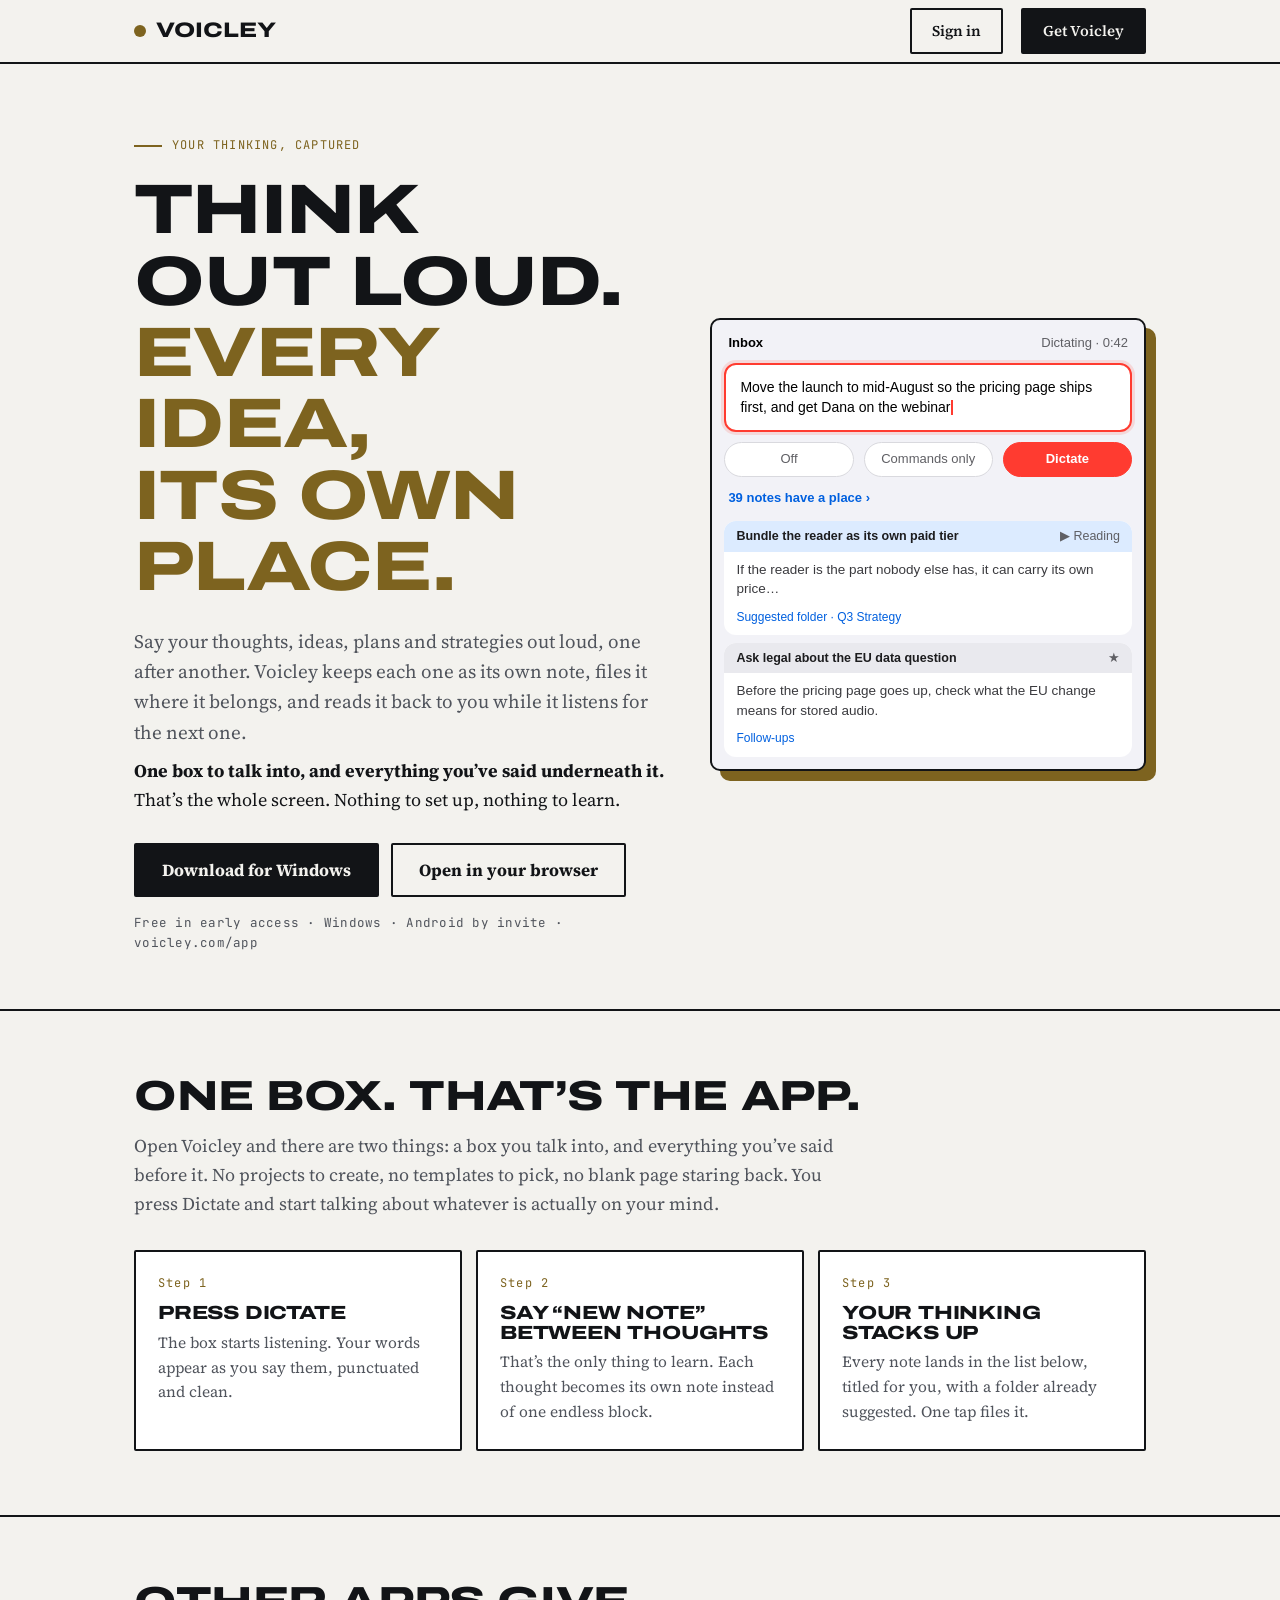
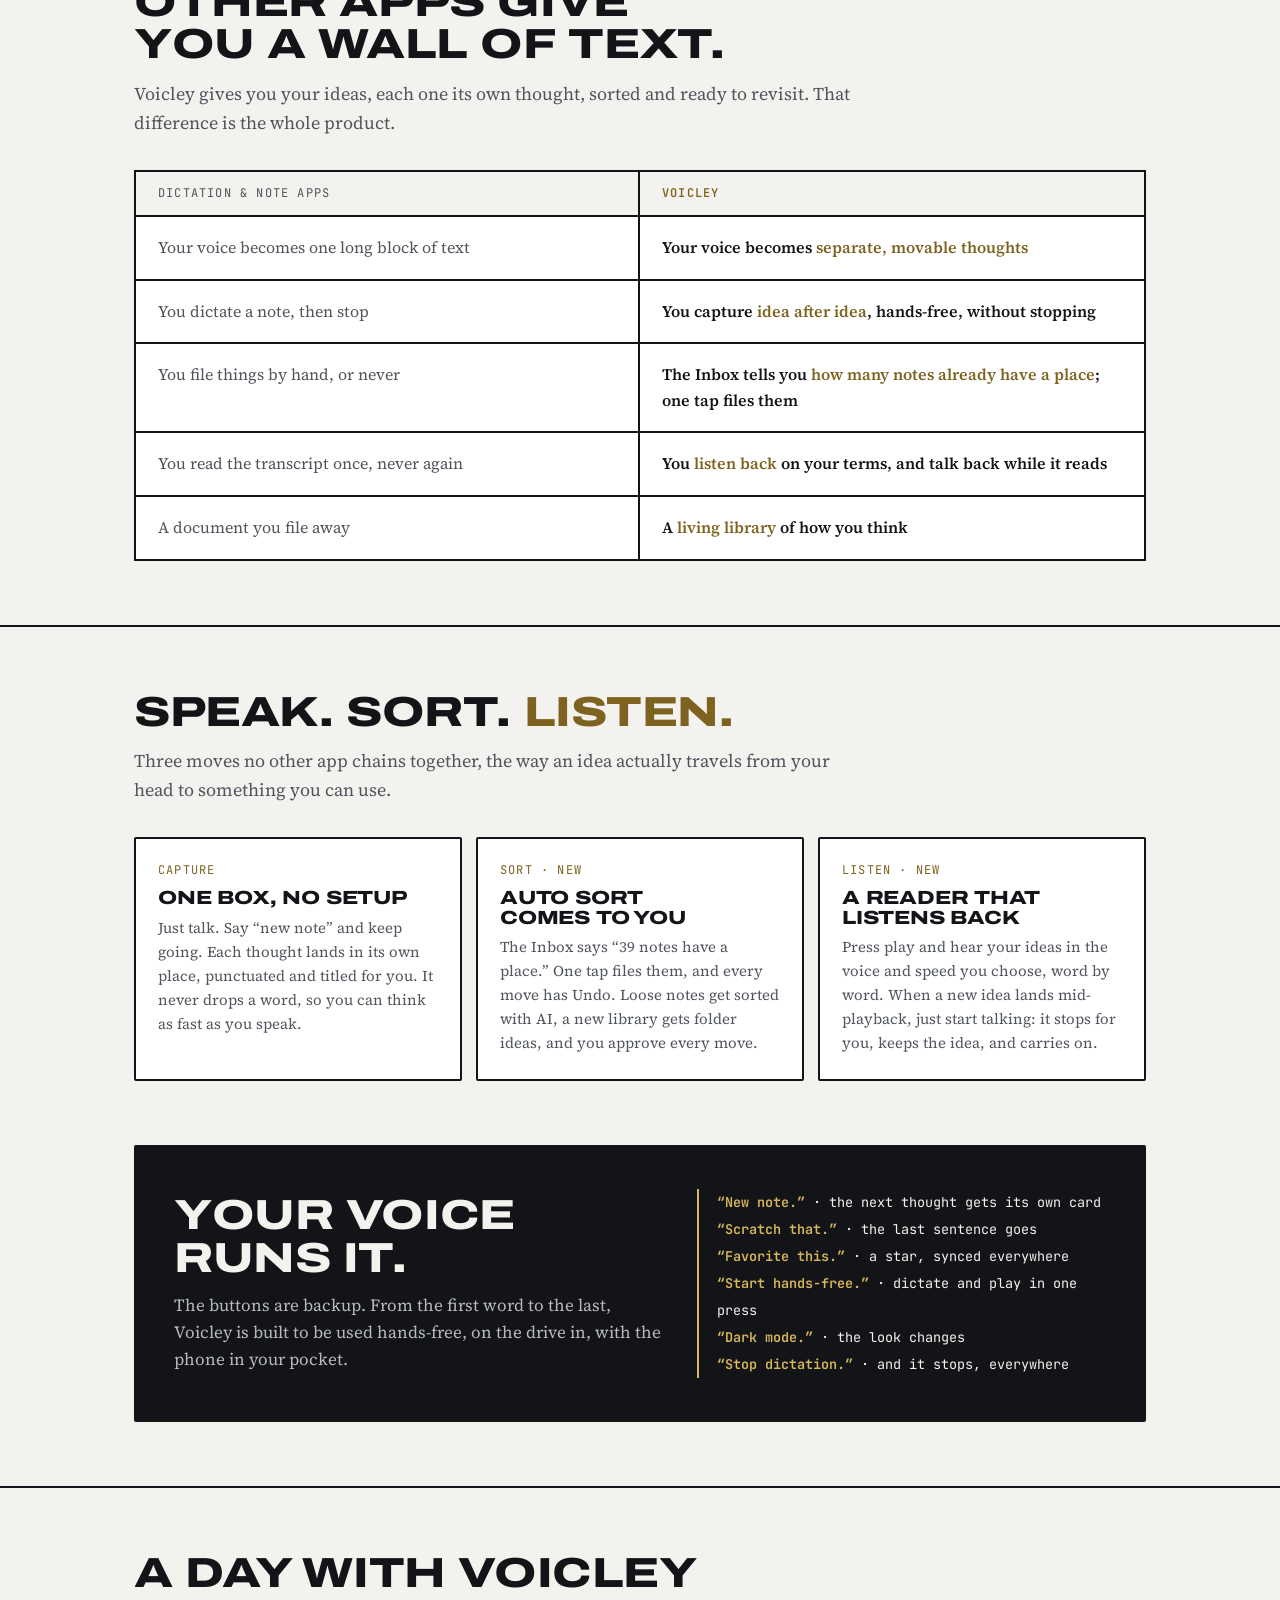
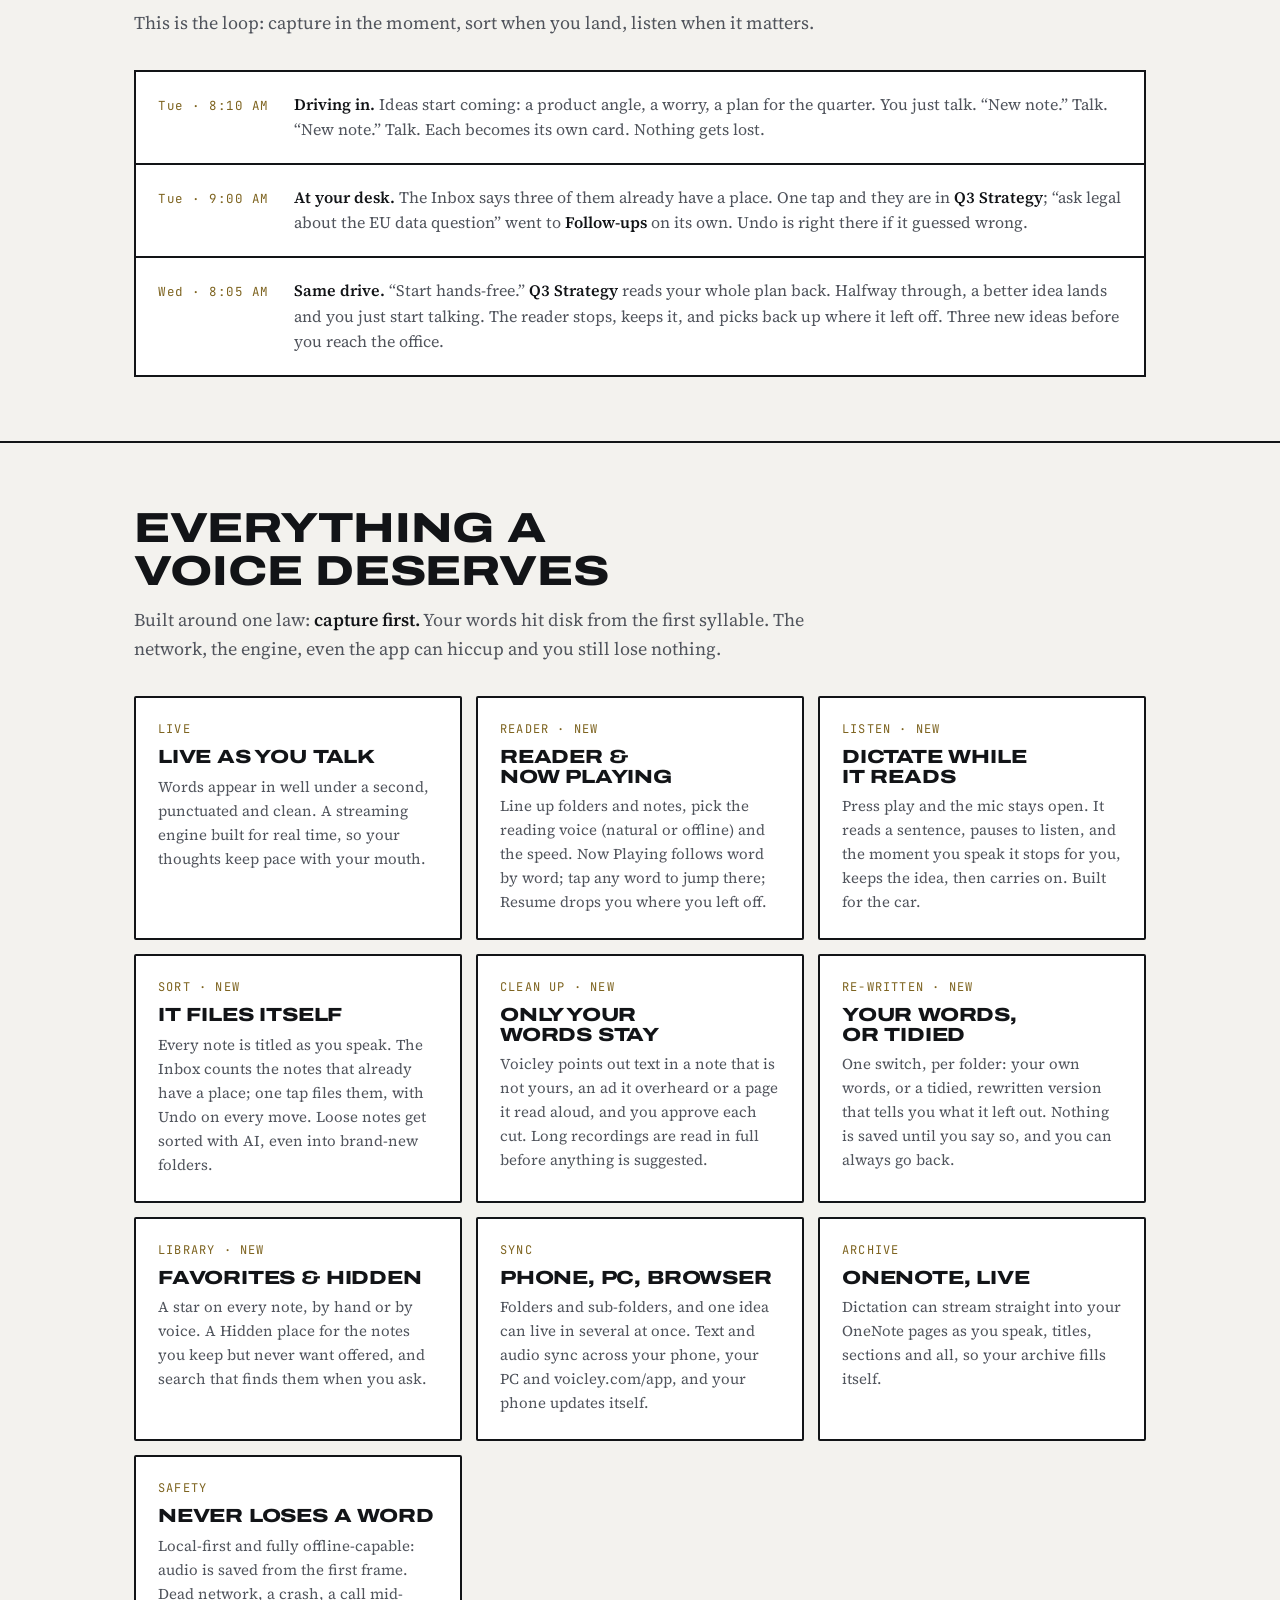
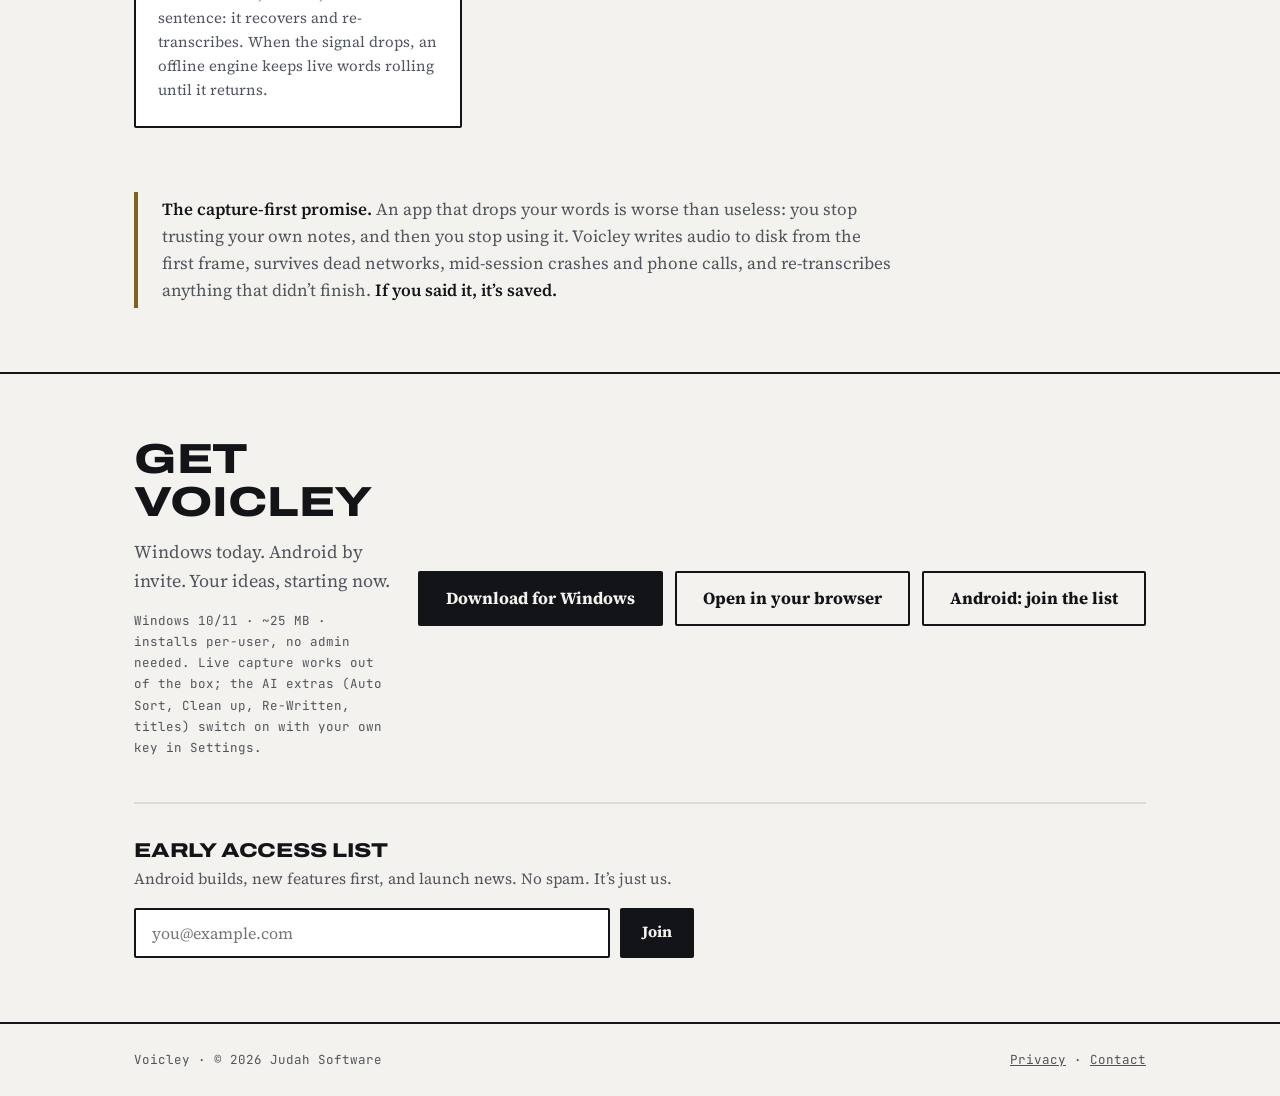
==== index.html @ 2adc96f8 "site: the Broadcast look in Brass (Roger's A2, 2026-10-08) with the features since Aug 30 Wide capit" ====
<!DOCTYPE html>
<html lang="en">
<head>
<meta charset="utf-8">
<meta name="viewport" content="width=device-width, initial-scale=1">
<title>Voicley — think out loud. Every idea, its own place.</title>
<meta name="description" content="Voicley captures your thoughts by voice — one idea after another, each its own note — then files them for you, reads them back, and listens for your next idea while it reads. Your thinking, captured.">
<meta property="og:title" content="Voicley — think out loud. Every idea, its own place.">
<meta property="og:description" content="Speak your mind, one thought at a time. Voicley keeps each idea separate, files it where it belongs, and plays your thinking back — pausing to listen, so you can talk back. Hands-free.">
<link rel="preconnect" href="https://fonts.googleapis.com">
<link rel="preconnect" href="https://fonts.gstatic.com" crossorigin>
<link rel="stylesheet" href="https://fonts.googleapis.com/css2?family=Archivo:wdth,wght@125,800&family=Source+Serif+4:ital,opsz,wght@0,8..60,400;0,8..60,600;1,8..60,400&family=JetBrains+Mono:wght@400;600&display=swap">
<style>
  /* The Broadcast look, Brass (chosen 2026-10-08): bone ground, ink type and 2px rules,
     wide capitals for headings, a serif for reading, a mono for labels. Buttons are ink;
     the one colour, brass, lives in the headline emphasis, the labels and the band. */
  :root{
    --bg:#F3F2EE; --panel:#FFFFFF; --ink:#121417; --dim:#50545C; --line:#121417; --soft:#DDDBD4;
    --brass:#7D631F; --brass-light:#D9B85C; --band:#121417; --band-ink:#F3F2EE; --band-dim:#B8BAC0;
    --display:"Archivo","Arial Narrow",Arial,sans-serif; --body:"Source Serif 4",Georgia,"Times New Roman",serif; --mono:"JetBrains Mono",Consolas,"Courier New",monospace;
  }
  *{margin:0;padding:0;box-sizing:border-box}
  html{scroll-behavior:smooth}
  body{background:var(--bg);color:var(--ink);font:17px/1.6 var(--body)}
  a{color:var(--ink)}
  h1,h2,h3{font-family:var(--display);font-weight:800;font-stretch:125%;text-transform:uppercase;letter-spacing:-.01em;line-height:1.02;text-wrap:balance}
  .wrap{max-width:1060px;margin:0 auto;padding:0 24px}
  .label{font-family:var(--mono);font-size:12px;letter-spacing:.1em;text-transform:uppercase;color:var(--brass)}
  /* NAV */
  nav{position:sticky;top:0;background:var(--bg);border-bottom:2px solid var(--line);z-index:10}
  .nav-in{display:flex;align-items:center;justify-content:space-between;height:62px}
  .logo{font-family:var(--display);font-weight:800;font-stretch:125%;text-transform:uppercase;font-size:21px;color:var(--ink);text-decoration:none;display:flex;align-items:center;gap:10px}
  .logo i{width:12px;height:12px;border-radius:999px;background:var(--brass);display:inline-block}
  .nav-links{display:flex;gap:18px;align-items:center}
  .nav-links a{text-decoration:none;font-weight:600;font-size:15px}
  .btn{display:inline-flex;align-items:center;gap:8px;background:var(--ink);color:var(--bg);font-family:var(--body);font-weight:700;font-size:15.5px;padding:12px 20px;border:2px solid var(--ink);border-radius:2px;text-decoration:none;cursor:pointer;line-height:1.2}
  .btn:hover{background:var(--brass);border-color:var(--brass);color:#fff}
  .btn.ghost{background:transparent;color:var(--ink)}
  .btn.ghost:hover{background:var(--ink);color:var(--bg);border-color:var(--ink)}
  .btn.big{padding:15px 26px;font-size:17px}
  /* HERO */
  header{padding:72px 0 56px}
  .hero{display:grid;grid-template-columns:1.1fr .9fr;gap:44px;align-items:center}
  .eyebrow{display:flex;align-items:center;gap:10px;margin-bottom:20px}
  .eyebrow:before{content:"";width:28px;height:2px;background:var(--brass)}
  h1{font-size:clamp(40px,6.4vw,70px)}
  h1 em,h2 em{font-style:normal;color:var(--brass)}
  .sub{font-size:19px;color:var(--dim);margin:22px 0 10px;max-width:34em}
  .sub.simple{color:var(--ink);font-size:18px;margin:0 0 28px}
  .cta-row{display:flex;gap:12px;flex-wrap:wrap}
  .fine{font-family:var(--mono);font-size:12.5px;color:var(--dim);margin-top:16px;letter-spacing:.02em}
  /* THE APP, drawn as it is on a phone: light, with the red dictate box. */
  .mock{background:#F2F2F7;color:#000;border:2px solid var(--ink);border-radius:10px;padding:12px;box-shadow:10px 10px 0 var(--brass);font-family:-apple-system,"Segoe UI",Roboto,Helvetica,Arial,sans-serif;font-size:14px;line-height:1.45}
  .mhead{display:flex;justify-content:space-between;align-items:center;font-size:13px;color:#5F5F64;padding:2px 4px 10px}
  .mhead b{color:#000;font-weight:600}
  .box{background:#fff;border:2px solid #FF3B30;border-radius:12px;padding:12px 14px;box-shadow:0 0 0 3px rgba(255,59,48,.14)}
  .cursor{display:inline-block;width:2px;height:15px;background:#FF3B30;vertical-align:-3px;animation:blink 1s steps(1) infinite}
  @keyframes blink{50%{opacity:0}}
  @media (prefers-reduced-motion:reduce){.cursor{animation:none}}
  .mrow{display:flex;gap:10px;margin-top:10px}
  .pill{flex:1;text-align:center;background:#fff;border:1px solid #D9D9DE;border-radius:999px;padding:7px 0;font-size:13px;color:#5F5F64}
  .pill.on{background:#FF3B30;color:#fff;border-color:#FF3B30;font-weight:600}
  .count{font-size:13px;color:#0060DF;padding:12px 4px 6px;font-weight:600}
  .item{background:#fff;border-radius:12px;margin-top:8px;overflow:hidden}
  .item .bar{background:#E9E9EE;padding:6px 12px;font-size:12.5px;font-weight:600;display:flex;justify-content:space-between;gap:8px;color:#1C1C1E}
  .item .bar span{color:#5F5F64;font-weight:400;white-space:nowrap}
  .item .body{padding:8px 12px 10px;font-size:13.5px;color:#3A3A3E}
  .item .foot{padding:0 12px 9px;font-size:12px;color:#0060DF}
  .item.playing .bar{background:#DCEBFF}
  /* SECTIONS */
  section{padding:64px 0;border-top:2px solid var(--line)}
  section.plain{border-top:0;padding-top:0}
  h2{font-size:clamp(28px,3.8vw,42px);max-width:20em}
  .lead{color:var(--dim);font-size:18px;max-width:40em;margin-top:14px}
  .lead b{color:var(--ink);font-weight:600}
  /* THREE STEPS: a real sequence, so the numbers are information */
  .steps{display:grid;grid-template-columns:repeat(3,1fr);gap:14px;margin-top:32px}
  .step{background:var(--panel);border:2px solid var(--line);border-radius:2px;padding:22px 22px 24px}
  .step .n{font-family:var(--mono);font-size:12px;letter-spacing:.1em;color:var(--brass);margin-bottom:10px}
  .step h3{font-size:19px;margin-bottom:8px}
  .step p{color:var(--dim);font-size:15.5px}
  /* CONTRAST */
  .contrast{margin-top:32px;border:2px solid var(--line);background:var(--panel)}
  .crow{display:grid;grid-template-columns:1fr 1fr}
  .crow+.crow{border-top:2px solid var(--line)}
  .crow>div{padding:18px 22px;font-size:16px}
  .crow .them{color:var(--dim);border-right:2px solid var(--line)}
  .crow .us{font-weight:600}
  .crow .us b{color:var(--brass);font-weight:600}
  .crow.hd>div{font-family:var(--mono);font-size:12px;letter-spacing:.1em;text-transform:uppercase;padding:12px 22px;background:var(--bg)}
  .crow.hd .us{color:var(--brass)}
  /* CARDS */
  .cards{display:grid;grid-template-columns:repeat(3,1fr);gap:14px;margin-top:32px}
  .card{background:var(--panel);border:2px solid var(--line);border-radius:2px;padding:22px 22px 24px;display:grid;gap:8px;align-content:start}
  .card h3{font-size:19px}
  .card p{color:var(--dim);font-size:15px}
  .cards.two{grid-template-columns:repeat(2,1fr)}
  /* BAND */
  .band{background:var(--band);color:var(--band-ink);border-radius:2px;padding:44px 40px;display:grid;grid-template-columns:1.2fr 1fr;gap:32px;align-items:center}
  .band h2{color:var(--band-ink)}
  .band p{color:var(--band-dim);font-size:17px;margin-top:12px}
  .say{font-family:var(--mono);font-size:13.5px;line-height:2;border-left:2px solid var(--brass-light);padding-left:18px}
  .say b{color:var(--brass-light);font-weight:600}
  /* STORY */
  .story{margin-top:32px;border:2px solid var(--line);background:var(--panel)}
  .sline{display:grid;grid-template-columns:120px 1fr;gap:16px;padding:20px 22px}
  .sline+.sline{border-top:2px solid var(--line)}
  .sline .when{font-family:var(--mono);font-size:12.5px;letter-spacing:.04em;color:var(--brass);padding-top:4px}
  .sline .what{color:var(--dim);font-size:16px}
  .sline .what b{color:var(--ink);font-weight:600}
  /* PROMISE */
  .promise{border-left:4px solid var(--brass);padding:4px 0 4px 24px;max-width:760px}
  .promise p{color:var(--dim);font-size:17px}
  .promise b{color:var(--ink);font-weight:600}
  /* DOWNLOAD + SIGNUP */
  .dl{display:grid;grid-template-columns:1fr auto;gap:28px;align-items:center}
  .dl small{display:block;font-family:var(--mono);font-size:12.5px;color:var(--dim);margin-top:14px;max-width:46em;line-height:1.7}
  .signup-wrap{margin-top:44px;padding-top:36px;border-top:2px solid var(--soft)}
  .signup-wrap h3{font-size:20px;margin-bottom:6px}
  .signup-wrap p{color:var(--dim);font-size:15.5px}
  .signup{max-width:560px;margin-top:16px;display:flex;gap:10px;flex-wrap:wrap}
  .signup input{flex:1;min-width:240px;background:var(--panel);border:2px solid var(--line);border-radius:2px;color:var(--ink);padding:12px 16px;font:16px var(--body);outline:none}
  .signup input:focus{border-color:var(--brass)}
  .ok-note{color:var(--brass);font-size:15px;margin-top:12px;display:none}
  footer{border-top:2px solid var(--line);padding:26px 0;font-family:var(--mono);font-size:12.5px;color:var(--dim)}
  footer .wrap{display:flex;justify-content:space-between;flex-wrap:wrap;gap:10px}
  footer a{color:var(--dim)}
  @media(max-width:820px){
    .hero,.steps,.cards,.cards.two,.band,.dl{grid-template-columns:1fr}
    header{padding:48px 0 40px}
    .sline{grid-template-columns:1fr;gap:4px}
    .crow>div{padding:14px 16px;font-size:15px}
    .mock{box-shadow:6px 6px 0 var(--brass)}
    section{padding:52px 0}
  }
  @media(max-width:480px){
    .nav-links .ghost{display:none}
    .crow{grid-template-columns:1fr}
    .crow .them{border-right:0;border-bottom:1px solid var(--soft)}
    .crow.hd .them{display:none}
  }
</style>
</head>
<body>

<nav><div class="wrap nav-in">
  <a class="logo" href="#"><i></i>Voicley</a>
  <span class="nav-links">
    <a class="btn ghost" href="app/">Sign in</a>
    <a class="btn" href="#download">Get Voicley</a>
  </span>
</div></nav>

<header><div class="wrap hero">
  <div>
    <div class="eyebrow label">Your thinking, captured</div>
    <h1>Think out loud. <em>Every idea, its own place.</em></h1>
    <p class="sub">Say your thoughts, ideas, plans and strategies out loud, one after another. Voicley keeps each one as its own note, files it where it belongs, and reads it back to you while it listens for the next one.</p>
    <p class="sub simple"><b>One box to talk into, and everything you’ve said underneath it.</b> That’s the whole screen. Nothing to set up, nothing to learn.</p>
    <div class="cta-row">
      <a class="btn big" href="#download">Download for Windows</a>
      <a class="btn big ghost" href="app/">Open in your browser</a>
    </div>
    <p class="fine">Free in early access · Windows · Android by invite · voicley.com/app</p>
  </div>
  <div class="mock" aria-hidden="true">
    <div class="mhead"><b>Inbox</b><span>Dictating · 0:42</span></div>
    <div class="box">Move the launch to mid-August so the pricing page ships first, and get Dana on the webinar<span class="cursor"></span></div>
    <div class="mrow"><span class="pill">Off</span><span class="pill">Commands only</span><span class="pill on">Dictate</span></div>
    <div class="count">39 notes have a place ›</div>
    <div class="item playing"><div class="bar">Bundle the reader as its own paid tier<span>▶ Reading</span></div><div class="body">If the reader is the part nobody else has, it can carry its own price…</div><div class="foot">Suggested folder · Q3 Strategy</div></div>
    <div class="item"><div class="bar">Ask legal about the EU data question<span>★</span></div><div class="body">Before the pricing page goes up, check what the EU change means for stored audio.</div><div class="foot">Follow-ups</div></div>
  </div>
</div></header>

<section id="simple"><div class="wrap">
  <h2>One box. That’s the app.</h2>
  <p class="lead">Open Voicley and there are two things: a box you talk into, and everything you’ve said before it. No projects to create, no templates to pick, no blank page staring back. You press Dictate and start talking about whatever is actually on your mind.</p>
  <div class="steps">
    <div class="step"><div class="n">Step 1</div><h3>Press Dictate</h3><p>The box starts listening. Your words appear as you say them, punctuated and clean.</p></div>
    <div class="step"><div class="n">Step 2</div><h3>Say “new note” between thoughts</h3><p>That’s the only thing to learn. Each thought becomes its own note instead of one endless block.</p></div>
    <div class="step"><div class="n">Step 3</div><h3>Your thinking stacks up</h3><p>Every note lands in the list below, titled for you, with a folder already suggested. One tap files it.</p></div>
  </div>
</div></section>

<section id="why"><div class="wrap">
  <h2>Other apps give you a wall of text.</h2>
  <p class="lead">Voicley gives you your ideas, each one its own thought, sorted and ready to revisit. That difference is the whole product.</p>
  <div class="contrast">
    <div class="crow hd"><div class="them">Dictation &amp; note apps</div><div class="us">Voicley</div></div>
    <div class="crow"><div class="them">Your voice becomes one long block of text</div><div class="us">Your voice becomes <b>separate, movable thoughts</b></div></div>
    <div class="crow"><div class="them">You dictate a note, then stop</div><div class="us">You capture <b>idea after idea</b>, hands-free, without stopping</div></div>
    <div class="crow"><div class="them">You file things by hand, or never</div><div class="us">The Inbox tells you <b>how many notes already have a place</b>; one tap files them</div></div>
    <div class="crow"><div class="them">You read the transcript once, never again</div><div class="us">You <b>listen back</b> on your terms, and talk back while it reads</div></div>
    <div class="crow"><div class="them">A document you file away</div><div class="us">A <b>living library</b> of how you think</div></div>
  </div>
</div></section>

<section id="verbs"><div class="wrap">
  <h2>Speak. Sort. <em>Listen.</em></h2>
  <p class="lead">Three moves no other app chains together, the way an idea actually travels from your head to something you can use.</p>
  <div class="cards">
    <div class="card"><span class="label">Capture</span><h3>One box, no setup</h3><p>Just talk. Say “new note” and keep going. Each thought lands in its own place, punctuated and titled for you. It never drops a word, so you can think as fast as you speak.</p></div>
    <div class="card"><span class="label">Sort · new</span><h3>Auto Sort comes to you</h3><p>The Inbox says “39 notes have a place.” One tap files them, and every move has Undo. Loose notes get sorted with AI, a new library gets folder ideas, and you approve every move.</p></div>
    <div class="card"><span class="label">Listen · new</span><h3>A reader that listens back</h3><p>Press play and hear your ideas in the voice and speed you choose, word by word. When a new idea lands mid-playback, just start talking: it stops for you, keeps the idea, and carries on.</p></div>
  </div>
</div></section>

<section class="plain"><div class="wrap">
  <div class="band">
    <div>
      <h2>Your voice runs it.</h2>
      <p>The buttons are backup. From the first word to the last, Voicley is built to be used hands-free, on the drive in, with the phone in your pocket.</p>
    </div>
    <div class="say">
      <b>“New note.”</b> · the next thought gets its own card<br>
      <b>“Scratch that.”</b> · the last sentence goes<br>
      <b>“Favorite this.”</b> · a star, synced everywhere<br>
      <b>“Start hands-free.”</b> · dictate and play in one press<br>
      <b>“Dark mode.”</b> · the look changes<br>
      <b>“Stop dictation.”</b> · and it stops, everywhere
    </div>
  </div>
</div></section>

<section id="day"><div class="wrap">
  <h2>A day with Voicley</h2>
  <p class="lead">This is the loop: capture in the moment, sort when you land, listen when it matters.</p>
  <div class="story">
    <div class="sline"><div class="when">Tue · 8:10 AM</div><div class="what"><b>Driving in.</b> Ideas start coming: a product angle, a worry, a plan for the quarter. You just talk. “New note.” Talk. “New note.” Talk. Each becomes its own card. Nothing gets lost.</div></div>
    <div class="sline"><div class="when">Tue · 9:00 AM</div><div class="what"><b>At your desk.</b> The Inbox says three of them already have a place. One tap and they are in <b>Q3 Strategy</b>; “ask legal about the EU data question” went to <b>Follow-ups</b> on its own. Undo is right there if it guessed wrong.</div></div>
    <div class="sline"><div class="when">Wed · 8:05 AM</div><div class="what"><b>Same drive.</b> “Start hands-free.” <b>Q3 Strategy</b> reads your whole plan back. Halfway through, a better idea lands and you just start talking. The reader stops, keeps it, and picks back up where it left off. Three new ideas before you reach the office.</div></div>
  </div>
</div></section>

<section id="features"><div class="wrap">
  <h2>Everything a voice deserves</h2>
  <p class="lead">Built around one law: <b>capture first.</b> Your words hit disk from the first syllable. The network, the engine, even the app can hiccup and you still lose nothing.</p>
  <div class="cards">
    <div class="card"><span class="label">Live</span><h3>Live as you talk</h3><p>Words appear in well under a second, punctuated and clean. A streaming engine built for real time, so your thoughts keep pace with your mouth.</p></div>
    <div class="card"><span class="label">Reader · new</span><h3>Reader &amp; Now Playing</h3><p>Line up folders and notes, pick the reading voice (natural or offline) and the speed. Now Playing follows word by word; tap any word to jump there; Resume drops you where you left off.</p></div>
    <div class="card"><span class="label">Listen · new</span><h3>Dictate while it reads</h3><p>Press play and the mic stays open. It reads a sentence, pauses to listen, and the moment you speak it stops for you, keeps the idea, then carries on. Built for the car.</p></div>
    <div class="card"><span class="label">Sort · new</span><h3>It files itself</h3><p>Every note is titled as you speak. The Inbox counts the notes that already have a place; one tap files them, with Undo on every move. Loose notes get sorted with AI, even into brand-new folders.</p></div>
    <div class="card"><span class="label">Clean up · new</span><h3>Only your words stay</h3><p>Voicley points out text in a note that is not yours, an ad it overheard or a page it read aloud, and you approve each cut. Long recordings are read in full before anything is suggested.</p></div>
    <div class="card"><span class="label">Re-Written · new</span><h3>Your words, or tidied</h3><p>One switch, per folder: your own words, or a tidied, rewritten version that tells you what it left out. Nothing is saved until you say so, and you can always go back.</p></div>
    <div class="card"><span class="label">Library · new</span><h3>Favorites &amp; Hidden</h3><p>A star on every note, by hand or by voice. A Hidden place for the notes you keep but never want offered, and search that finds them when you ask.</p></div>
    <div class="card"><span class="label">Sync</span><h3>Phone, PC, browser</h3><p>Folders and sub-folders, and one idea can live in several at once. Text and audio sync across your phone, your PC and voicley.com/app, and your phone updates itself.</p></div>
    <div class="card"><span class="label">Archive</span><h3>OneNote, live</h3><p>Dictation can stream straight into your OneNote pages as you speak, titles, sections and all, so your archive fills itself.</p></div>
    <div class="card"><span class="label">Safety</span><h3>Never loses a word</h3><p>Local-first and fully offline-capable: audio is saved from the first frame. Dead network, a crash, a call mid-sentence: it recovers and re-transcribes. When the signal drops, an offline engine keeps live words rolling until it returns.</p></div>
  </div>
</div></section>

<section class="plain"><div class="wrap">
  <div class="promise">
    <p><b>The capture-first promise.</b> An app that drops your words is worse than useless: you stop trusting your own notes, and then you stop using it. Voicley writes audio to disk from the first frame, survives dead networks, mid-session crashes and phone calls, and re-transcribes anything that didn’t finish. <b>If you said it, it’s saved.</b></p>
  </div>
</div></section>

<section id="download"><div class="wrap">
  <div class="dl">
    <div>
      <h2>Get Voicley</h2>
      <p class="lead">Windows today. Android by invite. Your ideas, starting now.</p>
      <small>Windows 10/11 · ~25 MB · installs per-user, no admin needed. Live capture works out of the box; the AI extras (Auto Sort, Clean up, Re-Written, titles) switch on with your own key in Settings.</small>
    </div>
    <div class="cta-row">
      <a class="btn big" href="VoicleySetup.exe" download>Download for Windows</a>
      <a class="btn big ghost" href="app/">Open in your browser</a>
      <a class="btn big ghost" href="#signup">Android: join the list</a>
    </div>
  </div>

  <div id="signup" class="signup-wrap">
    <h3>Early access list</h3>
    <p>Android builds, new features first, and launch news. No spam. It’s just us.</p>
    <form class="signup" onsubmit="return joinList(event)">
      <input id="em" type="email" required placeholder="you@example.com" aria-label="Email address">
      <button class="btn" type="submit" id="joinbtn">Join</button>
    </form>
    <p class="ok-note" id="oknote">You’re on the list. Welcome aboard.</p>
  </div>
</div></section>

<footer><div class="wrap">
  <span>Voicley · © 2026 Judah Software</span>
  <span><a href="privacy.html">Privacy</a> · <a href="mailto:hifromroger@gmail.com">Contact</a></span>
</div></footer>

<script>
// Signups land in the Voicley Supabase project (site_signups, insert-only
// for anonymous visitors — see supabase-signups.sql). The publishable key is
// public by design. If the table/endpoint is unreachable, fall back to a
// prefilled email so a signup is never lost.
var SB_URL = 'https://bhjakjyoezusqzzzanvu.supabase.co';
var SB_KEY = 'sb_publishable_d6o4aJWS72oO9iw9Lz-mvQ_EwE8HZlA';
function mailFallback(em){
  var body = encodeURIComponent('Please add me to the Voicley early-access list.\n\nEmail: ' + em + '\nInterested in: Android / Windows\n');
  window.location.href = 'mailto:hifromroger@gmail.com?subject=' + encodeURIComponent('Voicley early access') + '&body=' + body;
  var n = document.getElementById('oknote');
  n.textContent = 'Almost there: your email app just opened with the signup message. Hit send.';
  n.style.display = 'block';
}
function joinList(e){
  e.preventDefault();
  var em = document.getElementById('em').value.trim();
  if(!em) return false;
  var btn = document.getElementById('joinbtn');
  btn.disabled = true; btn.textContent = 'Joining…';
  fetch(SB_URL + '/rest/v1/site_signups', {
    method: 'POST',
    headers: {
      'apikey': SB_KEY,
      'Authorization': 'Bearer ' + SB_KEY,
      'Content-Type': 'application/json',
      'Prefer': 'return=minimal'
    },
    body: JSON.stringify({email: em, platform: 'site'})
  }).then(function(r){
    if(r.ok){
      document.getElementById('oknote').style.display = 'block';
      document.getElementById('em').value = '';
    } else { mailFallback(em); }
  }).catch(function(){ mailFallback(em); })
    .finally(function(){ btn.disabled = false; btn.textContent = 'Join'; });
  return false;
}
</script>
</body>
</html>
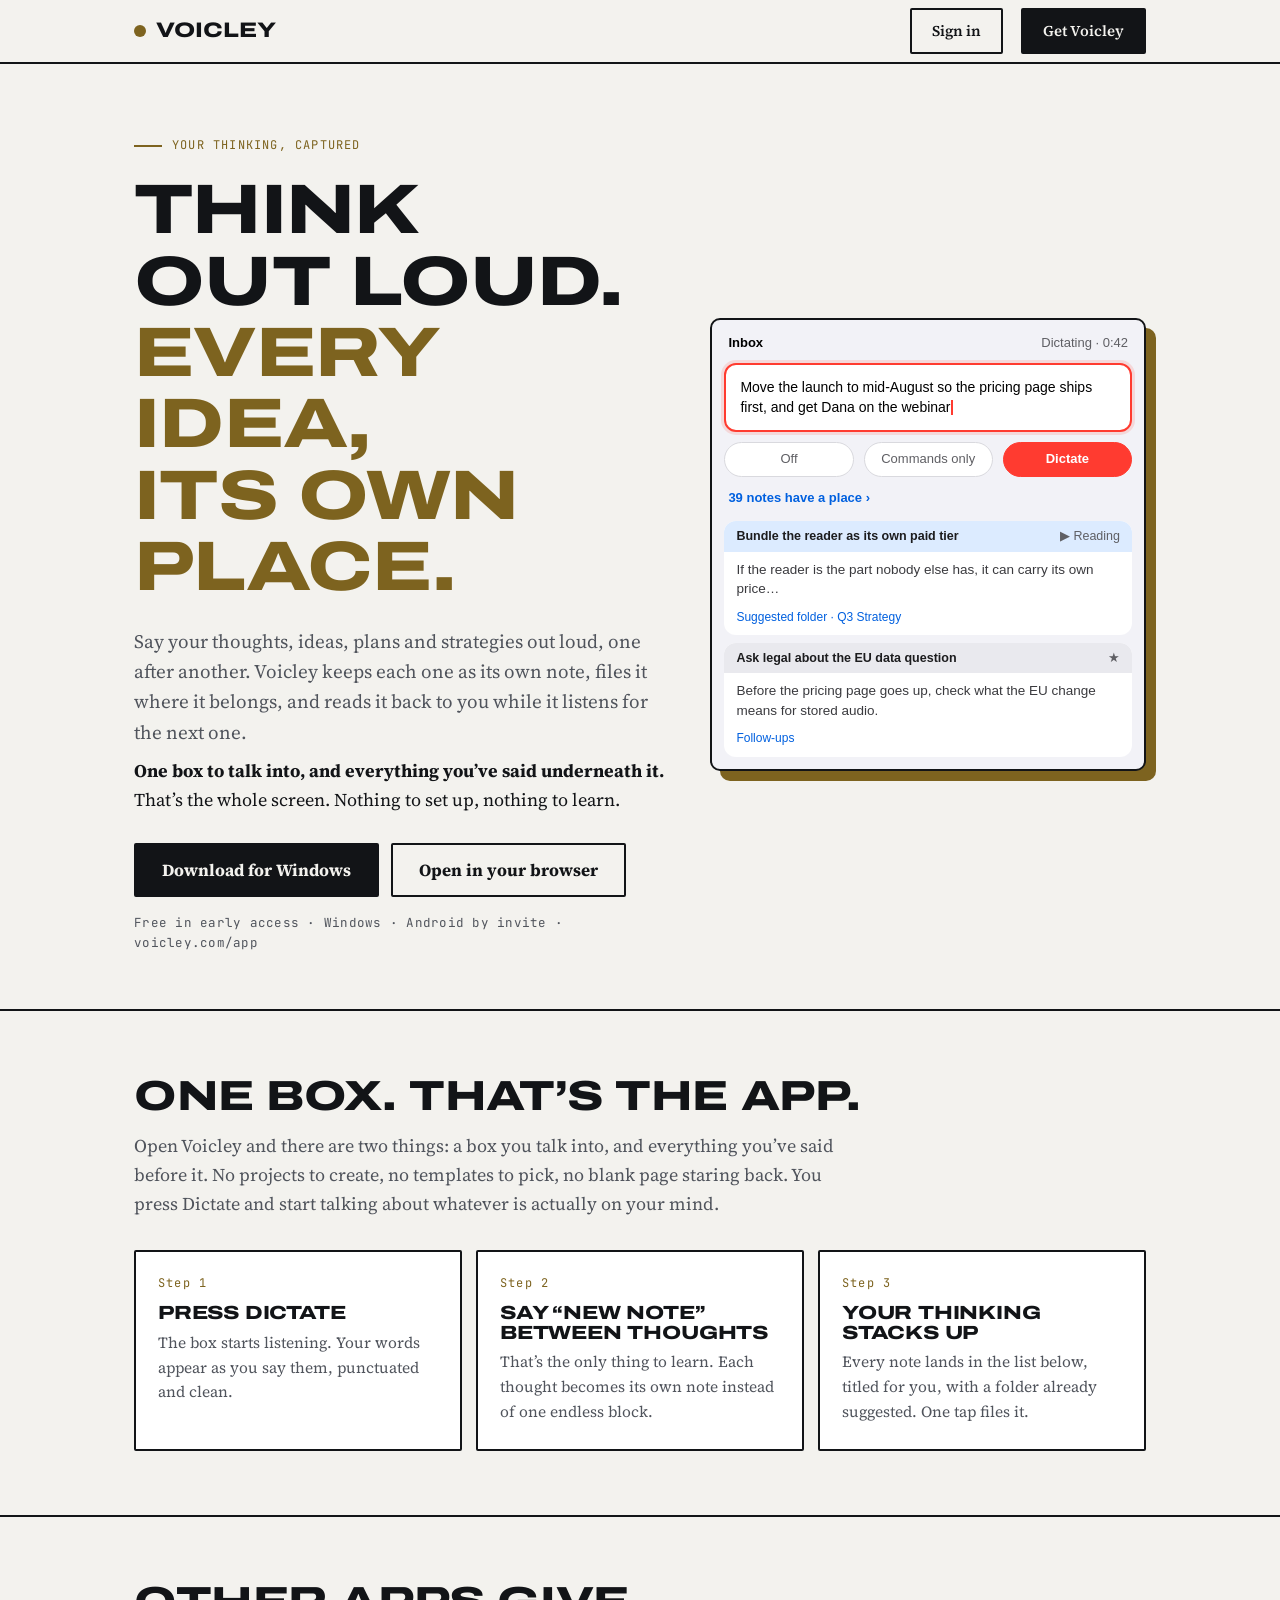
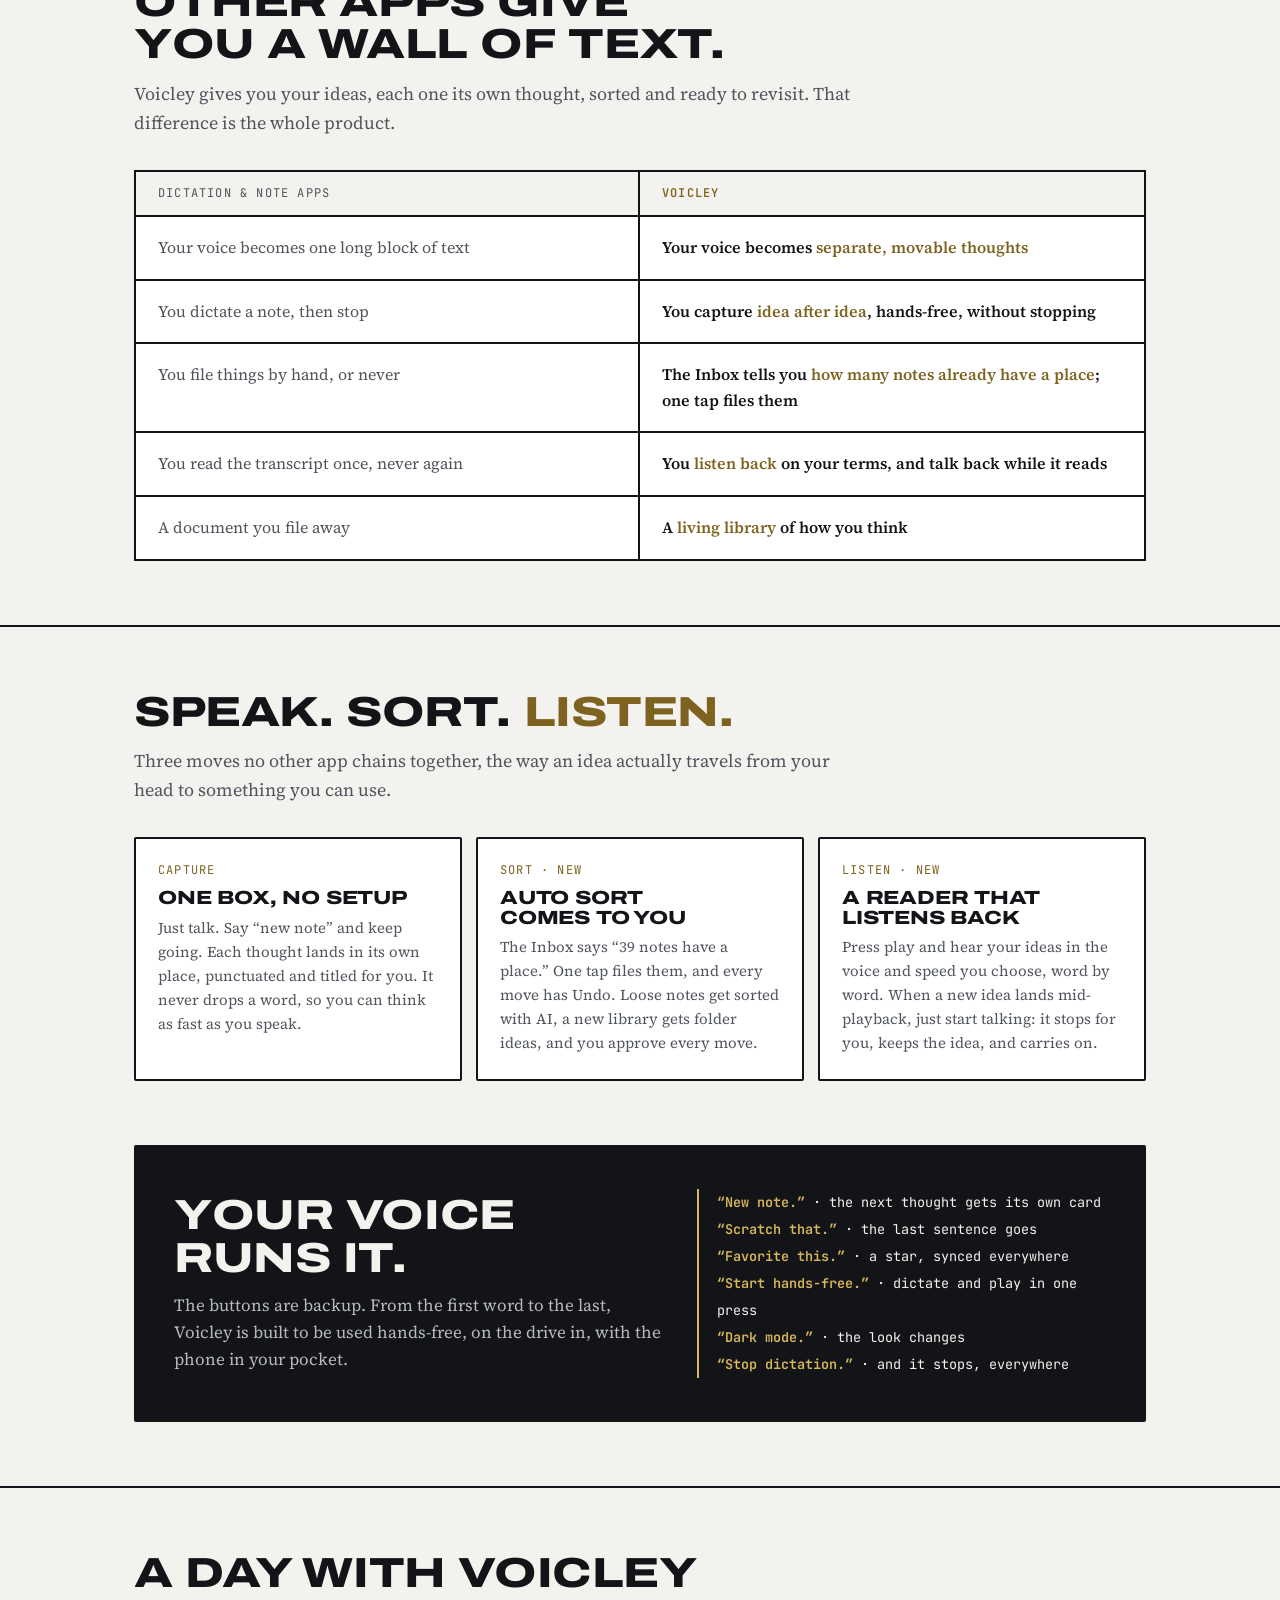
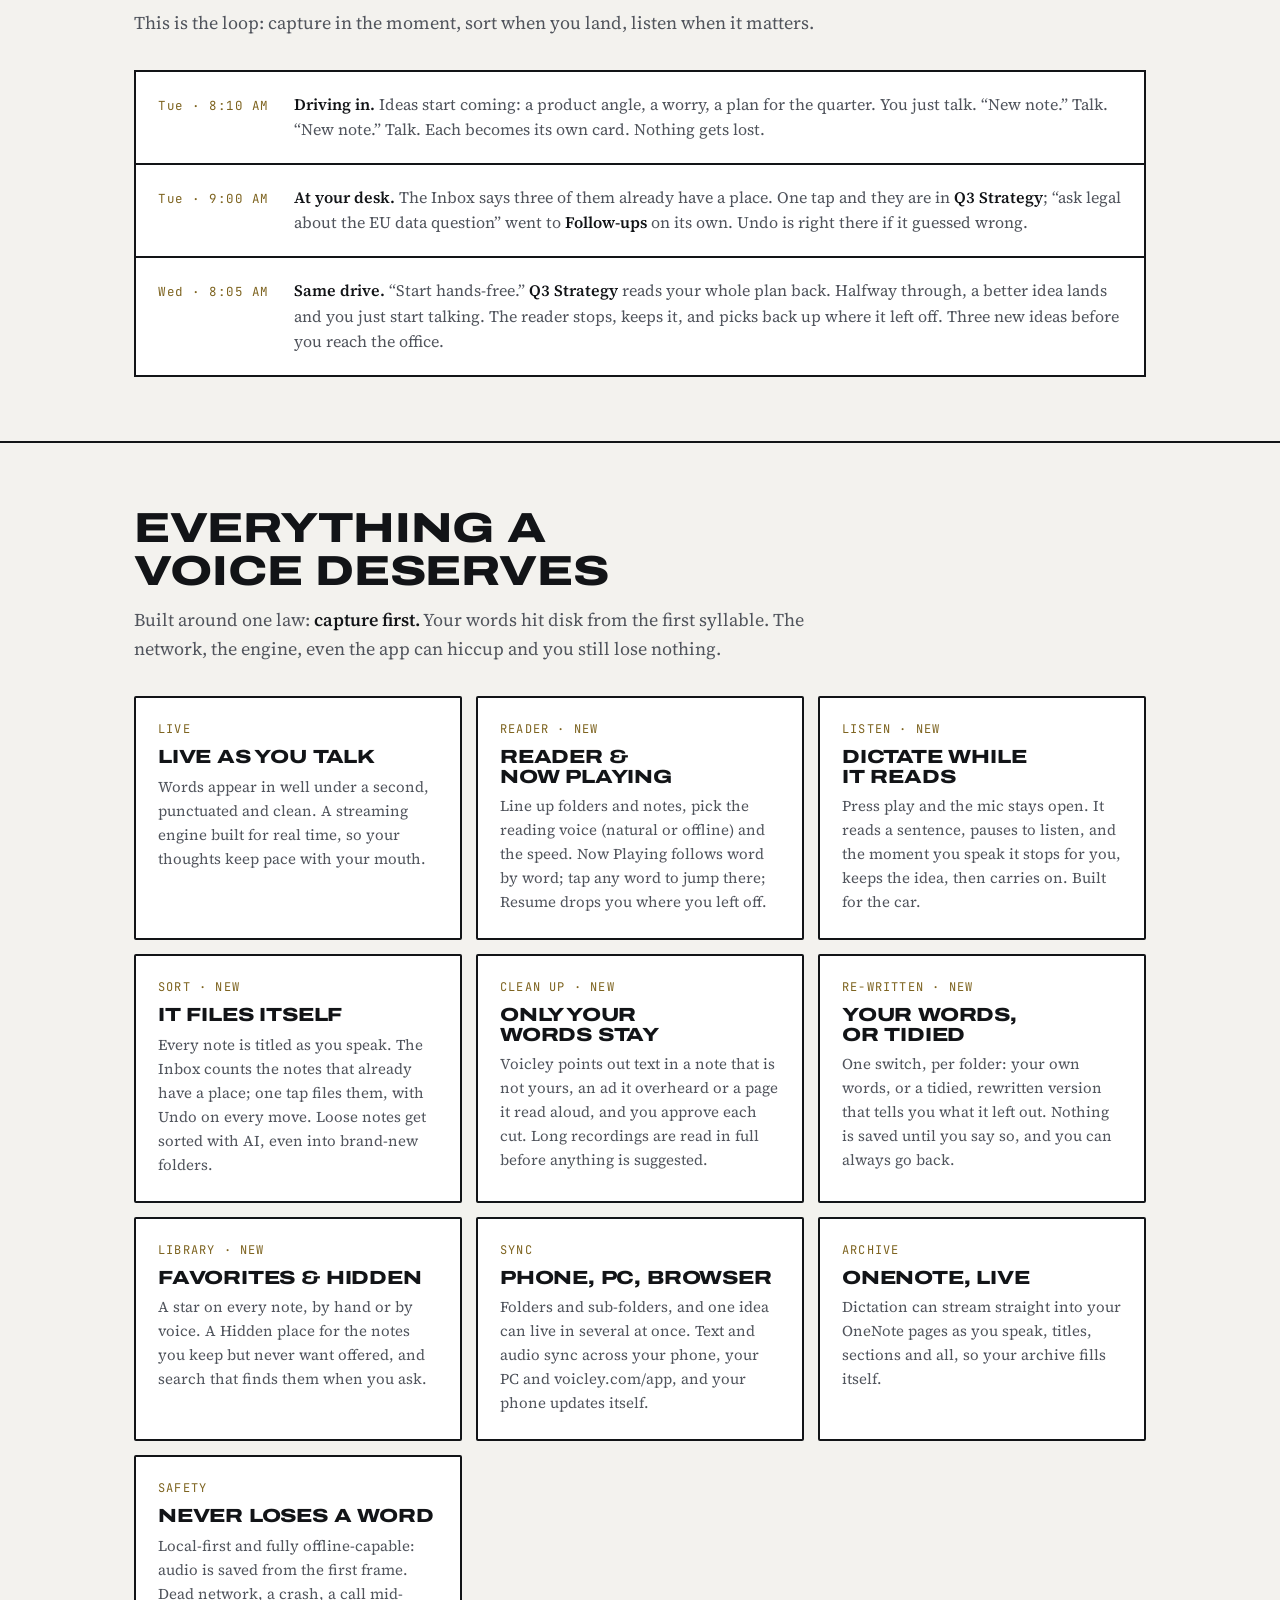
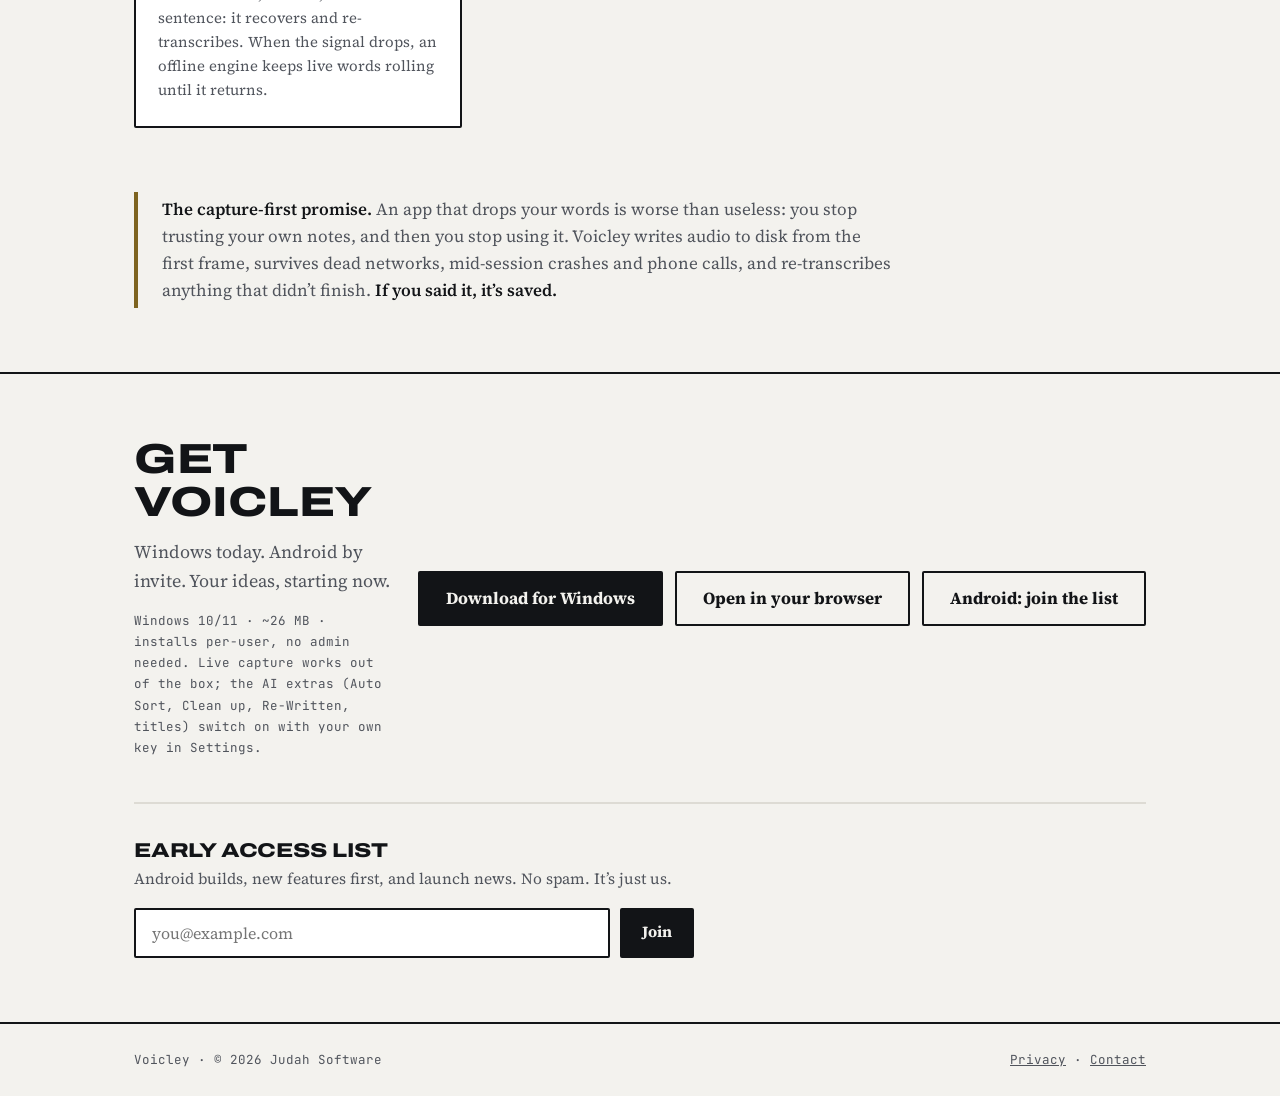
==== commit 5cc498e9: "Windows download: Voicley 1245 (public build - Deepgram key only, no OpenAI key) Co-Authored-By: Cla" ====
--- a/index.html
+++ b/index.html
@@ -261,7 +261,7 @@
     <div>
       <h2>Get Voicley</h2>
       <p class="lead">Windows today. Android by invite. Your ideas, starting now.</p>
-      <small>Windows 10/11 · ~25 MB · installs per-user, no admin needed. Live capture works out of the box; the AI extras (Auto Sort, Clean up, Re-Written, titles) switch on with your own key in Settings.</small>
+      <small>Windows 10/11 · ~26 MB · installs per-user, no admin needed. Live capture works out of the box; the AI extras (Auto Sort, Clean up, Re-Written, titles) switch on with your own key in Settings.</small>
     </div>
     <div class="cta-row">
       <a class="btn big" href="VoicleySetup.exe" download>Download for Windows</a>
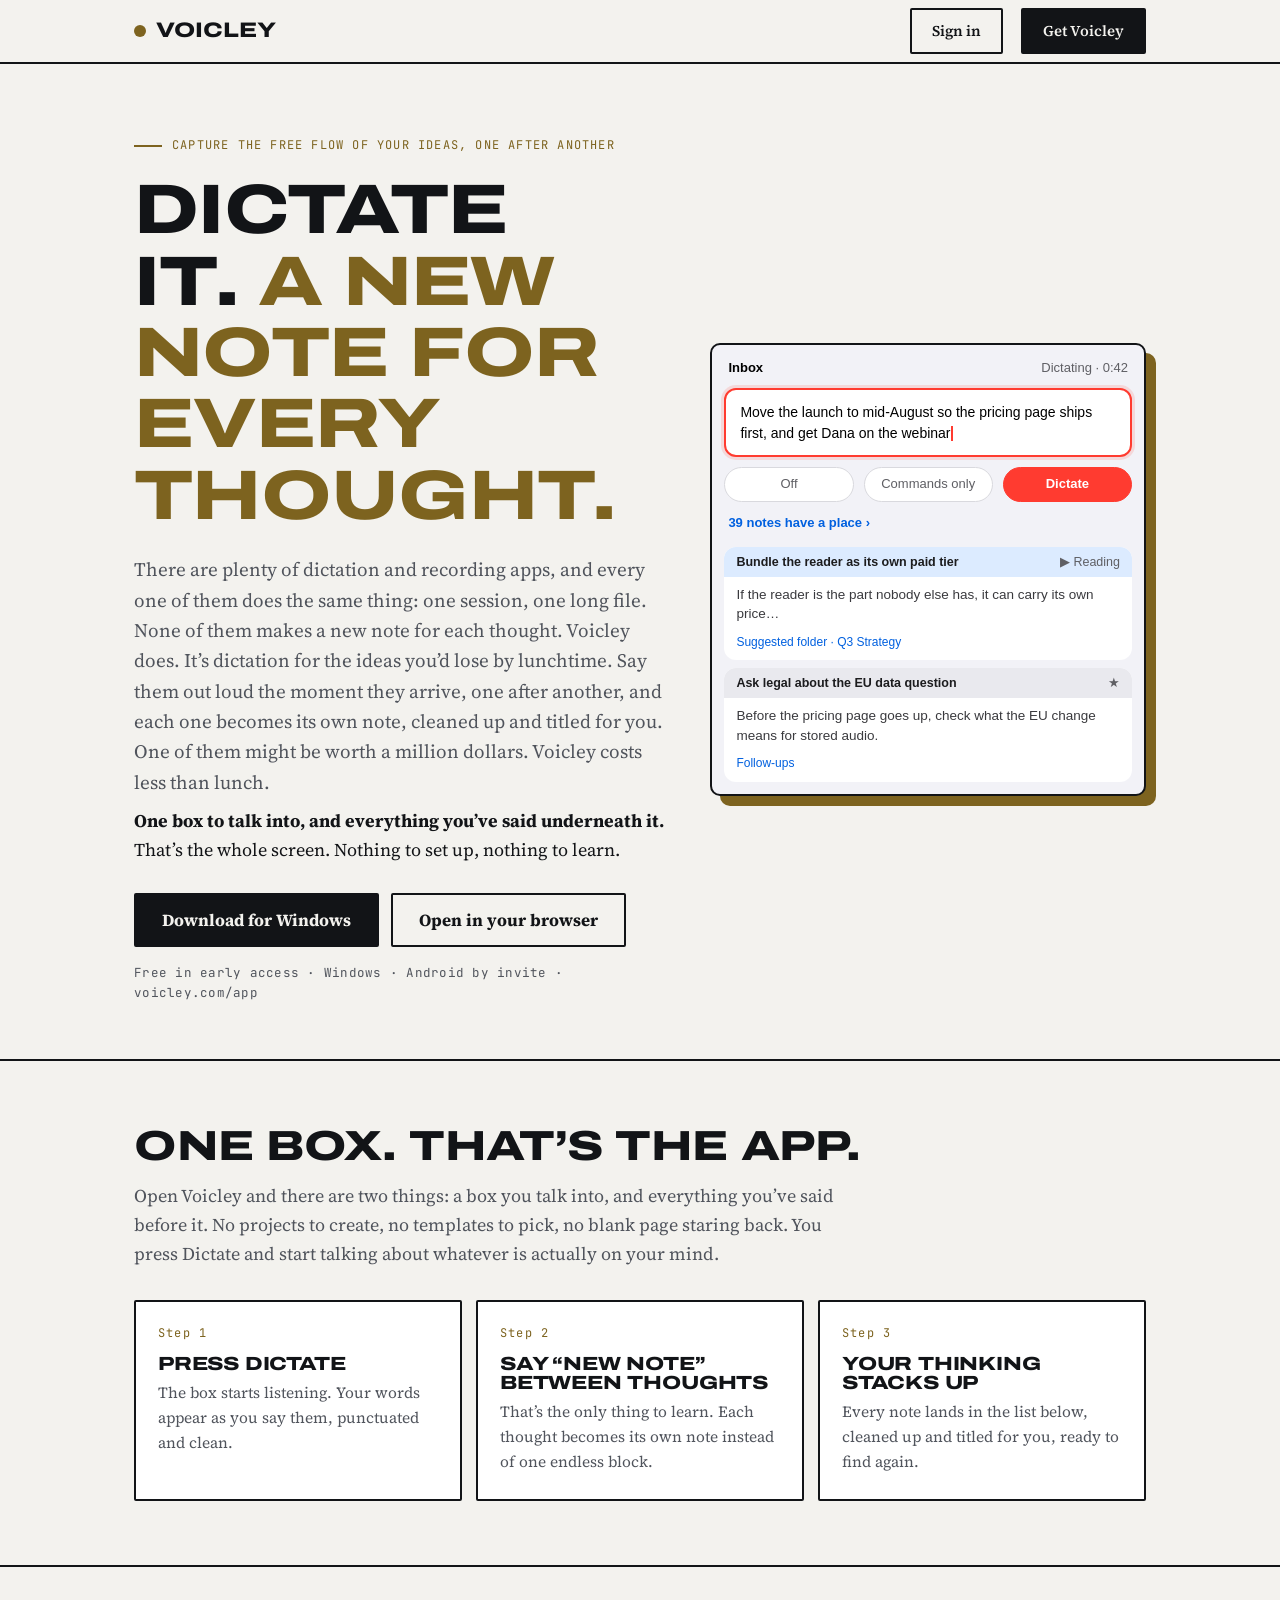
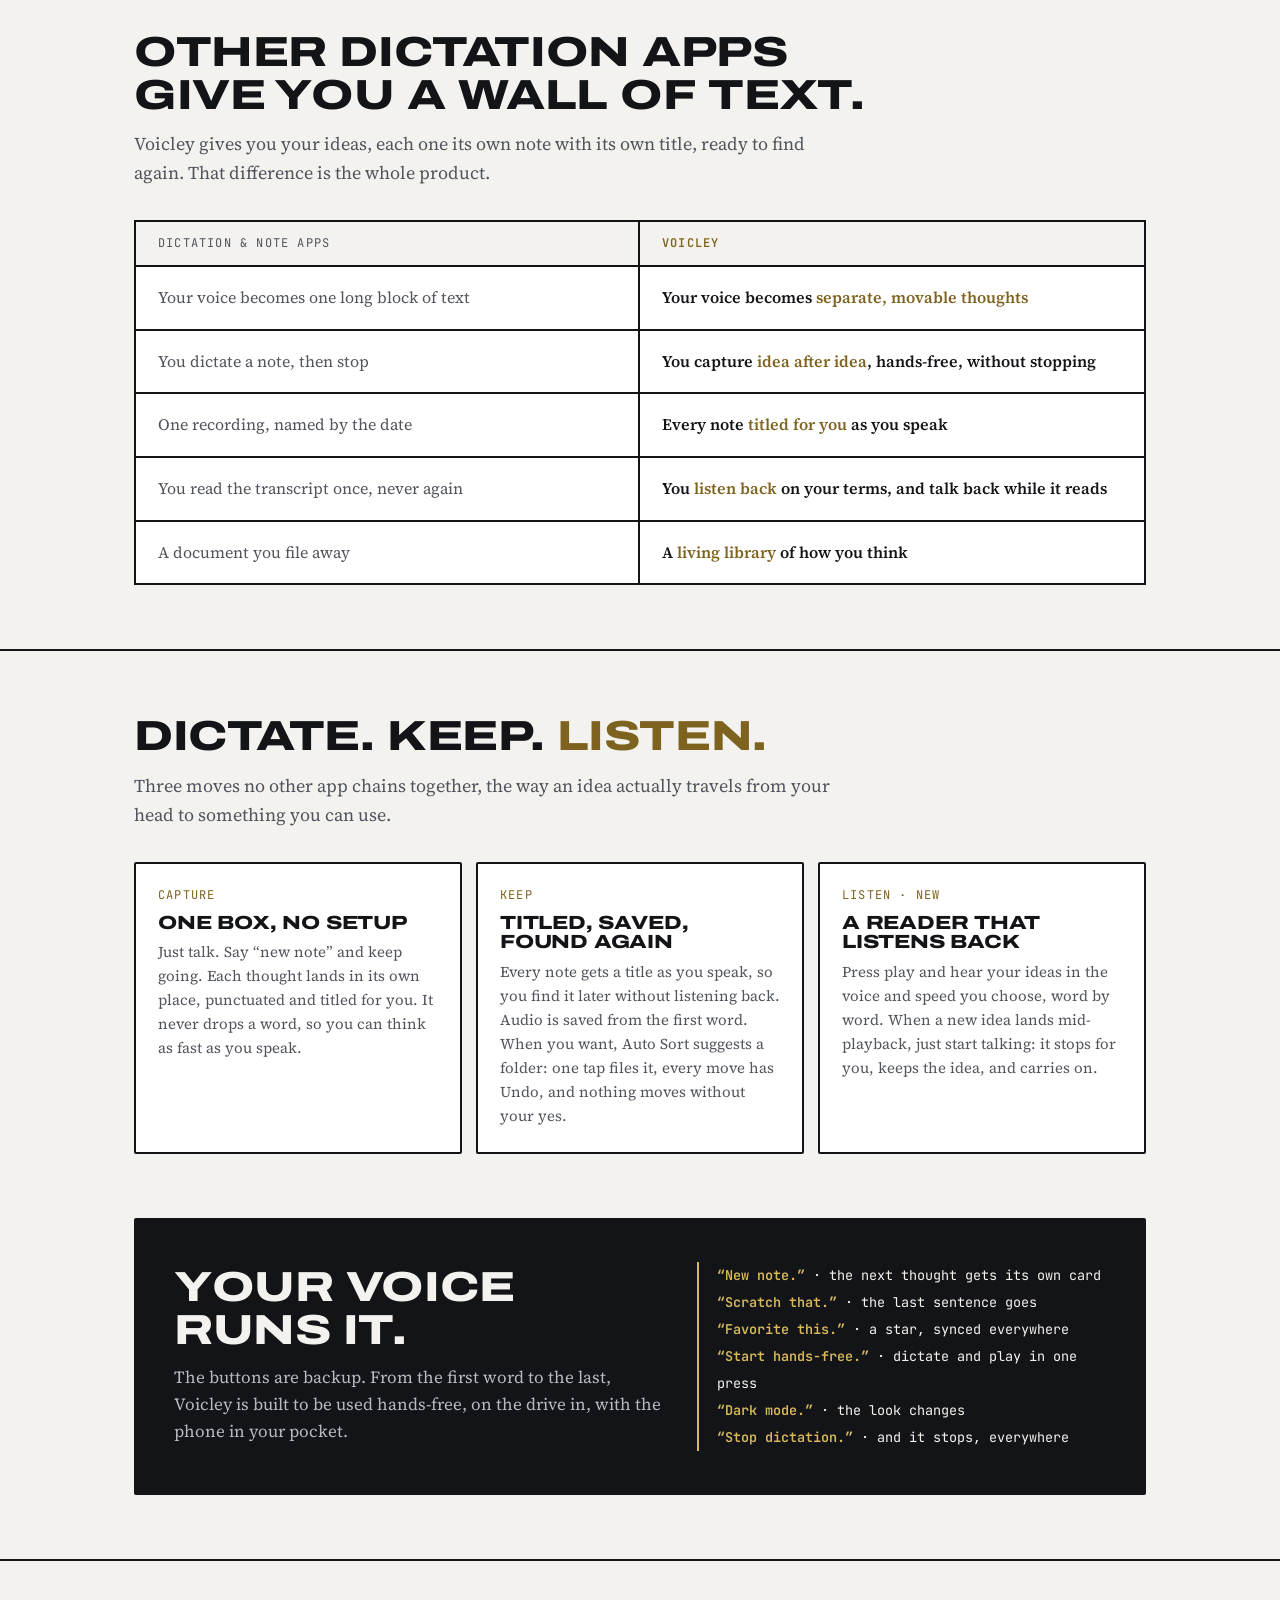
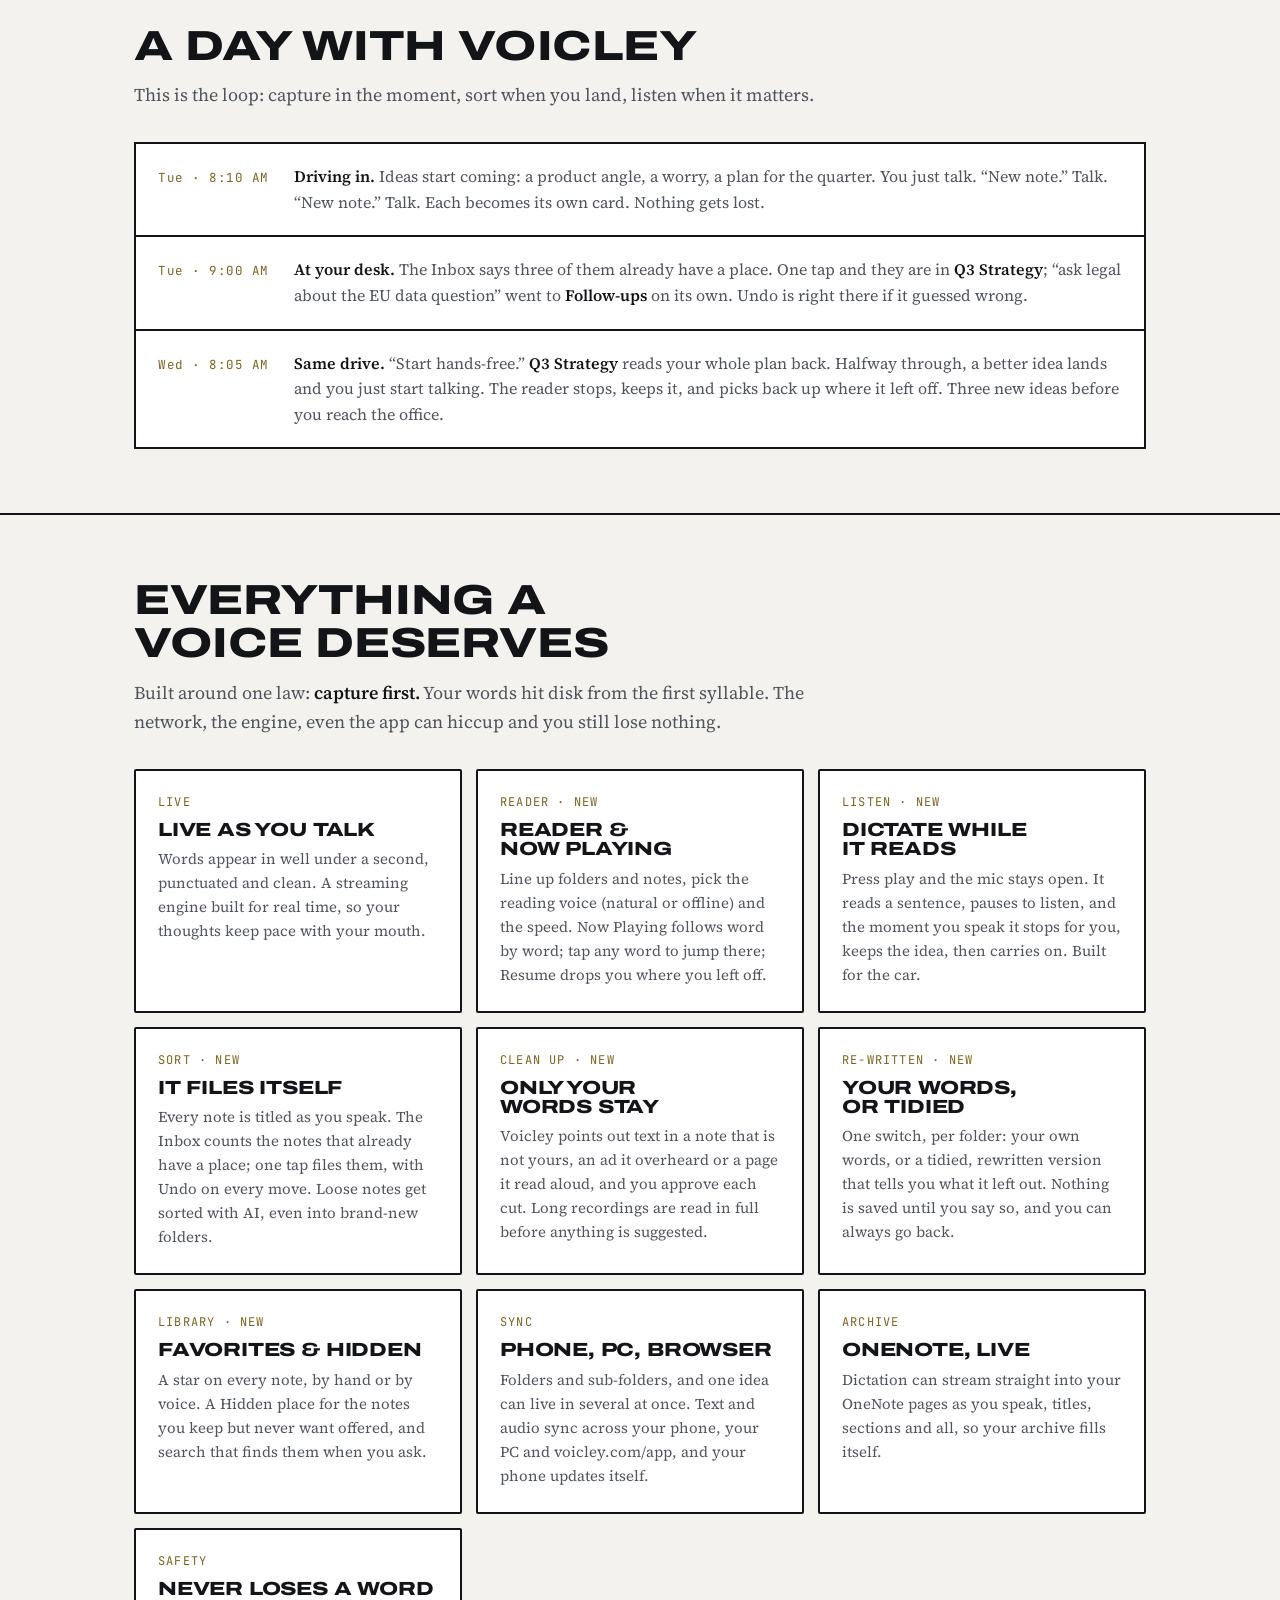
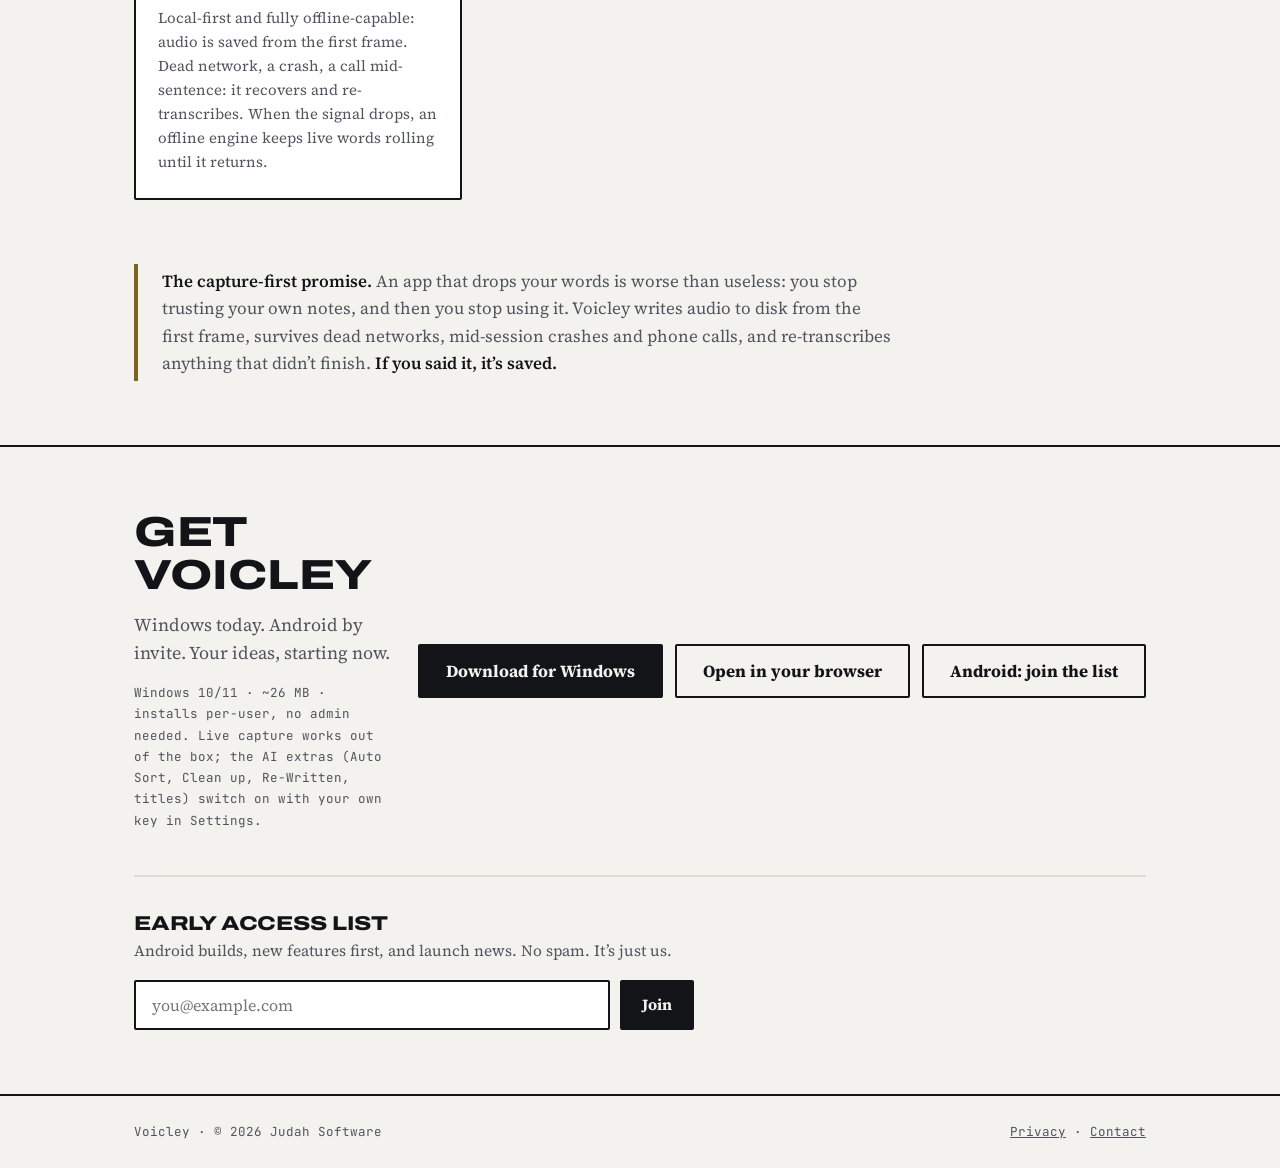
==== commit 647d409b: "Site: new messaging - 'Dictate it. A new note for every thought.' Headline, tagline (Capture the fre" ====
--- a/index.html
+++ b/index.html
@@ -3,10 +3,10 @@
 <head>
 <meta charset="utf-8">
 <meta name="viewport" content="width=device-width, initial-scale=1">
-<title>Voicley — think out loud. Every idea, its own place.</title>
-<meta name="description" content="Voicley captures your thoughts by voice — one idea after another, each its own note — then files them for you, reads them back, and listens for your next idea while it reads. Your thinking, captured.">
-<meta property="og:title" content="Voicley — think out loud. Every idea, its own place.">
-<meta property="og:description" content="Speak your mind, one thought at a time. Voicley keeps each idea separate, files it where it belongs, and plays your thinking back — pausing to listen, so you can talk back. Hands-free.">
+<title>Voicley — Dictate it. A new note for every thought.</title>
+<meta name="description" content="Dictate it. A new note for every thought. Capture the free flow of your ideas, one after another: Voicley turns each one into its own note, cleaned up and titled for you.">
+<meta property="og:title" content="Voicley — Dictate it. A new note for every thought.">
+<meta property="og:description" content="Capture the free flow of your ideas, one after another. Recorders give you one long file; Voicley gives every thought its own note, cleaned up and titled for you.">
 <link rel="preconnect" href="https://fonts.googleapis.com">
 <link rel="preconnect" href="https://fonts.gstatic.com" crossorigin>
 <link rel="stylesheet" href="https://fonts.googleapis.com/css2?family=Archivo:wdth,wght@125,800&family=Source+Serif+4:ital,opsz,wght@0,8..60,400;0,8..60,600;1,8..60,400&family=JetBrains+Mono:wght@400;600&display=swap">
@@ -153,9 +153,9 @@
 
 <header><div class="wrap hero">
   <div>
-    <div class="eyebrow label">Your thinking, captured</div>
-    <h1>Think out loud. <em>Every idea, its own place.</em></h1>
-    <p class="sub">Say your thoughts, ideas, plans and strategies out loud, one after another. Voicley keeps each one as its own note, files it where it belongs, and reads it back to you while it listens for the next one.</p>
+    <div class="eyebrow label">Capture the free flow of your ideas, one after another</div>
+    <h1>Dictate it. <em>A new note for every thought.</em></h1>
+    <p class="sub">There are plenty of dictation and recording apps, and every one of them does the same thing: one session, one long file. None of them makes a new note for each thought. Voicley does. It’s dictation for the ideas you’d lose by lunchtime. Say them out loud the moment they arrive, one after another, and each one becomes its own note, cleaned up and titled for you. One of them might be worth a million dollars. Voicley costs less than lunch.</p>
     <p class="sub simple"><b>One box to talk into, and everything you’ve said underneath it.</b> That’s the whole screen. Nothing to set up, nothing to learn.</p>
     <div class="cta-row">
       <a class="btn big" href="#download">Download for Windows</a>
@@ -179,29 +179,29 @@
   <div class="steps">
     <div class="step"><div class="n">Step 1</div><h3>Press Dictate</h3><p>The box starts listening. Your words appear as you say them, punctuated and clean.</p></div>
     <div class="step"><div class="n">Step 2</div><h3>Say “new note” between thoughts</h3><p>That’s the only thing to learn. Each thought becomes its own note instead of one endless block.</p></div>
-    <div class="step"><div class="n">Step 3</div><h3>Your thinking stacks up</h3><p>Every note lands in the list below, titled for you, with a folder already suggested. One tap files it.</p></div>
+    <div class="step"><div class="n">Step 3</div><h3>Your thinking stacks up</h3><p>Every note lands in the list below, cleaned up and titled for you, ready to find again.</p></div>
   </div>
 </div></section>
 
 <section id="why"><div class="wrap">
-  <h2>Other apps give you a wall of text.</h2>
-  <p class="lead">Voicley gives you your ideas, each one its own thought, sorted and ready to revisit. That difference is the whole product.</p>
+  <h2>Other dictation apps give you a wall of text.</h2>
+  <p class="lead">Voicley gives you your ideas, each one its own note with its own title, ready to find again. That difference is the whole product.</p>
   <div class="contrast">
     <div class="crow hd"><div class="them">Dictation &amp; note apps</div><div class="us">Voicley</div></div>
     <div class="crow"><div class="them">Your voice becomes one long block of text</div><div class="us">Your voice becomes <b>separate, movable thoughts</b></div></div>
     <div class="crow"><div class="them">You dictate a note, then stop</div><div class="us">You capture <b>idea after idea</b>, hands-free, without stopping</div></div>
-    <div class="crow"><div class="them">You file things by hand, or never</div><div class="us">The Inbox tells you <b>how many notes already have a place</b>; one tap files them</div></div>
+    <div class="crow"><div class="them">One recording, named by the date</div><div class="us">Every note <b>titled for you</b> as you speak</div></div>
     <div class="crow"><div class="them">You read the transcript once, never again</div><div class="us">You <b>listen back</b> on your terms, and talk back while it reads</div></div>
     <div class="crow"><div class="them">A document you file away</div><div class="us">A <b>living library</b> of how you think</div></div>
   </div>
 </div></section>
 
 <section id="verbs"><div class="wrap">
-  <h2>Speak. Sort. <em>Listen.</em></h2>
+  <h2>Dictate. Keep. <em>Listen.</em></h2>
   <p class="lead">Three moves no other app chains together, the way an idea actually travels from your head to something you can use.</p>
   <div class="cards">
     <div class="card"><span class="label">Capture</span><h3>One box, no setup</h3><p>Just talk. Say “new note” and keep going. Each thought lands in its own place, punctuated and titled for you. It never drops a word, so you can think as fast as you speak.</p></div>
-    <div class="card"><span class="label">Sort · new</span><h3>Auto Sort comes to you</h3><p>The Inbox says “39 notes have a place.” One tap files them, and every move has Undo. Loose notes get sorted with AI, a new library gets folder ideas, and you approve every move.</p></div>
+    <div class="card"><span class="label">Keep</span><h3>Titled, saved, found again</h3><p>Every note gets a title as you speak, so you find it later without listening back. Audio is saved from the first word. When you want, Auto Sort suggests a folder: one tap files it, every move has Undo, and nothing moves without your yes.</p></div>
     <div class="card"><span class="label">Listen · new</span><h3>A reader that listens back</h3><p>Press play and hear your ideas in the voice and speed you choose, word by word. When a new idea lands mid-playback, just start talking: it stops for you, keeps the idea, and carries on.</p></div>
   </div>
 </div></section>
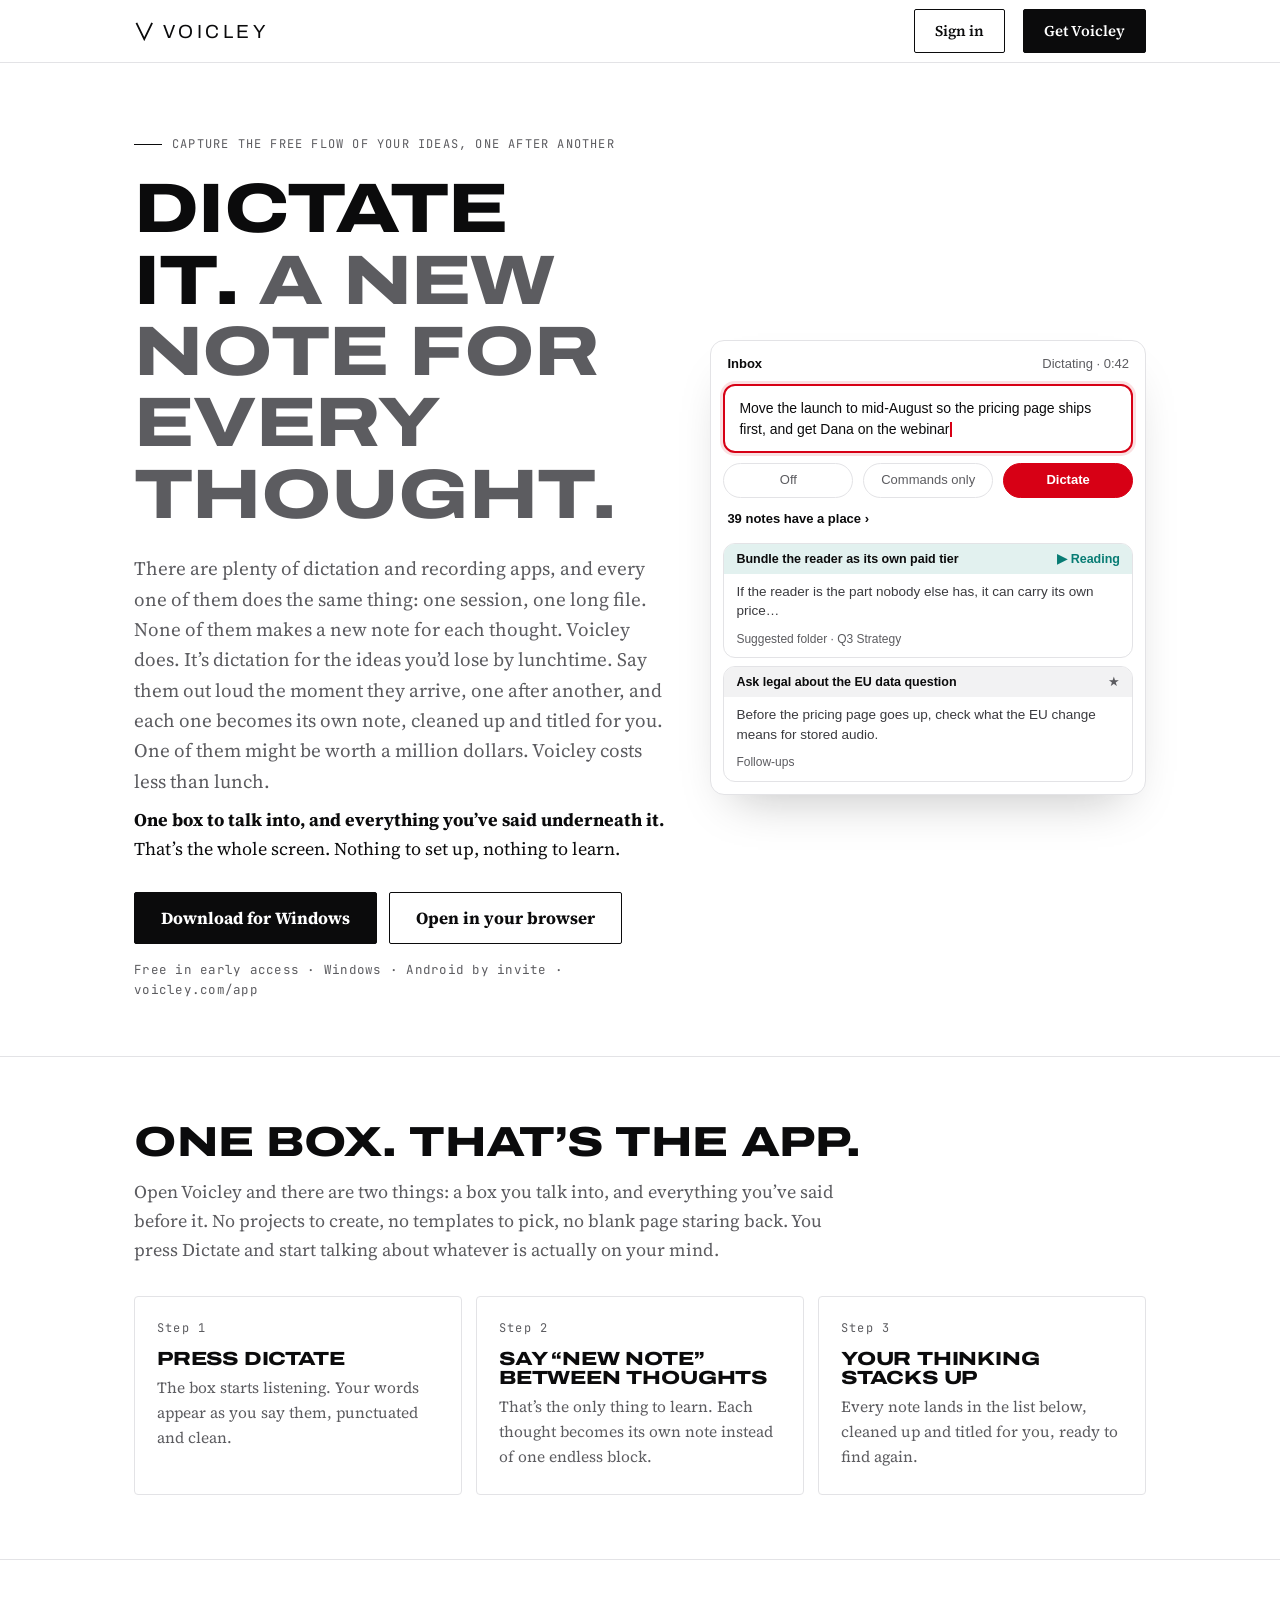
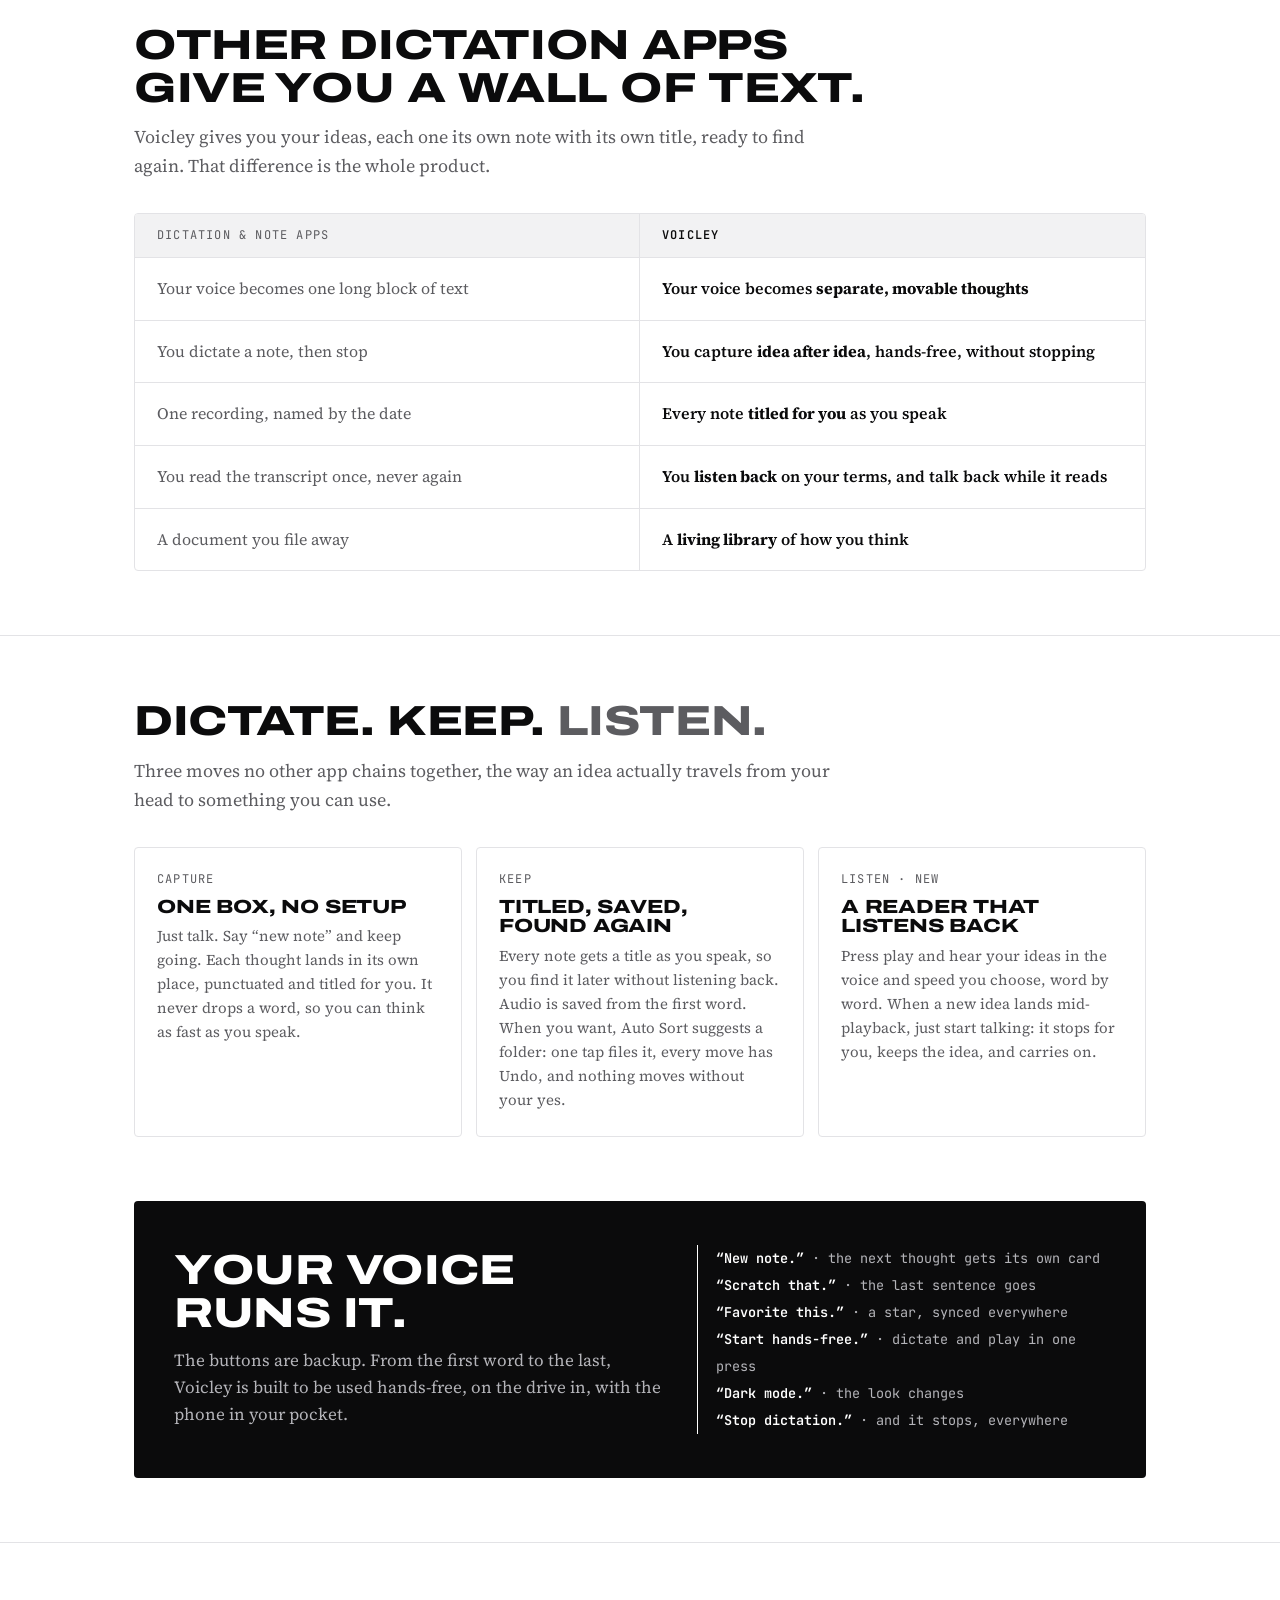
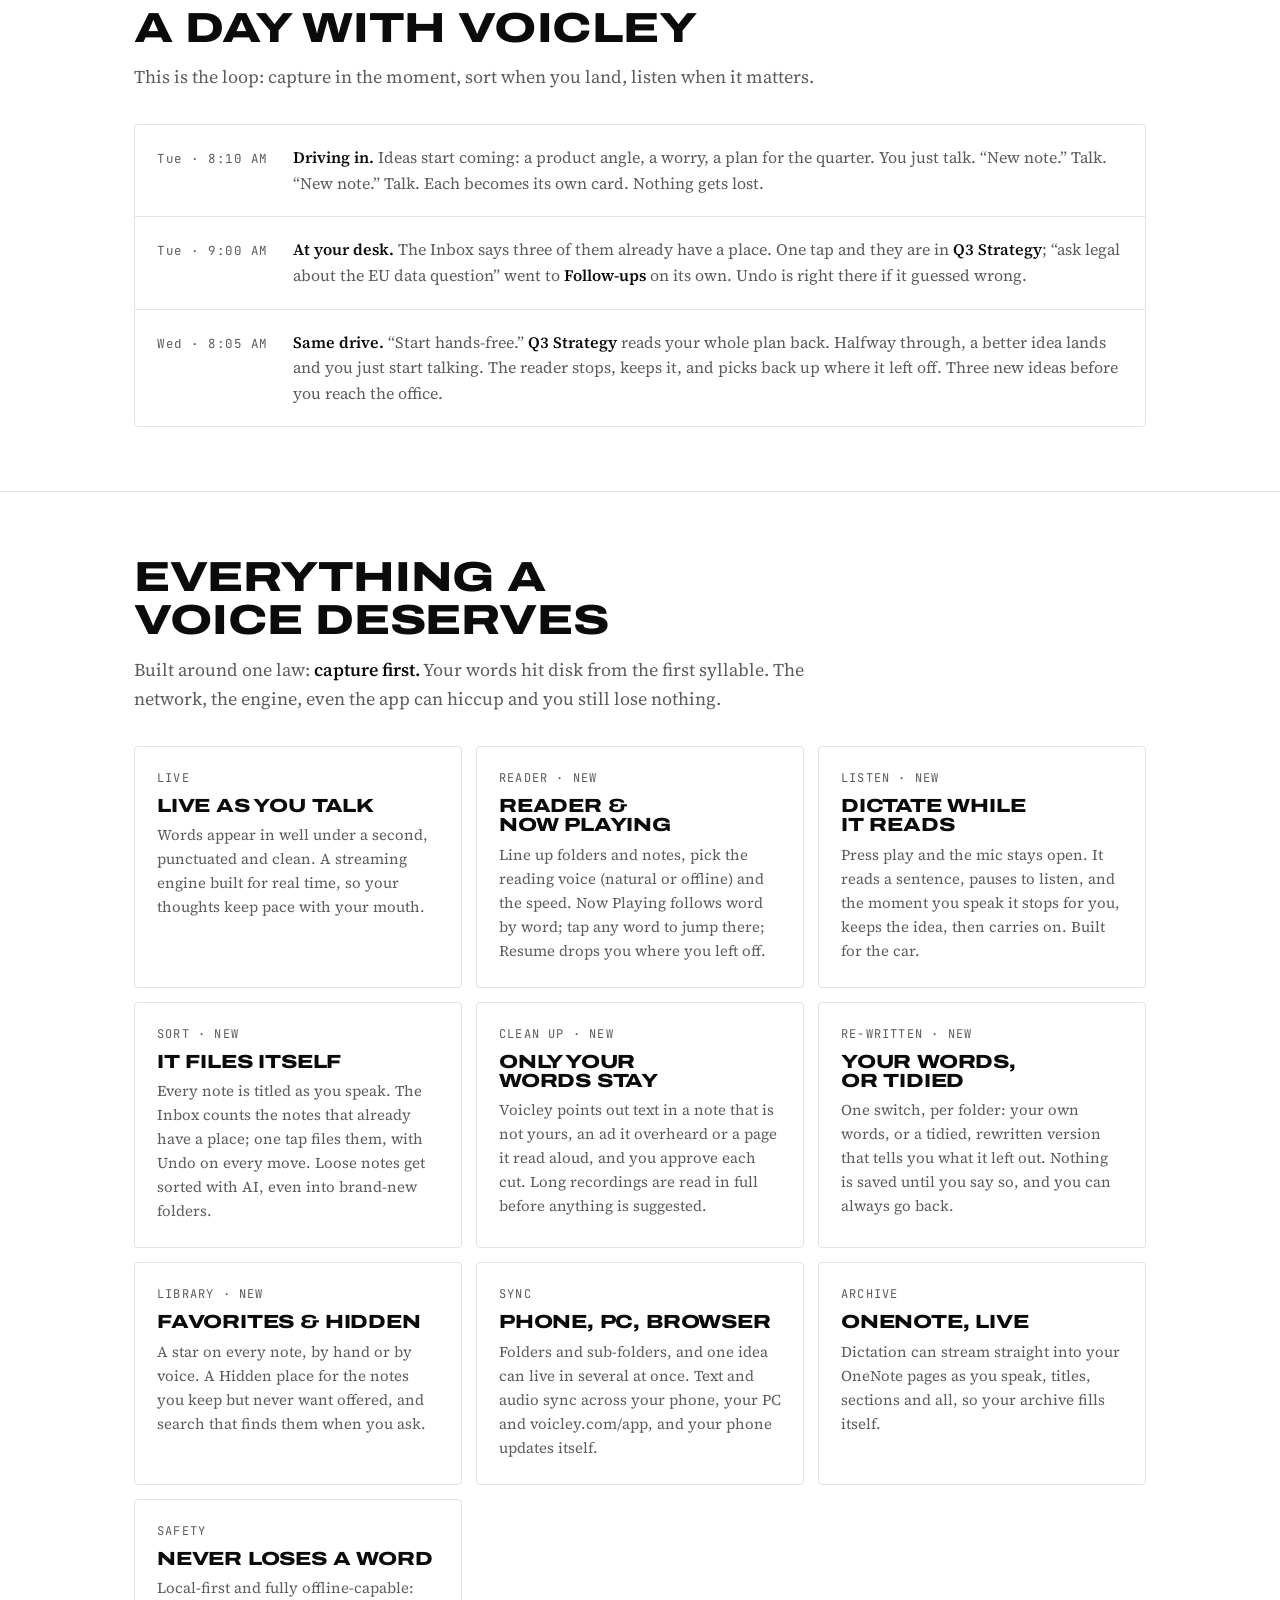
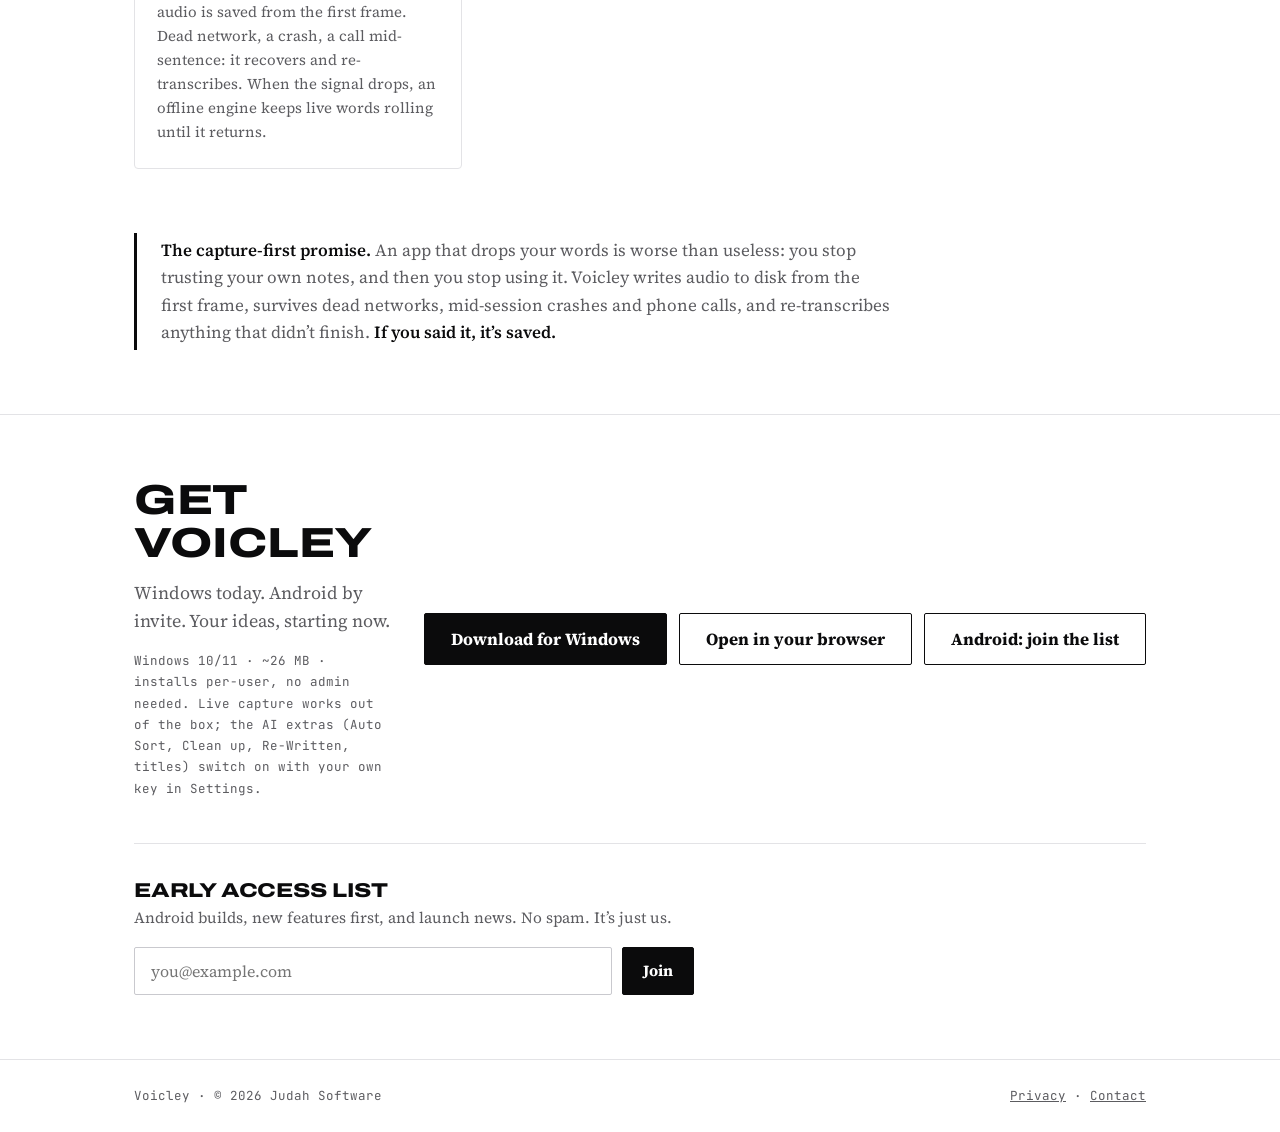
==== commit d4649c51: "Site: the Ink brand - white pages, ink words and buttons, the thin V beside VOICLEY Brand option H, " ====
--- a/index.html
+++ b/index.html
@@ -7,16 +7,22 @@
 <meta name="description" content="Dictate it. A new note for every thought. Capture the free flow of your ideas, one after another: Voicley turns each one into its own note, cleaned up and titled for you.">
 <meta property="og:title" content="Voicley — Dictate it. A new note for every thought.">
 <meta property="og:description" content="Capture the free flow of your ideas, one after another. Recorders give you one long file; Voicley gives every thought its own note, cleaned up and titled for you.">
+<link rel="icon" type="image/png" href="favicon.png">
+<link rel="apple-touch-icon" href="apple-touch-icon.png">
+<meta name="theme-color" content="#FFFFFF">
 <link rel="preconnect" href="https://fonts.googleapis.com">
 <link rel="preconnect" href="https://fonts.gstatic.com" crossorigin>
-<link rel="stylesheet" href="https://fonts.googleapis.com/css2?family=Archivo:wdth,wght@125,800&family=Source+Serif+4:ital,opsz,wght@0,8..60,400;0,8..60,600;1,8..60,400&family=JetBrains+Mono:wght@400;600&display=swap">
+<link rel="stylesheet" href="https://fonts.googleapis.com/css2?family=Archivo:wdth,wght@100,400;125,800&family=Source+Serif+4:ital,opsz,wght@0,8..60,400;0,8..60,600;1,8..60,400&family=JetBrains+Mono:wght@400;600&display=swap">
 <style>
-  /* The Broadcast look, Brass (chosen 2026-10-08): bone ground, ink type and 2px rules,
-     wide capitals for headings, a serif for reading, a mono for labels. Buttons are ink;
-     the one colour, brass, lives in the headline emphasis, the labels and the band. */
+  /* Ink (brand option H, chosen 2026-10-24; dictate-app docs/brand-ink.md): white pages,
+     ink words and buttons, grey for the quieter words, hairline edges, and the thin V
+     beside VOICLEY in Archivo Regular capitals. Teal is kept for listening, red for
+     recording; headings keep the app's wide capitals. */
   :root{
-    --bg:#F3F2EE; --panel:#FFFFFF; --ink:#121417; --dim:#50545C; --line:#121417; --soft:#DDDBD4;
-    --brass:#7D631F; --brass-light:#D9B85C; --band:#121417; --band-ink:#F3F2EE; --band-dim:#B8BAC0;
+    --bg:#FFFFFF; --panel:#FFFFFF; --ink:#0B0B0C; --dim:#5C5C60; --quiet:#6E6E73;
+    --line:#E3E3E6; --fill:#F2F2F3; --press:#2B2B2E;
+    --listen:#087C74; --rec:#D70015;
+    --band:#0B0B0C; --band-ink:#FFFFFF; --band-dim:#B4B4B9;
     --display:"Archivo","Arial Narrow",Arial,sans-serif; --body:"Source Serif 4",Georgia,"Times New Roman",serif; --mono:"JetBrains Mono",Consolas,"Courier New",monospace;
   }
   *{margin:0;padding:0;box-sizing:border-box}
@@ -25,104 +31,106 @@
   a{color:var(--ink)}
   h1,h2,h3{font-family:var(--display);font-weight:800;font-stretch:125%;text-transform:uppercase;letter-spacing:-.01em;line-height:1.02;text-wrap:balance}
   .wrap{max-width:1060px;margin:0 auto;padding:0 24px}
-  .label{font-family:var(--mono);font-size:12px;letter-spacing:.1em;text-transform:uppercase;color:var(--brass)}
-  /* NAV */
-  nav{position:sticky;top:0;background:var(--bg);border-bottom:2px solid var(--line);z-index:10}
+  .label{font-family:var(--mono);font-size:12px;letter-spacing:.1em;text-transform:uppercase;color:var(--dim)}
+  /* NAV: the V and the name, as the app's menu draws them */
+  nav{position:sticky;top:0;background:var(--bg);border-bottom:1px solid var(--line);z-index:10}
   .nav-in{display:flex;align-items:center;justify-content:space-between;height:62px}
-  .logo{font-family:var(--display);font-weight:800;font-stretch:125%;text-transform:uppercase;font-size:21px;color:var(--ink);text-decoration:none;display:flex;align-items:center;gap:10px}
-  .logo i{width:12px;height:12px;border-radius:999px;background:var(--brass);display:inline-block}
+  .logo{font-family:var(--display);font-weight:400;font-stretch:100%;text-transform:uppercase;letter-spacing:.18em;font-size:19px;line-height:1;color:var(--ink);text-decoration:none;display:flex;align-items:center;gap:.45em}
+  .logo svg{height:1.05em;width:auto;display:block;flex:none}
   .nav-links{display:flex;gap:18px;align-items:center}
   .nav-links a{text-decoration:none;font-weight:600;font-size:15px}
-  .btn{display:inline-flex;align-items:center;gap:8px;background:var(--ink);color:var(--bg);font-family:var(--body);font-weight:700;font-size:15.5px;padding:12px 20px;border:2px solid var(--ink);border-radius:2px;text-decoration:none;cursor:pointer;line-height:1.2}
-  .btn:hover{background:var(--brass);border-color:var(--brass);color:#fff}
+  .btn{display:inline-flex;align-items:center;gap:8px;background:var(--ink);color:#fff;font-family:var(--body);font-weight:700;font-size:15.5px;padding:12px 20px;border:1.5px solid var(--ink);border-radius:2px;text-decoration:none;cursor:pointer;line-height:1.2}
+  .btn:hover{background:var(--press);border-color:var(--press);color:#fff}
   .btn.ghost{background:transparent;color:var(--ink)}
-  .btn.ghost:hover{background:var(--ink);color:var(--bg);border-color:var(--ink)}
+  .btn.ghost:hover{background:var(--ink);color:#fff;border-color:var(--ink)}
   .btn.big{padding:15px 26px;font-size:17px}
   /* HERO */
   header{padding:72px 0 56px}
   .hero{display:grid;grid-template-columns:1.1fr .9fr;gap:44px;align-items:center}
   .eyebrow{display:flex;align-items:center;gap:10px;margin-bottom:20px}
-  .eyebrow:before{content:"";width:28px;height:2px;background:var(--brass)}
+  .eyebrow:before{content:"";width:28px;height:1.5px;background:var(--ink);flex:none}
   h1{font-size:clamp(40px,6.4vw,70px)}
-  h1 em,h2 em{font-style:normal;color:var(--brass)}
+  h1 em,h2 em{font-style:normal;color:var(--dim)}
   .sub{font-size:19px;color:var(--dim);margin:22px 0 10px;max-width:34em}
   .sub.simple{color:var(--ink);font-size:18px;margin:0 0 28px}
   .cta-row{display:flex;gap:12px;flex-wrap:wrap}
   .fine{font-family:var(--mono);font-size:12.5px;color:var(--dim);margin-top:16px;letter-spacing:.02em}
-  /* THE APP, drawn as it is on a phone: light, with the red dictate box. */
-  .mock{background:#F2F2F7;color:#000;border:2px solid var(--ink);border-radius:10px;padding:12px;box-shadow:10px 10px 0 var(--brass);font-family:-apple-system,"Segoe UI",Roboto,Helvetica,Arial,sans-serif;font-size:14px;line-height:1.45}
-  .mhead{display:flex;justify-content:space-between;align-items:center;font-size:13px;color:#5F5F64;padding:2px 4px 10px}
-  .mhead b{color:#000;font-weight:600}
-  .box{background:#fff;border:2px solid #FF3B30;border-radius:12px;padding:12px 14px;box-shadow:0 0 0 3px rgba(255,59,48,.14)}
-  .cursor{display:inline-block;width:2px;height:15px;background:#FF3B30;vertical-align:-3px;animation:blink 1s steps(1) infinite}
+  /* THE APP, drawn as it is on a phone: a white page, ink accents, the red dictate box,
+     and teal on the note being read. */
+  .mock{background:#fff;color:var(--ink);border:1px solid var(--line);border-radius:14px;padding:12px;box-shadow:0 24px 48px -24px rgba(11,11,12,.28);font-family:-apple-system,"Segoe UI",Roboto,Helvetica,Arial,sans-serif;font-size:14px;line-height:1.45}
+  .mhead{display:flex;justify-content:space-between;align-items:center;font-size:13px;color:var(--dim);padding:2px 4px 10px}
+  .mhead b{color:var(--ink);font-weight:600}
+  .box{background:#fff;border:2px solid var(--rec);border-radius:12px;padding:12px 14px;box-shadow:0 0 0 3px rgba(215,0,21,.12)}
+  .cursor{display:inline-block;width:2px;height:15px;background:var(--rec);vertical-align:-3px;animation:blink 1s steps(1) infinite}
   @keyframes blink{50%{opacity:0}}
   @media (prefers-reduced-motion:reduce){.cursor{animation:none}}
   .mrow{display:flex;gap:10px;margin-top:10px}
-  .pill{flex:1;text-align:center;background:#fff;border:1px solid #D9D9DE;border-radius:999px;padding:7px 0;font-size:13px;color:#5F5F64}
-  .pill.on{background:#FF3B30;color:#fff;border-color:#FF3B30;font-weight:600}
-  .count{font-size:13px;color:#0060DF;padding:12px 4px 6px;font-weight:600}
-  .item{background:#fff;border-radius:12px;margin-top:8px;overflow:hidden}
-  .item .bar{background:#E9E9EE;padding:6px 12px;font-size:12.5px;font-weight:600;display:flex;justify-content:space-between;gap:8px;color:#1C1C1E}
-  .item .bar span{color:#5F5F64;font-weight:400;white-space:nowrap}
+  .pill{flex:1;text-align:center;background:#fff;border:1px solid var(--line);border-radius:999px;padding:7px 0;font-size:13px;color:var(--dim)}
+  .pill.on{background:var(--rec);color:#fff;border-color:var(--rec);font-weight:600}
+  .count{font-size:13px;color:var(--ink);padding:12px 4px 6px;font-weight:600}
+  .item{background:#fff;border:1px solid var(--line);border-radius:12px;margin-top:8px;overflow:hidden}
+  .item .bar{background:var(--fill);padding:6px 12px;font-size:12.5px;font-weight:600;display:flex;justify-content:space-between;gap:8px;color:var(--ink)}
+  .item .bar span{color:var(--dim);font-weight:400;white-space:nowrap}
   .item .body{padding:8px 12px 10px;font-size:13.5px;color:#3A3A3E}
-  .item .foot{padding:0 12px 9px;font-size:12px;color:#0060DF}
-  .item.playing .bar{background:#DCEBFF}
+  .item .foot{padding:0 12px 9px;font-size:12px;color:var(--dim)}
+  .item.playing .bar{background:#E2F1EF}
+  .item.playing .bar span{color:var(--listen);font-weight:600}
   /* SECTIONS */
-  section{padding:64px 0;border-top:2px solid var(--line)}
+  section{padding:64px 0;border-top:1px solid var(--line)}
   section.plain{border-top:0;padding-top:0}
   h2{font-size:clamp(28px,3.8vw,42px);max-width:20em}
   .lead{color:var(--dim);font-size:18px;max-width:40em;margin-top:14px}
   .lead b{color:var(--ink);font-weight:600}
   /* THREE STEPS: a real sequence, so the numbers are information */
   .steps{display:grid;grid-template-columns:repeat(3,1fr);gap:14px;margin-top:32px}
-  .step{background:var(--panel);border:2px solid var(--line);border-radius:2px;padding:22px 22px 24px}
-  .step .n{font-family:var(--mono);font-size:12px;letter-spacing:.1em;color:var(--brass);margin-bottom:10px}
+  .step{background:var(--panel);border:1px solid var(--line);border-radius:4px;padding:22px 22px 24px}
+  .step .n{font-family:var(--mono);font-size:12px;letter-spacing:.1em;color:var(--dim);margin-bottom:10px}
   .step h3{font-size:19px;margin-bottom:8px}
   .step p{color:var(--dim);font-size:15.5px}
   /* CONTRAST */
-  .contrast{margin-top:32px;border:2px solid var(--line);background:var(--panel)}
+  .contrast{margin-top:32px;border:1px solid var(--line);border-radius:4px;background:var(--panel);overflow:hidden}
   .crow{display:grid;grid-template-columns:1fr 1fr}
-  .crow+.crow{border-top:2px solid var(--line)}
+  .crow+.crow{border-top:1px solid var(--line)}
   .crow>div{padding:18px 22px;font-size:16px}
-  .crow .them{color:var(--dim);border-right:2px solid var(--line)}
+  .crow .them{color:var(--dim);border-right:1px solid var(--line)}
   .crow .us{font-weight:600}
-  .crow .us b{color:var(--brass);font-weight:600}
-  .crow.hd>div{font-family:var(--mono);font-size:12px;letter-spacing:.1em;text-transform:uppercase;padding:12px 22px;background:var(--bg)}
-  .crow.hd .us{color:var(--brass)}
+  .crow .us b{color:var(--ink);font-weight:700}
+  .crow.hd>div{font-family:var(--mono);font-size:12px;letter-spacing:.1em;text-transform:uppercase;padding:12px 22px;background:var(--fill)}
+  .crow.hd .us{color:var(--ink)}
   /* CARDS */
   .cards{display:grid;grid-template-columns:repeat(3,1fr);gap:14px;margin-top:32px}
-  .card{background:var(--panel);border:2px solid var(--line);border-radius:2px;padding:22px 22px 24px;display:grid;gap:8px;align-content:start}
+  .card{background:var(--panel);border:1px solid var(--line);border-radius:4px;padding:22px 22px 24px;display:grid;gap:8px;align-content:start}
   .card h3{font-size:19px}
   .card p{color:var(--dim);font-size:15px}
   .cards.two{grid-template-columns:repeat(2,1fr)}
   /* BAND */
-  .band{background:var(--band);color:var(--band-ink);border-radius:2px;padding:44px 40px;display:grid;grid-template-columns:1.2fr 1fr;gap:32px;align-items:center}
+  .band{background:var(--band);color:var(--band-ink);border-radius:4px;padding:44px 40px;display:grid;grid-template-columns:1.2fr 1fr;gap:32px;align-items:center}
   .band h2{color:var(--band-ink)}
   .band p{color:var(--band-dim);font-size:17px;margin-top:12px}
-  .say{font-family:var(--mono);font-size:13.5px;line-height:2;border-left:2px solid var(--brass-light);padding-left:18px}
-  .say b{color:var(--brass-light);font-weight:600}
+  .say{font-family:var(--mono);font-size:13.5px;line-height:2;color:var(--band-dim);border-left:1.5px solid var(--band-ink);padding-left:18px}
+  .say b{color:var(--band-ink);font-weight:600}
   /* STORY */
-  .story{margin-top:32px;border:2px solid var(--line);background:var(--panel)}
+  .story{margin-top:32px;border:1px solid var(--line);border-radius:4px;background:var(--panel)}
   .sline{display:grid;grid-template-columns:120px 1fr;gap:16px;padding:20px 22px}
-  .sline+.sline{border-top:2px solid var(--line)}
-  .sline .when{font-family:var(--mono);font-size:12.5px;letter-spacing:.04em;color:var(--brass);padding-top:4px}
+  .sline+.sline{border-top:1px solid var(--line)}
+  .sline .when{font-family:var(--mono);font-size:12.5px;letter-spacing:.04em;color:var(--dim);padding-top:4px}
   .sline .what{color:var(--dim);font-size:16px}
   .sline .what b{color:var(--ink);font-weight:600}
   /* PROMISE */
-  .promise{border-left:4px solid var(--brass);padding:4px 0 4px 24px;max-width:760px}
+  .promise{border-left:3px solid var(--ink);padding:4px 0 4px 24px;max-width:760px}
   .promise p{color:var(--dim);font-size:17px}
   .promise b{color:var(--ink);font-weight:600}
   /* DOWNLOAD + SIGNUP */
   .dl{display:grid;grid-template-columns:1fr auto;gap:28px;align-items:center}
   .dl small{display:block;font-family:var(--mono);font-size:12.5px;color:var(--dim);margin-top:14px;max-width:46em;line-height:1.7}
-  .signup-wrap{margin-top:44px;padding-top:36px;border-top:2px solid var(--soft)}
+  .signup-wrap{margin-top:44px;padding-top:36px;border-top:1px solid var(--line)}
   .signup-wrap h3{font-size:20px;margin-bottom:6px}
   .signup-wrap p{color:var(--dim);font-size:15.5px}
   .signup{max-width:560px;margin-top:16px;display:flex;gap:10px;flex-wrap:wrap}
-  .signup input{flex:1;min-width:240px;background:var(--panel);border:2px solid var(--line);border-radius:2px;color:var(--ink);padding:12px 16px;font:16px var(--body);outline:none}
-  .signup input:focus{border-color:var(--brass)}
-  .ok-note{color:var(--brass);font-size:15px;margin-top:12px;display:none}
-  footer{border-top:2px solid var(--line);padding:26px 0;font-family:var(--mono);font-size:12.5px;color:var(--dim)}
+  .signup input{flex:1;min-width:240px;background:var(--panel);border:1px solid #C9C9CE;border-radius:2px;color:var(--ink);padding:12px 16px;font:16px var(--body);outline:none}
+  .signup input:focus{border-color:var(--ink);box-shadow:0 0 0 1px var(--ink)}
+  .ok-note{color:var(--ink);font-size:15px;margin-top:12px;display:none}
+  footer{border-top:1px solid var(--line);padding:26px 0;font-family:var(--mono);font-size:12.5px;color:var(--dim)}
   footer .wrap{display:flex;justify-content:space-between;flex-wrap:wrap;gap:10px}
   footer a{color:var(--dim)}
   @media(max-width:820px){
@@ -130,13 +138,13 @@
     header{padding:48px 0 40px}
     .sline{grid-template-columns:1fr;gap:4px}
     .crow>div{padding:14px 16px;font-size:15px}
-    .mock{box-shadow:6px 6px 0 var(--brass)}
     section{padding:52px 0}
   }
   @media(max-width:480px){
+    .band{padding:36px 24px}
     .nav-links .ghost{display:none}
     .crow{grid-template-columns:1fr}
-    .crow .them{border-right:0;border-bottom:1px solid var(--soft)}
+    .crow .them{border-right:0;border-bottom:1px solid var(--line);background:var(--fill)}
     .crow.hd .them{display:none}
   }
 </style>
@@ -144,7 +152,7 @@
 <body>
 
 <nav><div class="wrap nav-in">
-  <a class="logo" href="#"><i></i>Voicley</a>
+  <a class="logo" href="#" aria-label="Voicley"><svg viewBox="26 28 68 66" aria-hidden="true"><path d="M34 34 60 88 86 34" fill="none" stroke="currentColor" stroke-width="6" stroke-linecap="butt" stroke-linejoin="miter" stroke-miterlimit="10"/></svg><span>Voicley</span></a>
   <span class="nav-links">
     <a class="btn ghost" href="app/">Sign in</a>
     <a class="btn" href="#download">Get Voicley</a>
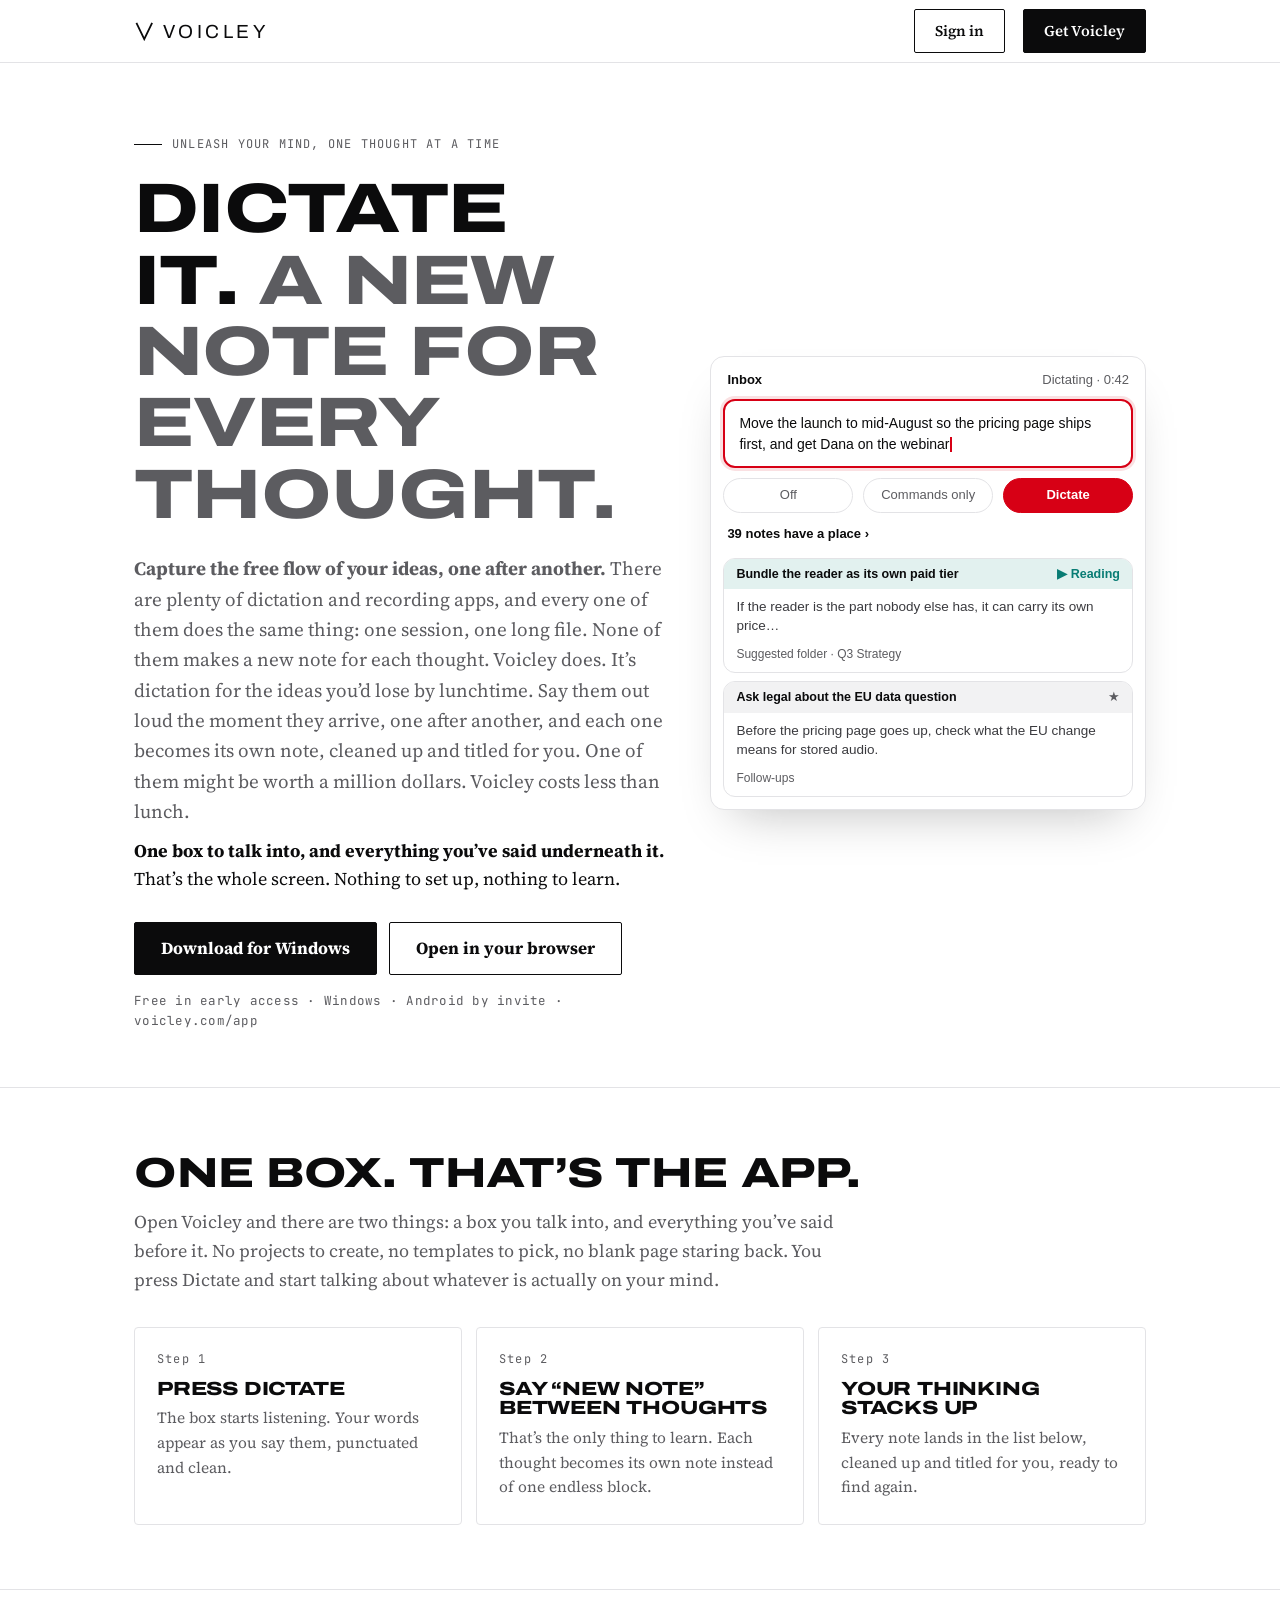
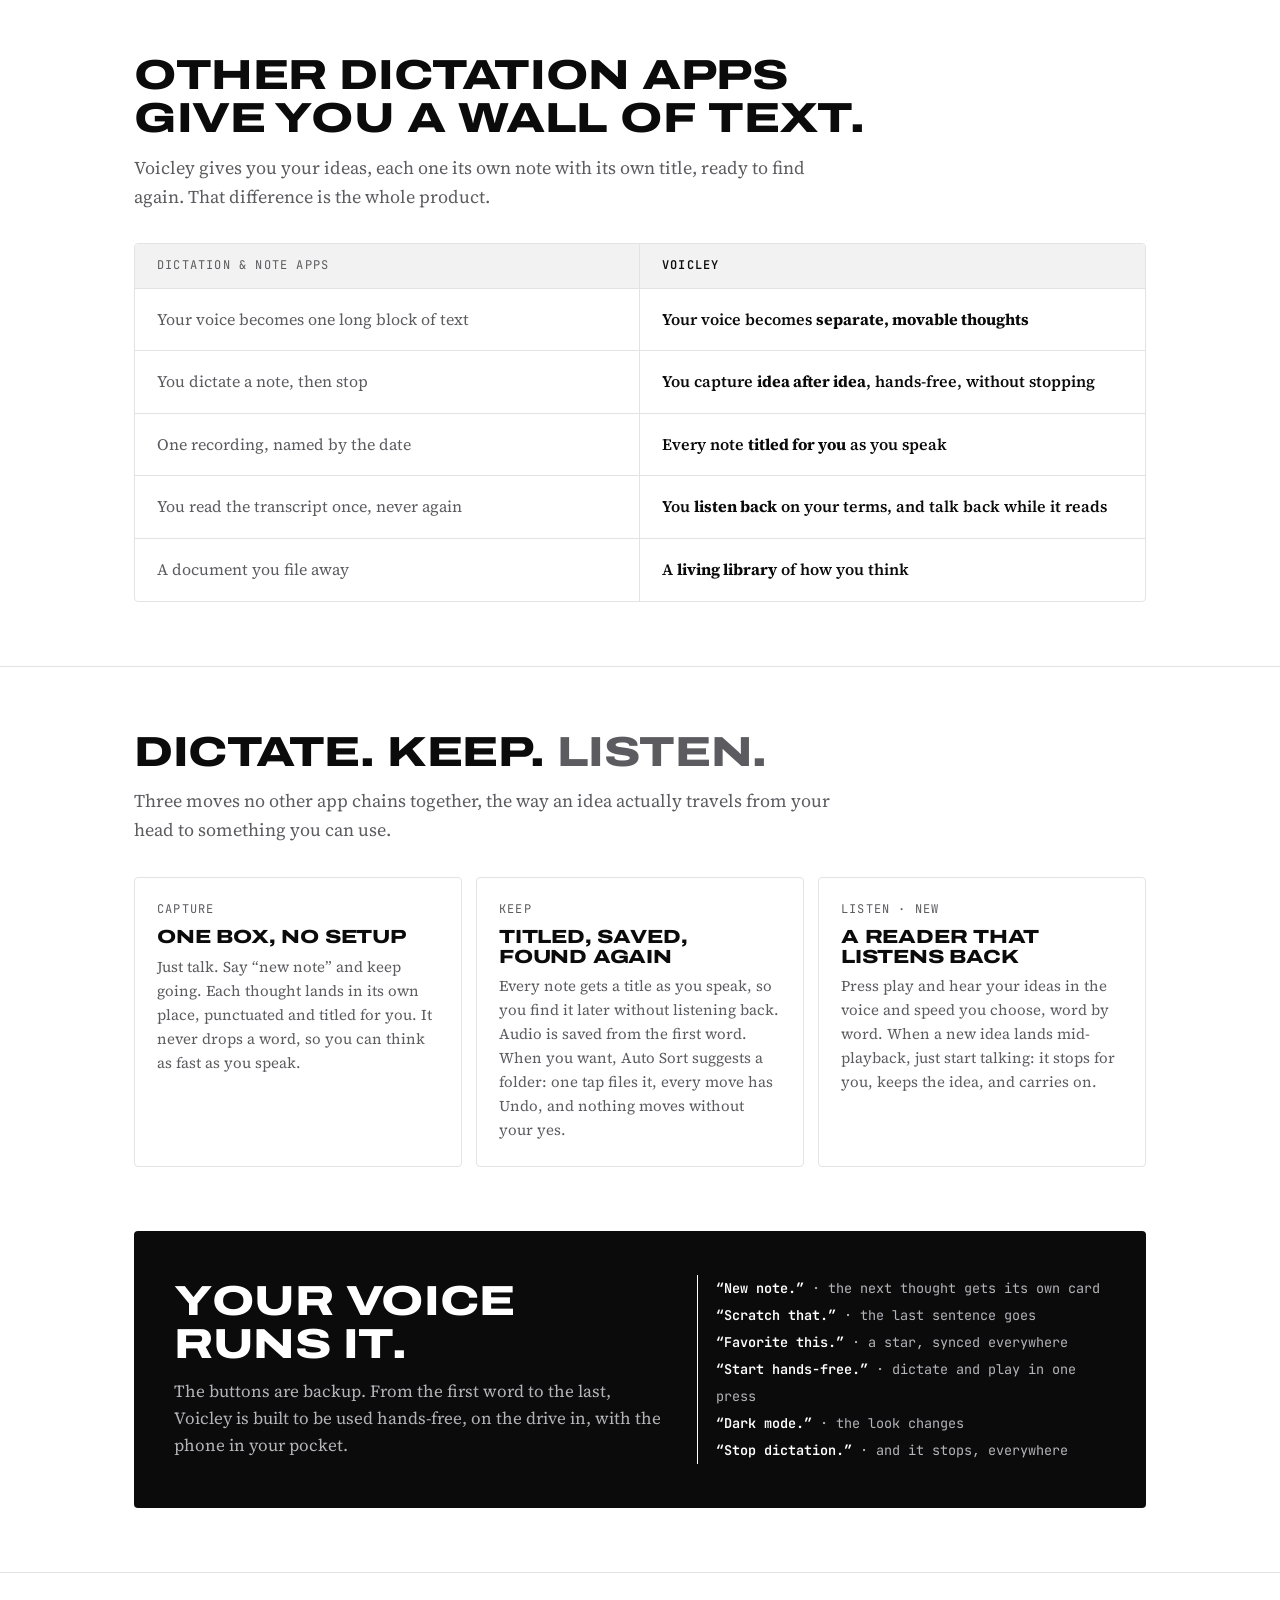
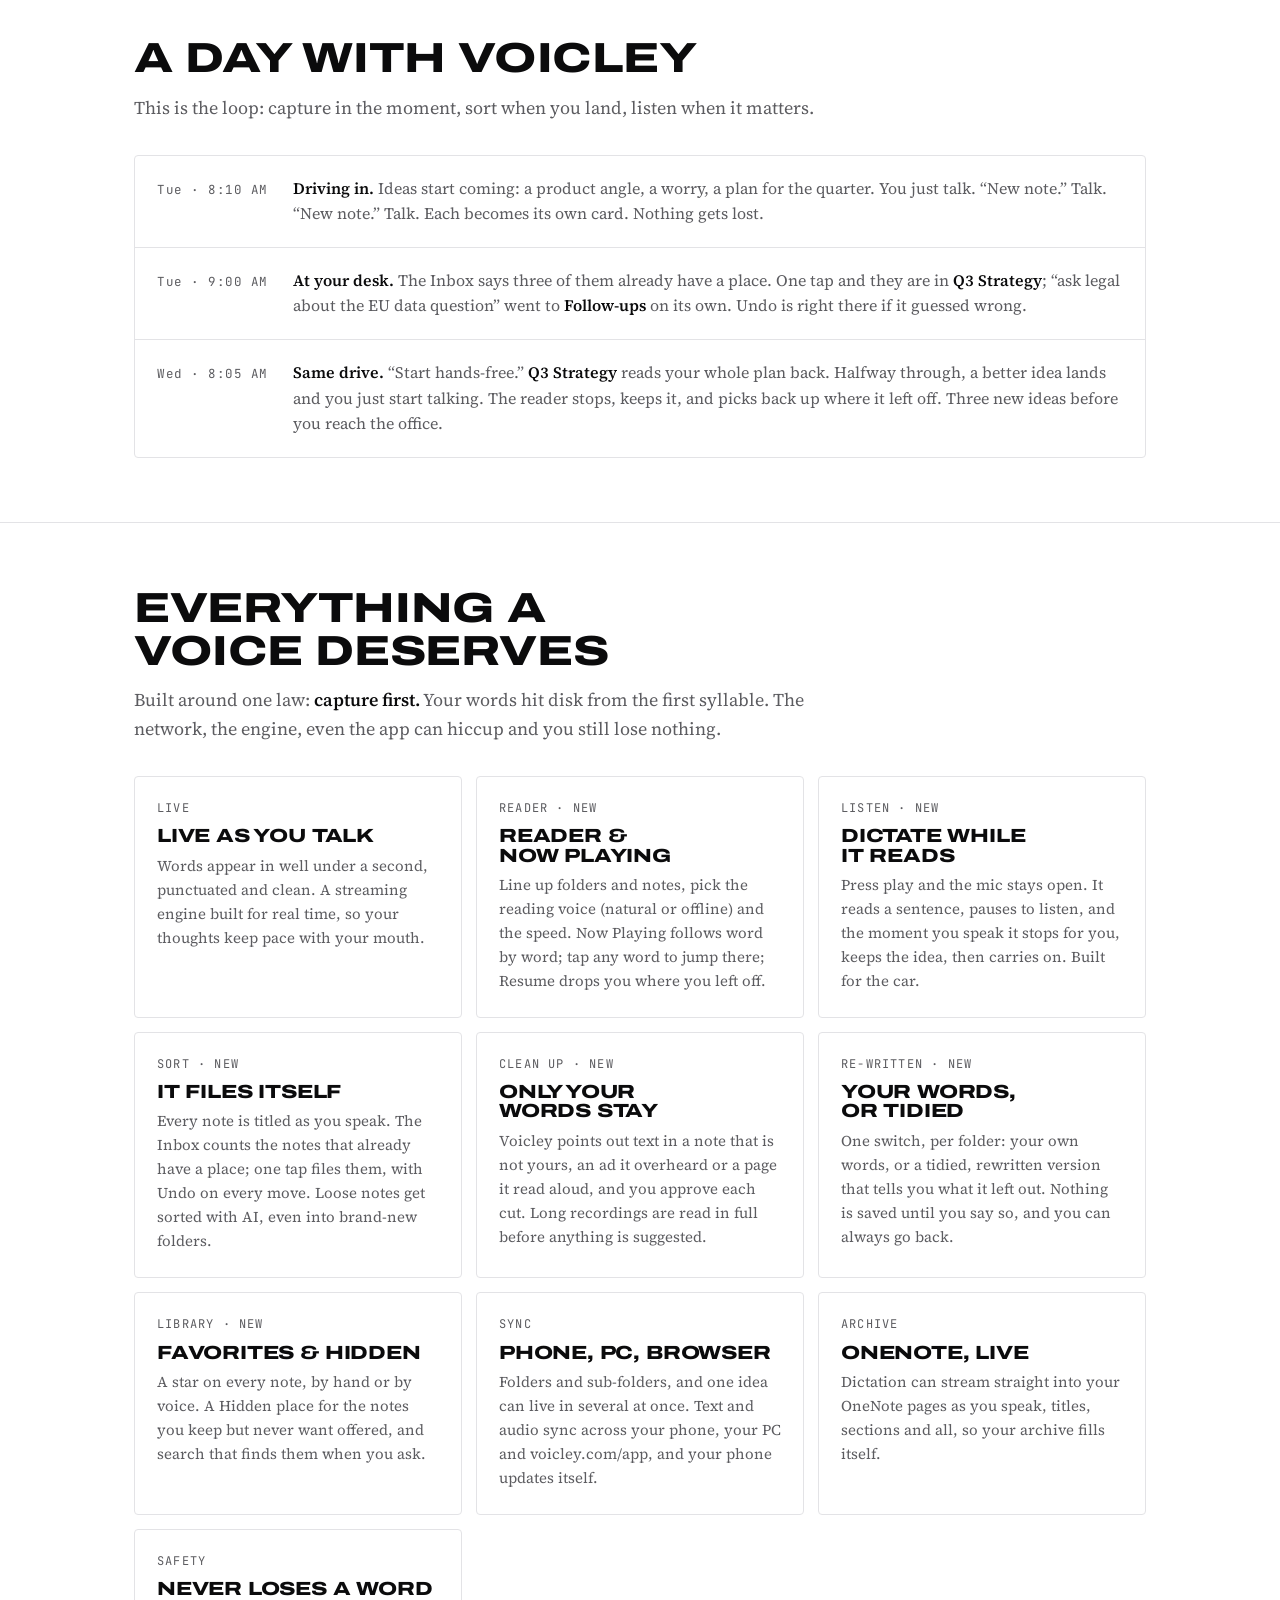
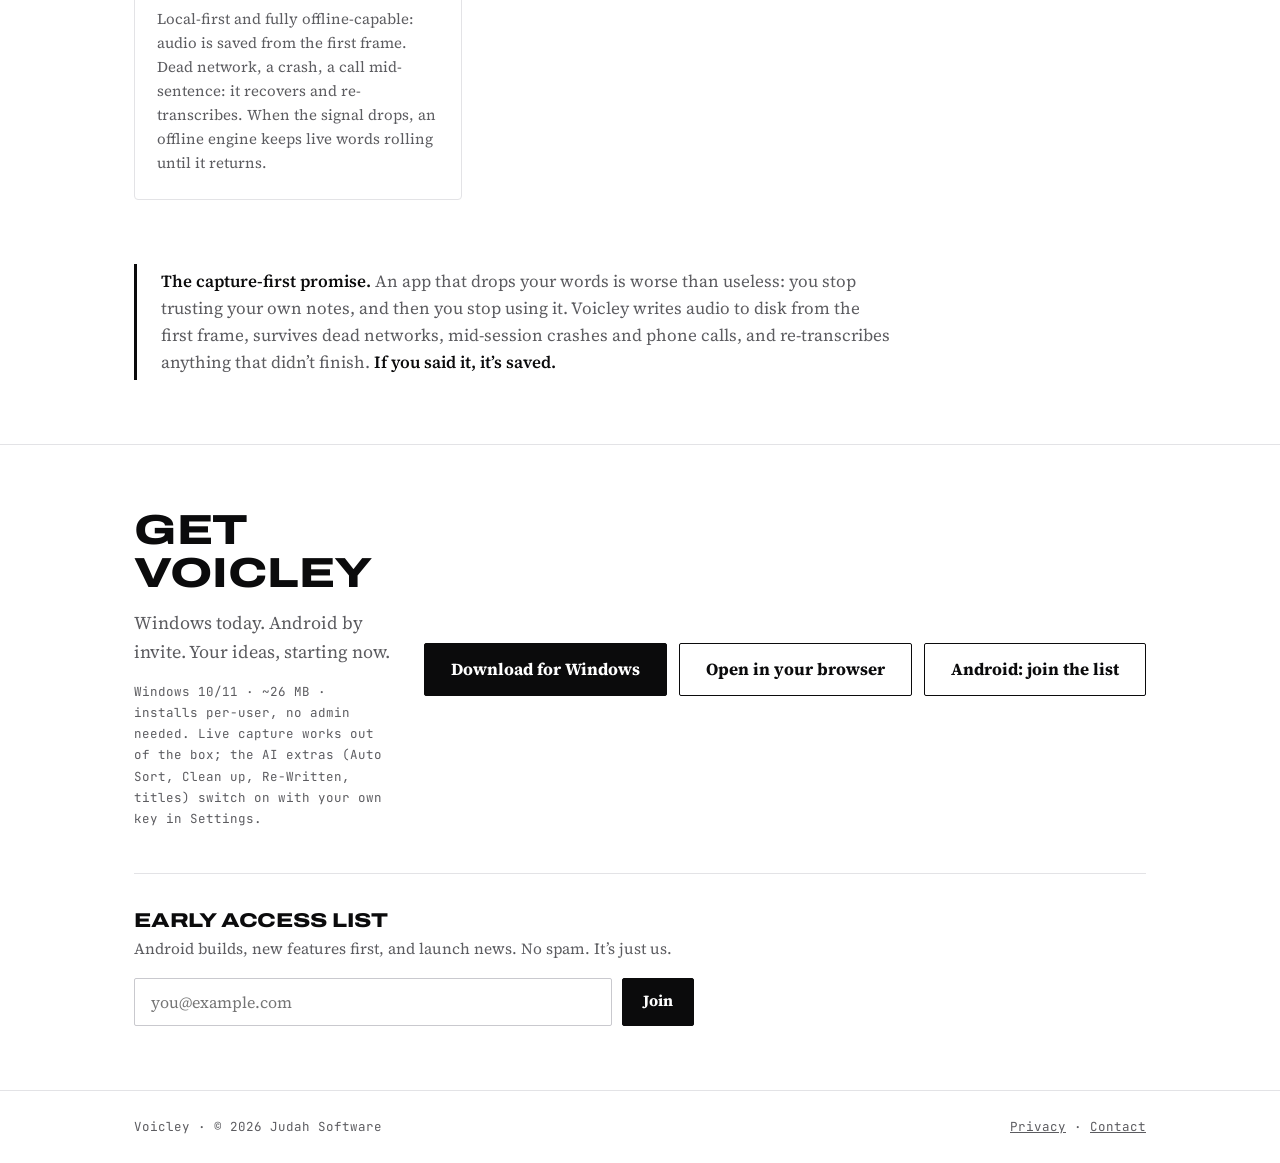
==== commit ba79742d: "Site: 'Unleash your mind, one thought at a time' opens the page Roger, 2026-10-24: "'Unleash your mi" ====
--- a/index.html
+++ b/index.html
@@ -4,9 +4,9 @@
 <meta charset="utf-8">
 <meta name="viewport" content="width=device-width, initial-scale=1">
 <title>Voicley — Dictate it. A new note for every thought.</title>
-<meta name="description" content="Dictate it. A new note for every thought. Capture the free flow of your ideas, one after another: Voicley turns each one into its own note, cleaned up and titled for you.">
+<meta name="description" content="Unleash your mind, one thought at a time. Dictate it: a new note for every thought. Capture the free flow of your ideas, one after another: Voicley turns each one into its own note, cleaned up and titled for you.">
 <meta property="og:title" content="Voicley — Dictate it. A new note for every thought.">
-<meta property="og:description" content="Capture the free flow of your ideas, one after another. Recorders give you one long file; Voicley gives every thought its own note, cleaned up and titled for you.">
+<meta property="og:description" content="Unleash your mind, one thought at a time. Recorders give you one long file; Voicley gives every thought its own note, cleaned up and titled for you.">
 <link rel="icon" type="image/png" href="favicon.png">
 <link rel="apple-touch-icon" href="apple-touch-icon.png">
 <meta name="theme-color" content="#FFFFFF">
@@ -161,9 +161,9 @@
 
 <header><div class="wrap hero">
   <div>
-    <div class="eyebrow label">Capture the free flow of your ideas, one after another</div>
+    <div class="eyebrow label">Unleash your mind, one thought at a time</div>
     <h1>Dictate it. <em>A new note for every thought.</em></h1>
-    <p class="sub">There are plenty of dictation and recording apps, and every one of them does the same thing: one session, one long file. None of them makes a new note for each thought. Voicley does. It’s dictation for the ideas you’d lose by lunchtime. Say them out loud the moment they arrive, one after another, and each one becomes its own note, cleaned up and titled for you. One of them might be worth a million dollars. Voicley costs less than lunch.</p>
+    <p class="sub"><b>Capture the free flow of your ideas, one after another.</b> There are plenty of dictation and recording apps, and every one of them does the same thing: one session, one long file. None of them makes a new note for each thought. Voicley does. It’s dictation for the ideas you’d lose by lunchtime. Say them out loud the moment they arrive, one after another, and each one becomes its own note, cleaned up and titled for you. One of them might be worth a million dollars. Voicley costs less than lunch.</p>
     <p class="sub simple"><b>One box to talk into, and everything you’ve said underneath it.</b> That’s the whole screen. Nothing to set up, nothing to learn.</p>
     <div class="cta-row">
       <a class="btn big" href="#download">Download for Windows</a>
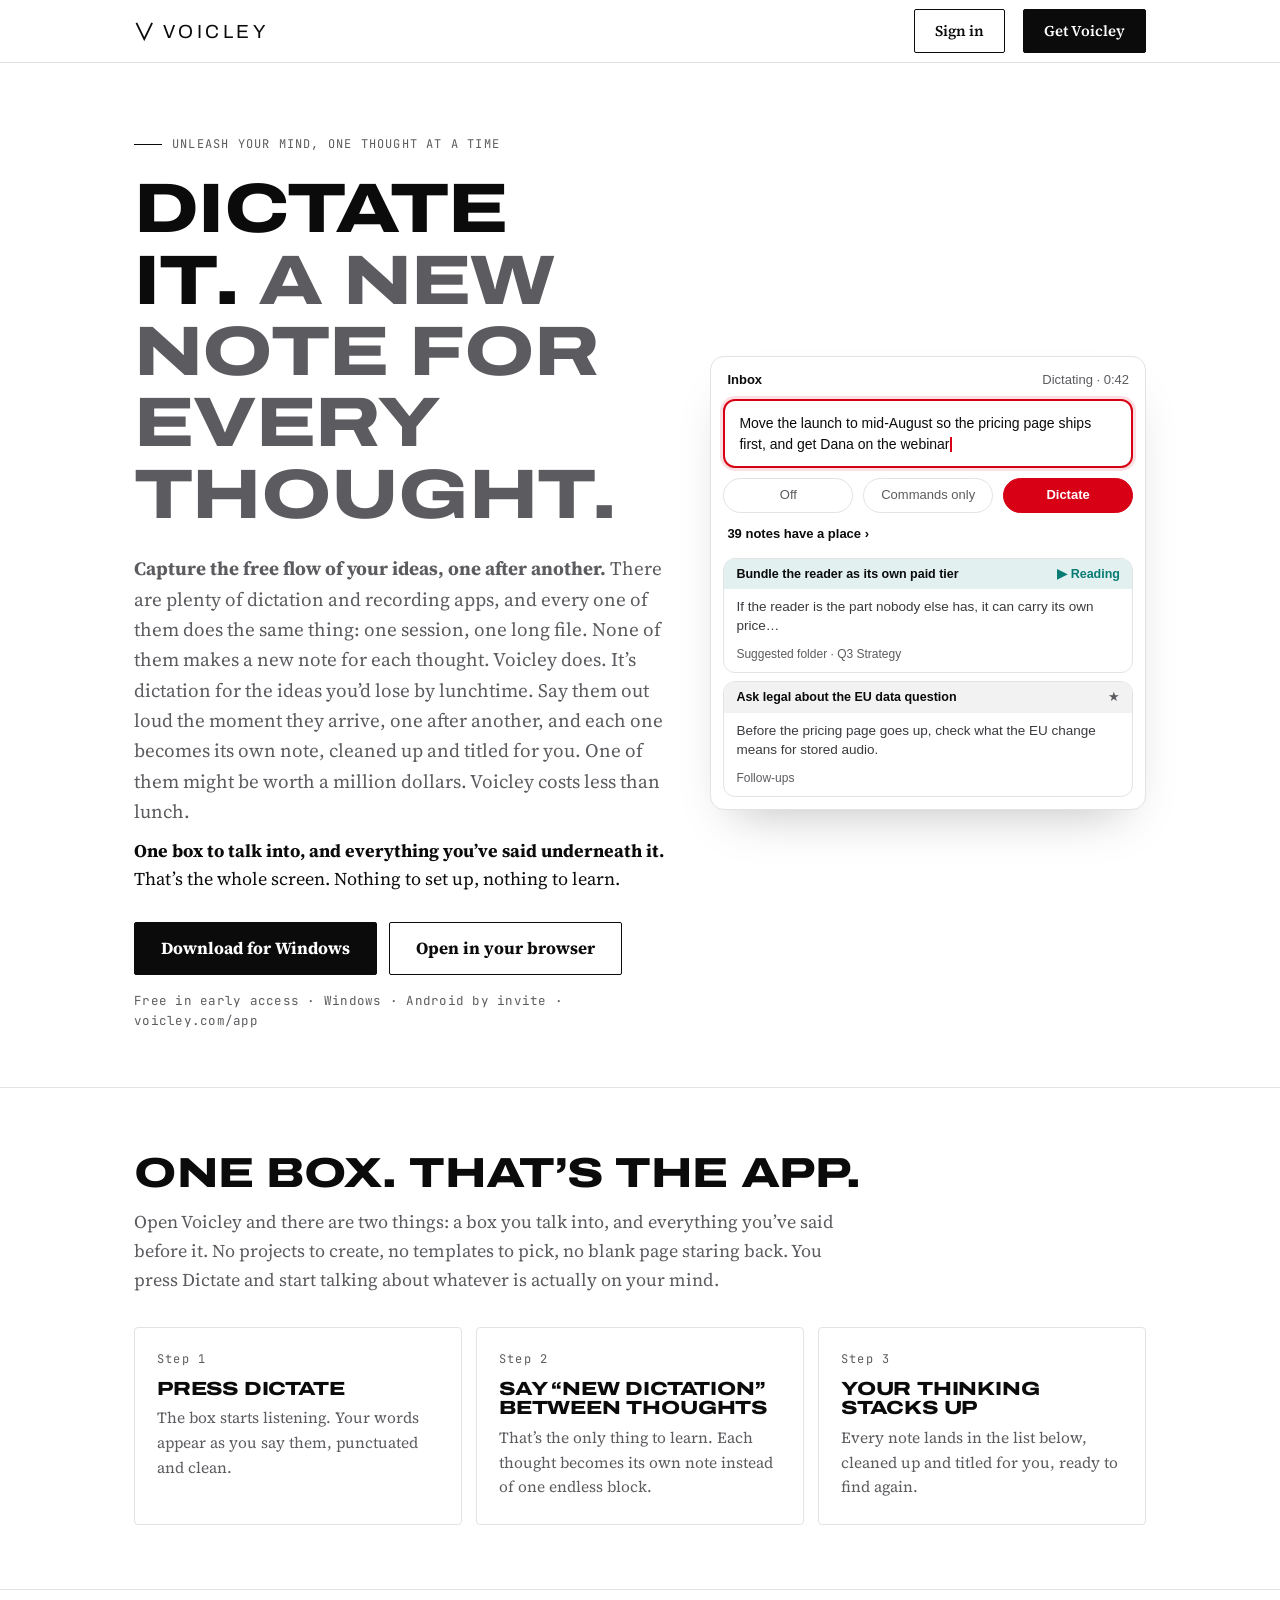
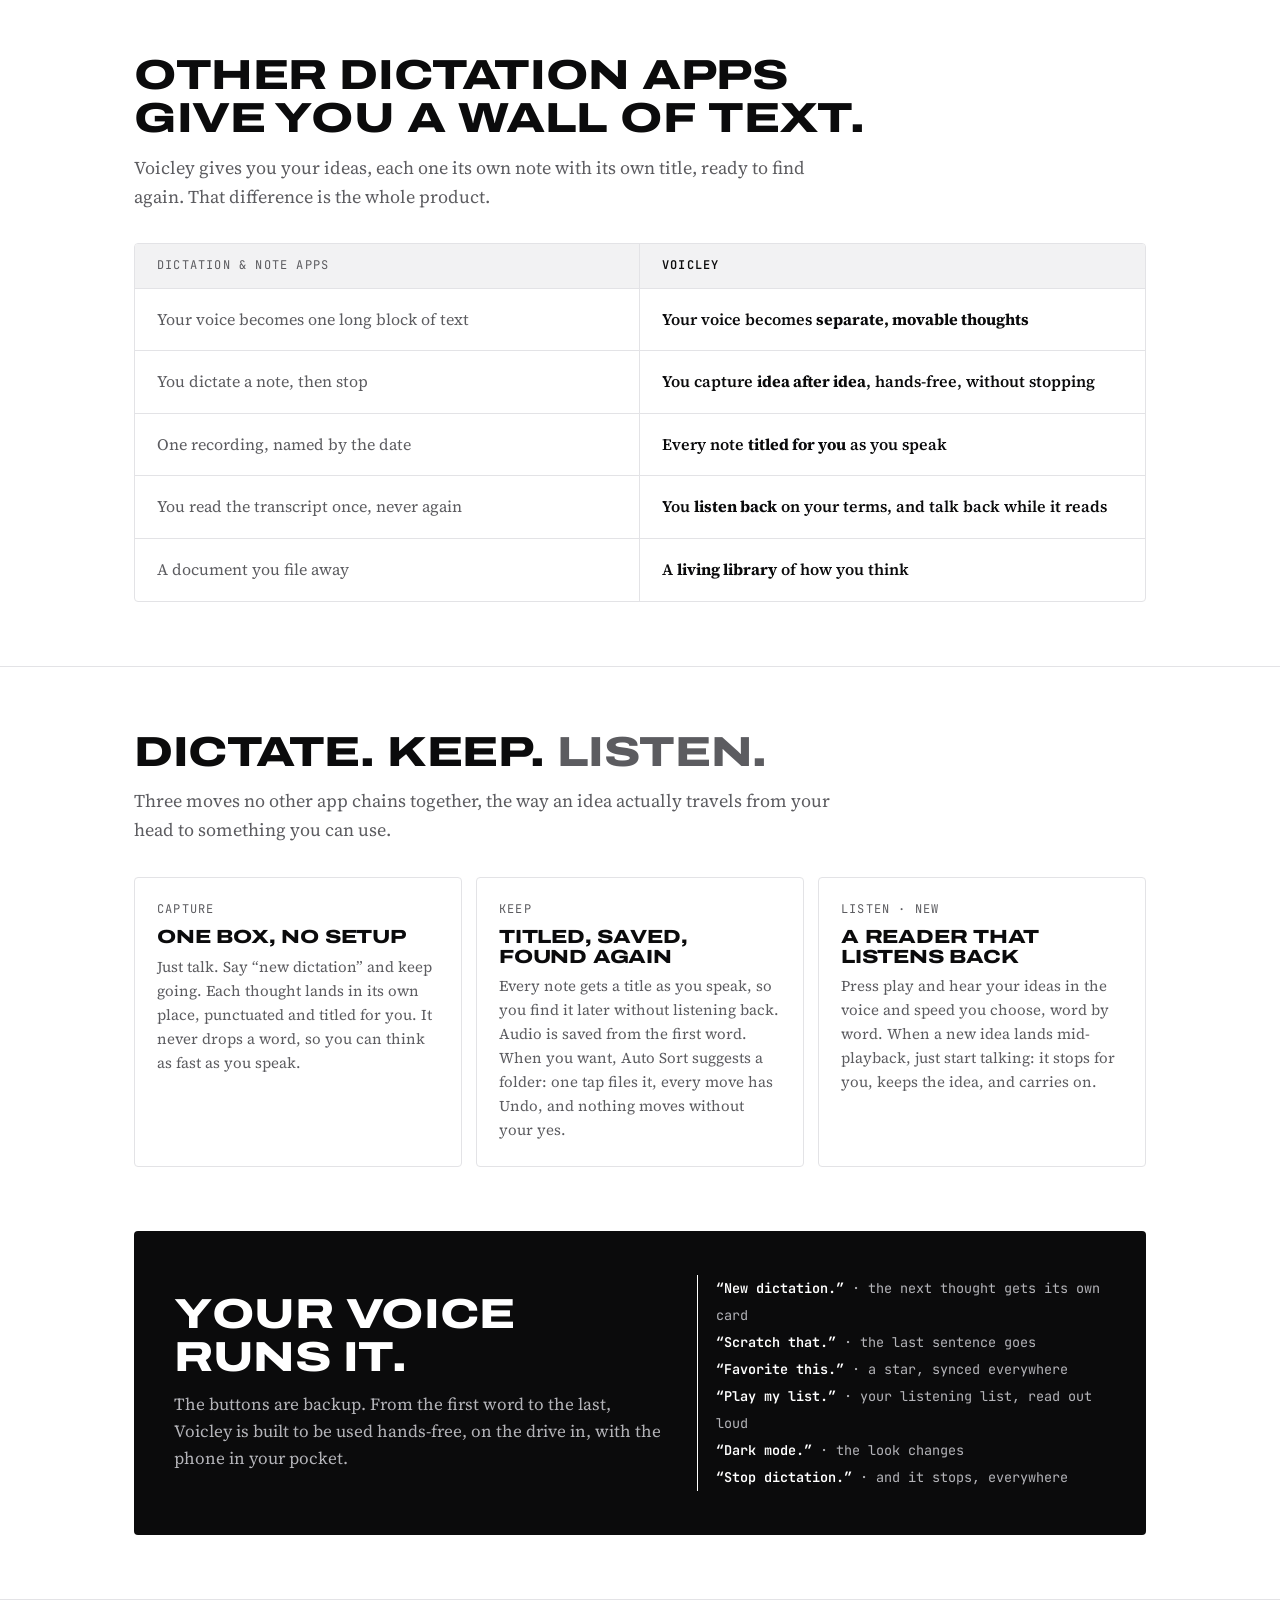
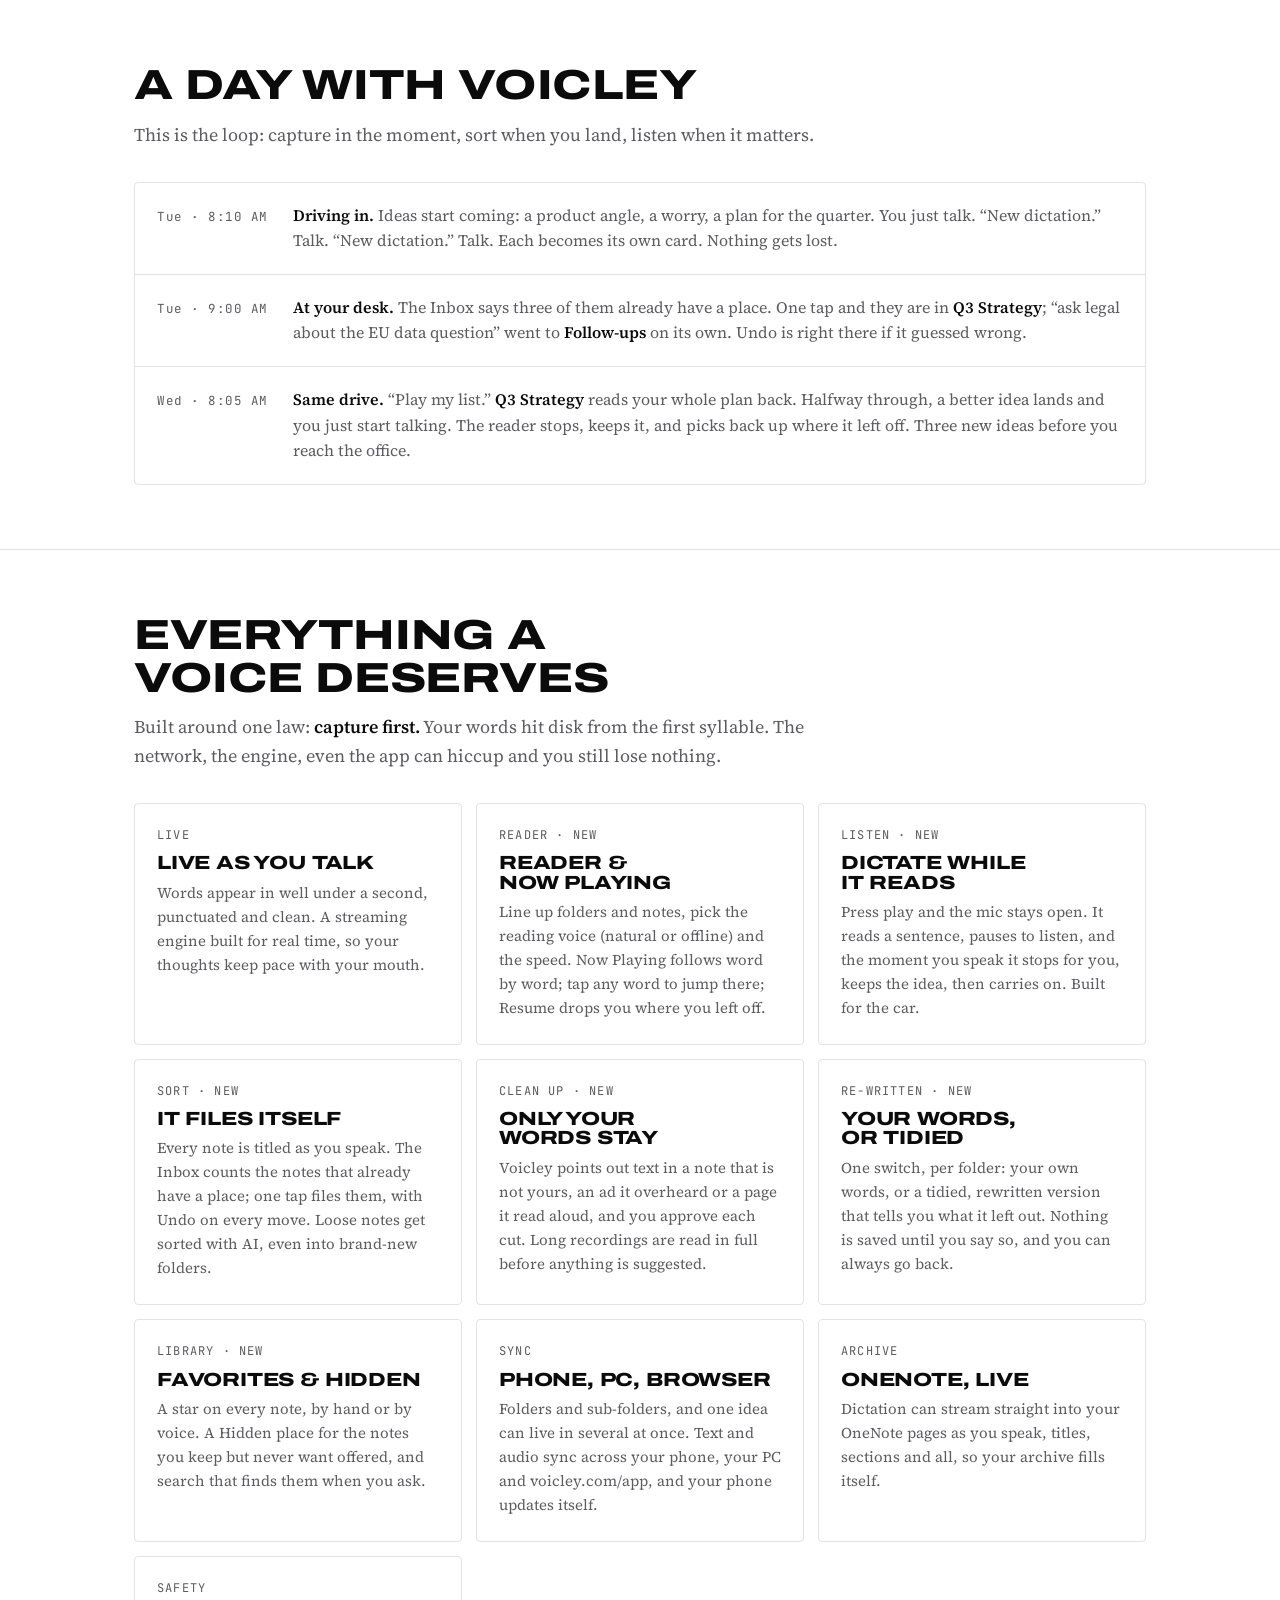
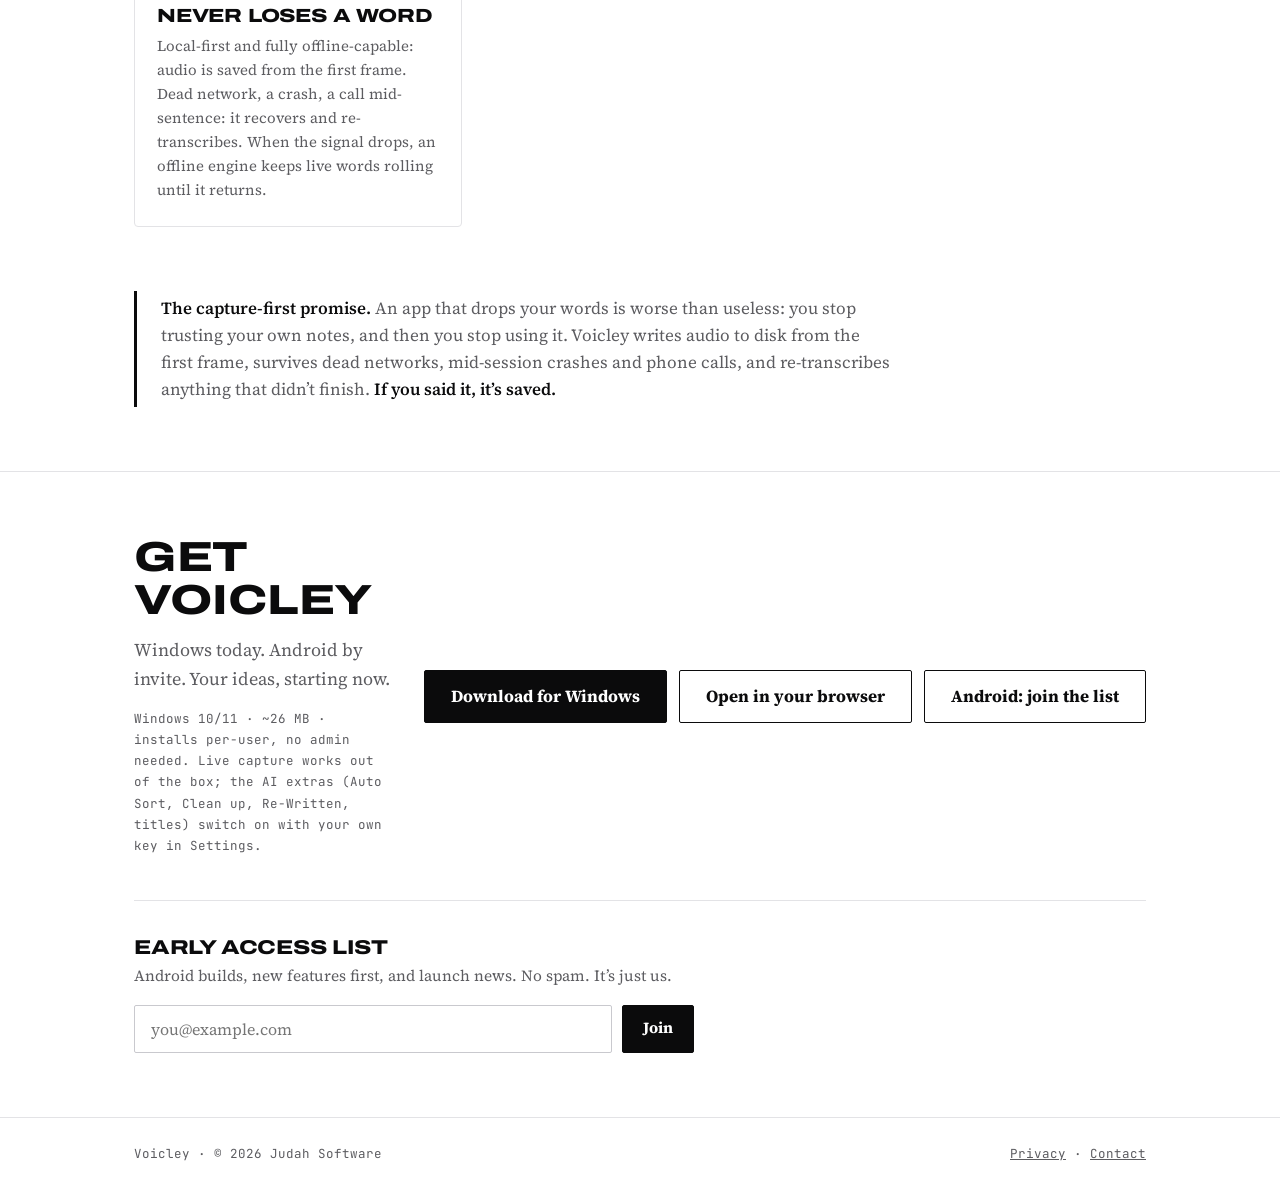
==== commit da2d63a1: "Site: the app's commands - 'new dictation', 'Play my list' Roger, 2026-10-25: "You are using new not" ====
--- a/index.html
+++ b/index.html
@@ -186,7 +186,7 @@
   <p class="lead">Open Voicley and there are two things: a box you talk into, and everything you’ve said before it. No projects to create, no templates to pick, no blank page staring back. You press Dictate and start talking about whatever is actually on your mind.</p>
   <div class="steps">
     <div class="step"><div class="n">Step 1</div><h3>Press Dictate</h3><p>The box starts listening. Your words appear as you say them, punctuated and clean.</p></div>
-    <div class="step"><div class="n">Step 2</div><h3>Say “new note” between thoughts</h3><p>That’s the only thing to learn. Each thought becomes its own note instead of one endless block.</p></div>
+    <div class="step"><div class="n">Step 2</div><h3>Say “new dictation” between thoughts</h3><p>That’s the only thing to learn. Each thought becomes its own note instead of one endless block.</p></div>
     <div class="step"><div class="n">Step 3</div><h3>Your thinking stacks up</h3><p>Every note lands in the list below, cleaned up and titled for you, ready to find again.</p></div>
   </div>
 </div></section>
@@ -208,7 +208,7 @@
   <h2>Dictate. Keep. <em>Listen.</em></h2>
   <p class="lead">Three moves no other app chains together, the way an idea actually travels from your head to something you can use.</p>
   <div class="cards">
-    <div class="card"><span class="label">Capture</span><h3>One box, no setup</h3><p>Just talk. Say “new note” and keep going. Each thought lands in its own place, punctuated and titled for you. It never drops a word, so you can think as fast as you speak.</p></div>
+    <div class="card"><span class="label">Capture</span><h3>One box, no setup</h3><p>Just talk. Say “new dictation” and keep going. Each thought lands in its own place, punctuated and titled for you. It never drops a word, so you can think as fast as you speak.</p></div>
     <div class="card"><span class="label">Keep</span><h3>Titled, saved, found again</h3><p>Every note gets a title as you speak, so you find it later without listening back. Audio is saved from the first word. When you want, Auto Sort suggests a folder: one tap files it, every move has Undo, and nothing moves without your yes.</p></div>
     <div class="card"><span class="label">Listen · new</span><h3>A reader that listens back</h3><p>Press play and hear your ideas in the voice and speed you choose, word by word. When a new idea lands mid-playback, just start talking: it stops for you, keeps the idea, and carries on.</p></div>
   </div>
@@ -221,10 +221,10 @@
       <p>The buttons are backup. From the first word to the last, Voicley is built to be used hands-free, on the drive in, with the phone in your pocket.</p>
     </div>
     <div class="say">
-      <b>“New note.”</b> · the next thought gets its own card<br>
+      <b>“New dictation.”</b> · the next thought gets its own card<br>
       <b>“Scratch that.”</b> · the last sentence goes<br>
       <b>“Favorite this.”</b> · a star, synced everywhere<br>
-      <b>“Start hands-free.”</b> · dictate and play in one press<br>
+      <b>“Play my list.”</b> · your listening list, read out loud<br>
       <b>“Dark mode.”</b> · the look changes<br>
       <b>“Stop dictation.”</b> · and it stops, everywhere
     </div>
@@ -235,9 +235,9 @@
   <h2>A day with Voicley</h2>
   <p class="lead">This is the loop: capture in the moment, sort when you land, listen when it matters.</p>
   <div class="story">
-    <div class="sline"><div class="when">Tue · 8:10 AM</div><div class="what"><b>Driving in.</b> Ideas start coming: a product angle, a worry, a plan for the quarter. You just talk. “New note.” Talk. “New note.” Talk. Each becomes its own card. Nothing gets lost.</div></div>
+    <div class="sline"><div class="when">Tue · 8:10 AM</div><div class="what"><b>Driving in.</b> Ideas start coming: a product angle, a worry, a plan for the quarter. You just talk. “New dictation.” Talk. “New dictation.” Talk. Each becomes its own card. Nothing gets lost.</div></div>
     <div class="sline"><div class="when">Tue · 9:00 AM</div><div class="what"><b>At your desk.</b> The Inbox says three of them already have a place. One tap and they are in <b>Q3 Strategy</b>; “ask legal about the EU data question” went to <b>Follow-ups</b> on its own. Undo is right there if it guessed wrong.</div></div>
-    <div class="sline"><div class="when">Wed · 8:05 AM</div><div class="what"><b>Same drive.</b> “Start hands-free.” <b>Q3 Strategy</b> reads your whole plan back. Halfway through, a better idea lands and you just start talking. The reader stops, keeps it, and picks back up where it left off. Three new ideas before you reach the office.</div></div>
+    <div class="sline"><div class="when">Wed · 8:05 AM</div><div class="what"><b>Same drive.</b> “Play my list.” <b>Q3 Strategy</b> reads your whole plan back. Halfway through, a better idea lands and you just start talking. The reader stops, keeps it, and picks back up where it left off. Three new ideas before you reach the office.</div></div>
   </div>
 </div></section>
 
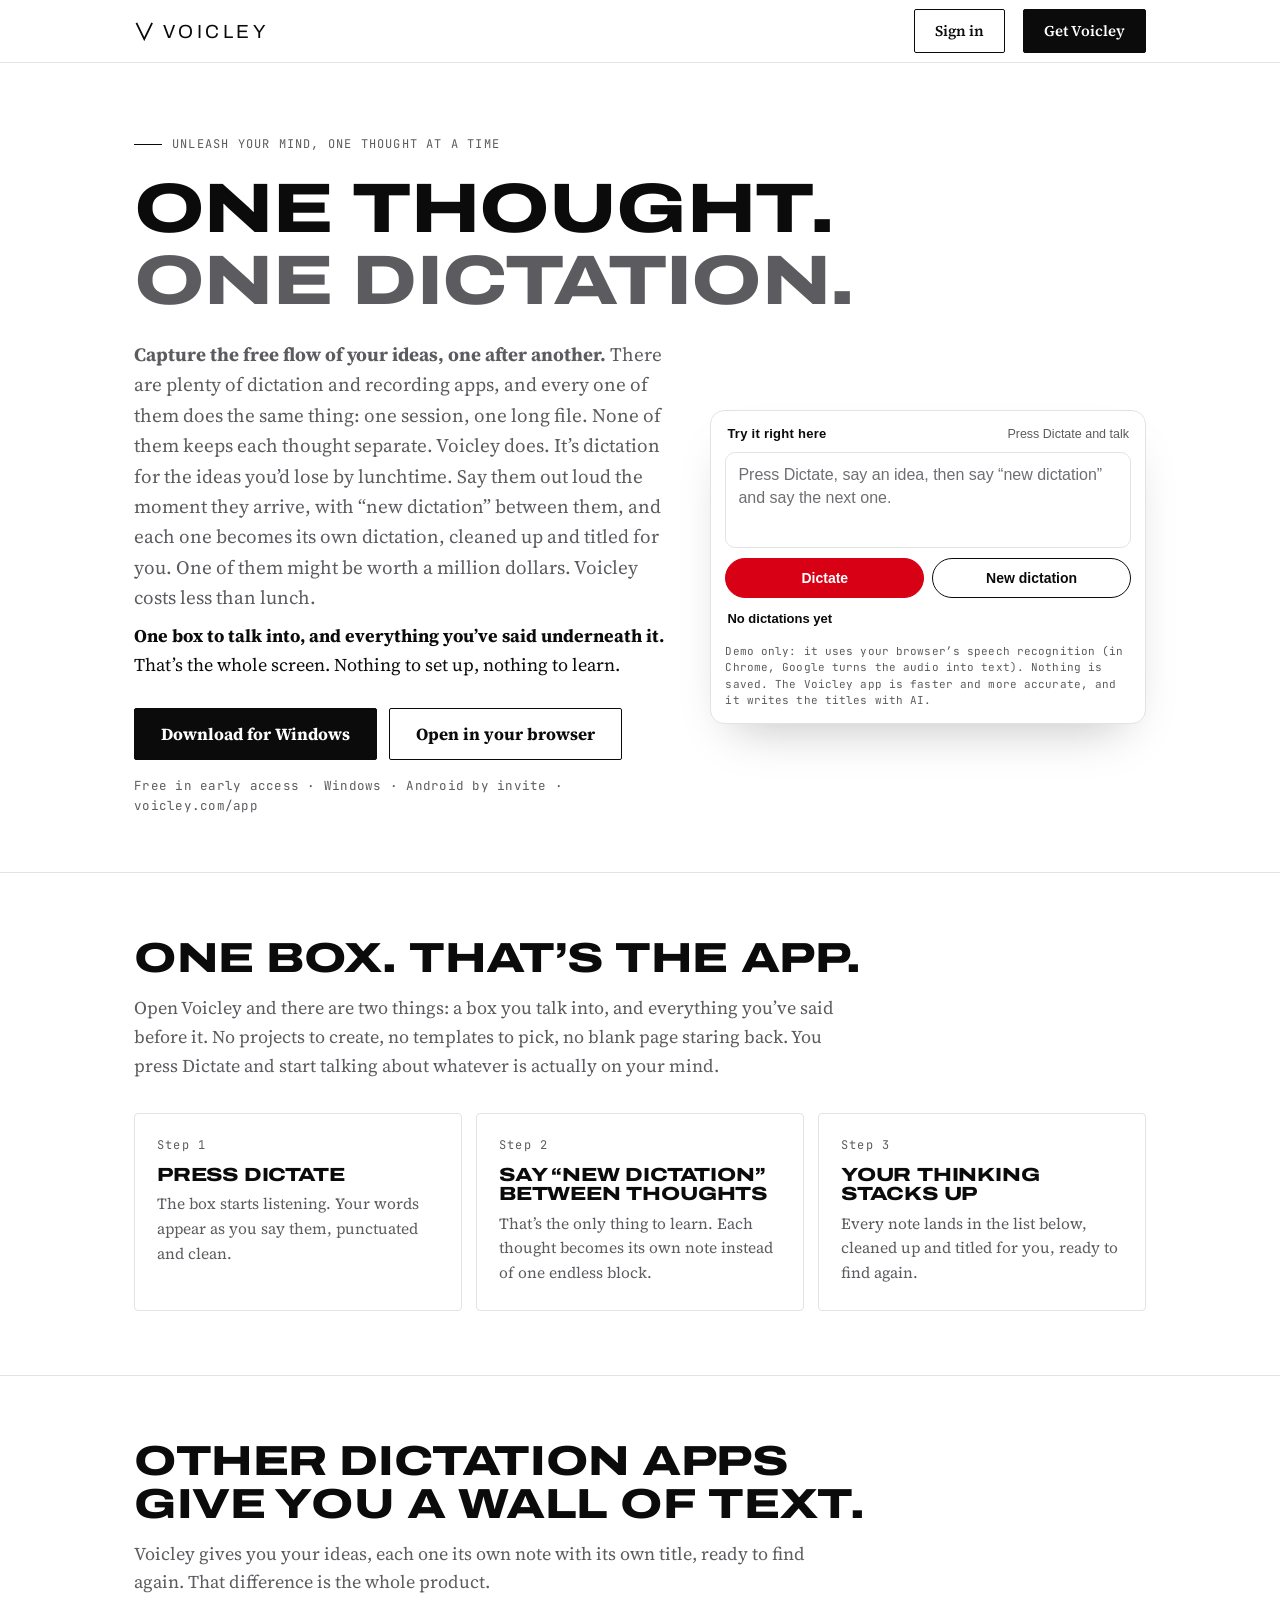
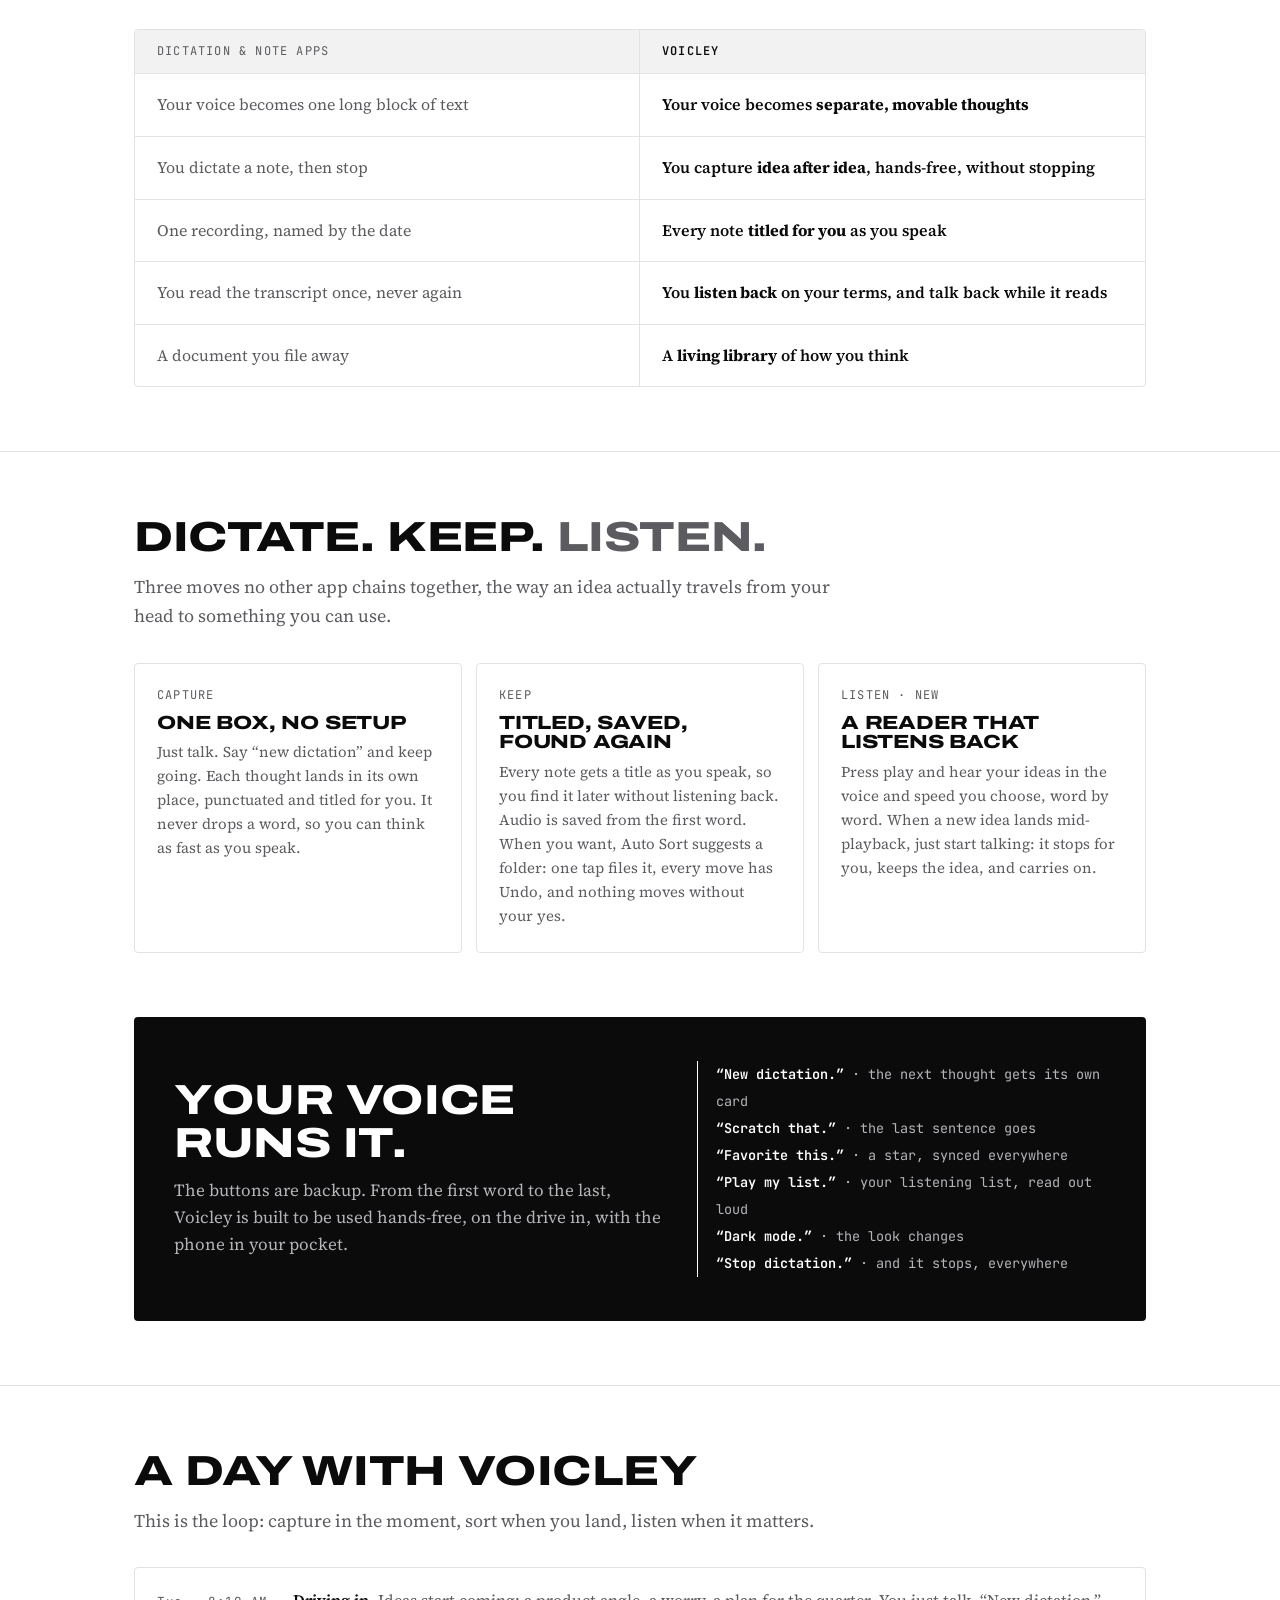
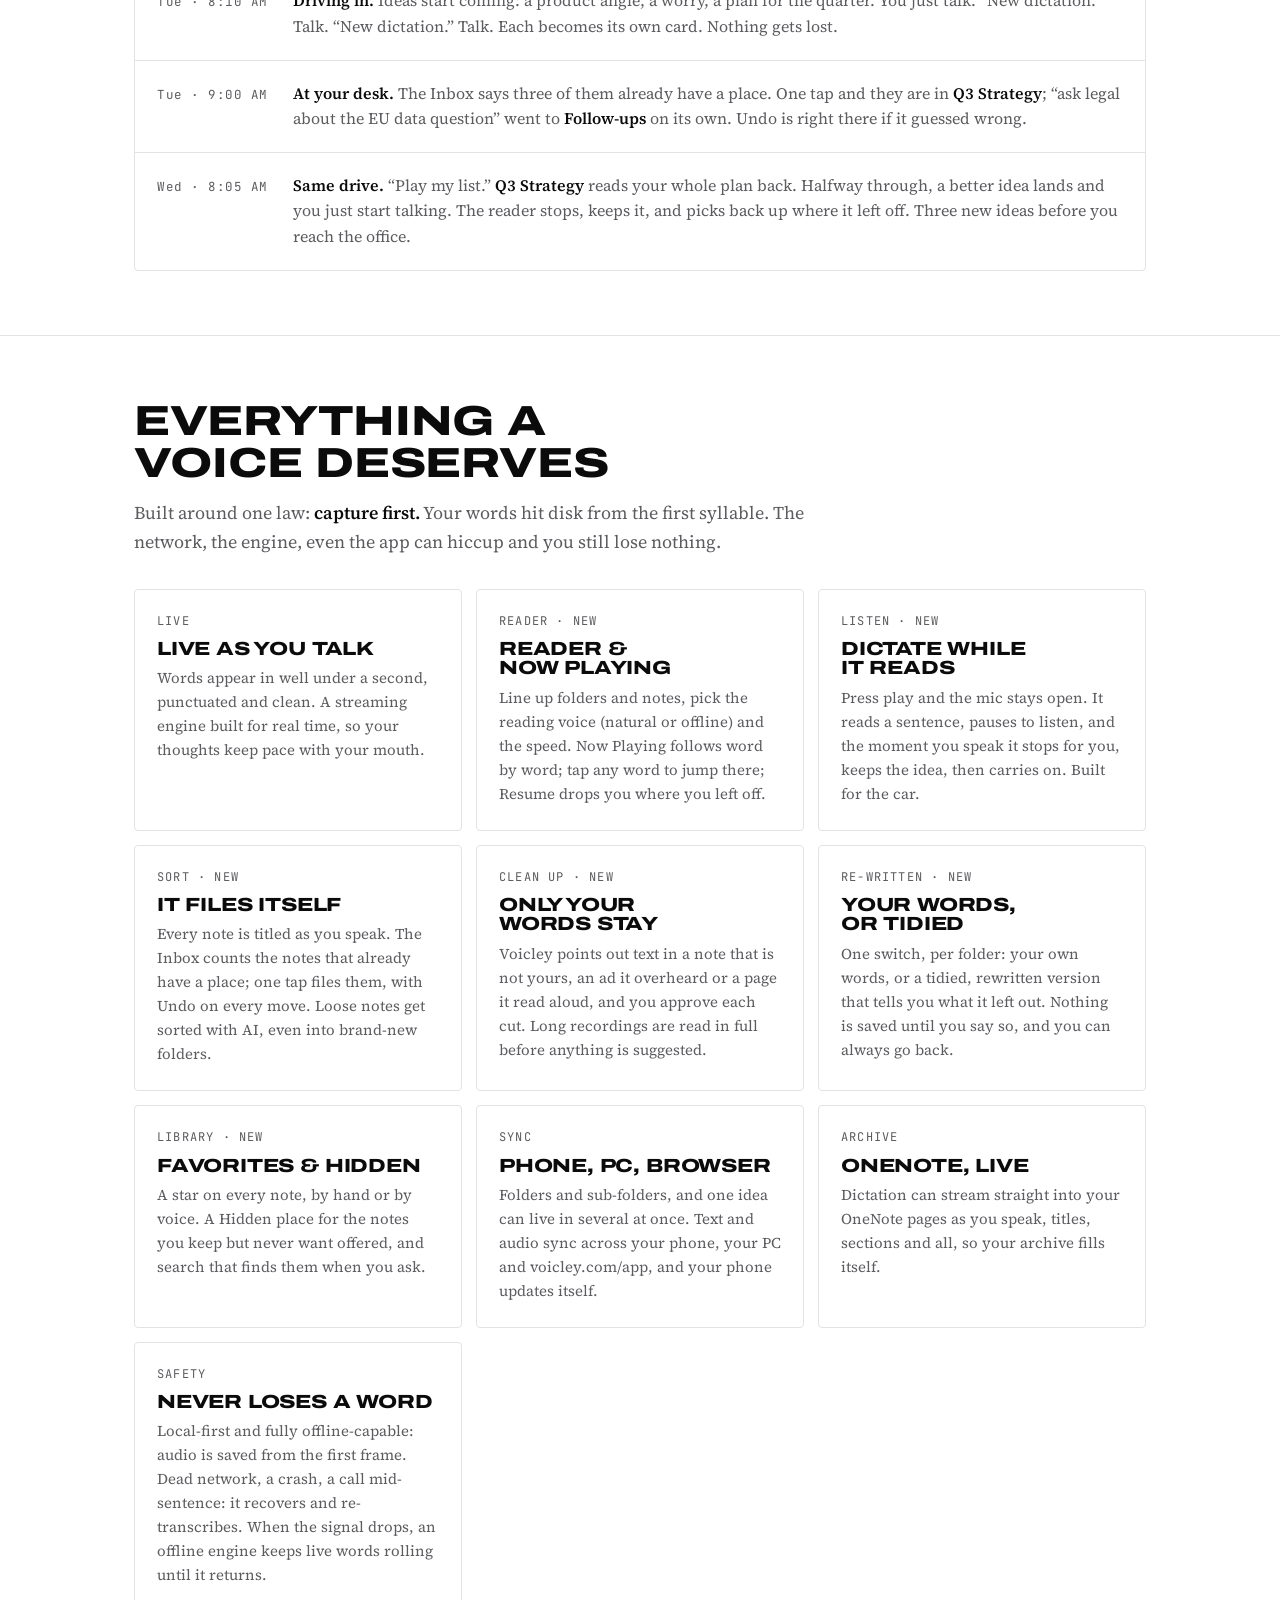
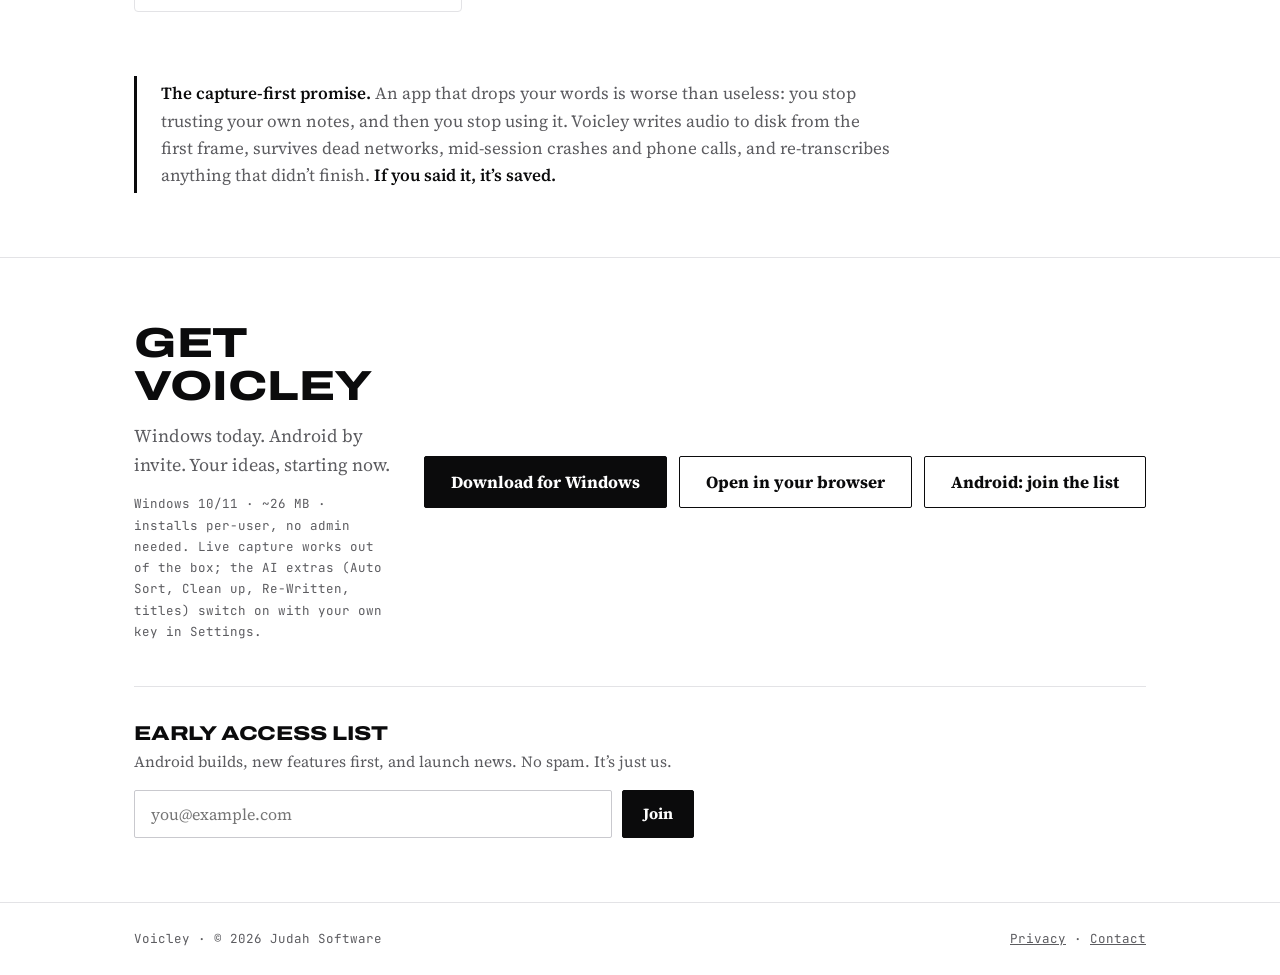
==== commit 9aa12aed: "Site: option H - 'One thought. One dictation.' with a live dictation box Roger, 2026-10-25: "Put opt" ====
--- a/index.html
+++ b/index.html
@@ -3,10 +3,12 @@
 <head>
 <meta charset="utf-8">
 <meta name="viewport" content="width=device-width, initial-scale=1">
-<title>Voicley — Dictate it. A new note for every thought.</title>
-<meta name="description" content="Unleash your mind, one thought at a time. Dictate it: a new note for every thought. Capture the free flow of your ideas, one after another: Voicley turns each one into its own note, cleaned up and titled for you.">
-<meta property="og:title" content="Voicley — Dictate it. A new note for every thought.">
-<meta property="og:description" content="Unleash your mind, one thought at a time. Recorders give you one long file; Voicley gives every thought its own note, cleaned up and titled for you.">
+<title>Voicley — One thought. One dictation.</title>
+<meta name="description" content="Unleash your mind, one thought at a time. Voicley is dictation that keeps every thought separate: say “new dictation” between ideas and each one becomes its own dictation, cleaned up and titled for you.">
+<meta property="og:title" content="Voicley — One thought. One dictation.">
+<meta property="og:description" content="Unleash your mind, one thought at a time. Recorders give you one long file; Voicley gives every thought its own dictation, cleaned up and titled for you. Try it on the page.">
+<link rel="stylesheet" href="demo/voice-demo.css">
+<script src="demo/voice-demo.js" defer></script>
 <link rel="icon" type="image/png" href="favicon.png">
 <link rel="apple-touch-icon" href="apple-touch-icon.png">
 <meta name="theme-color" content="#FFFFFF">
@@ -159,11 +161,14 @@
   </span>
 </div></nav>
 
-<header><div class="wrap hero">
+<header>
+<div class="wrap vfullhead">
+  <div class="eyebrow label">Unleash your mind, one thought at a time</div>
+  <h1>One thought. <em>One dictation.</em></h1>
+</div>
+<div class="wrap hero">
   <div>
-    <div class="eyebrow label">Unleash your mind, one thought at a time</div>
-    <h1>Dictate it. <em>A new note for every thought.</em></h1>
-    <p class="sub"><b>Capture the free flow of your ideas, one after another.</b> There are plenty of dictation and recording apps, and every one of them does the same thing: one session, one long file. None of them makes a new note for each thought. Voicley does. It’s dictation for the ideas you’d lose by lunchtime. Say them out loud the moment they arrive, one after another, and each one becomes its own note, cleaned up and titled for you. One of them might be worth a million dollars. Voicley costs less than lunch.</p>
+    <p class="sub"><b>Capture the free flow of your ideas, one after another.</b> There are plenty of dictation and recording apps, and every one of them does the same thing: one session, one long file. None of them keeps each thought separate. Voicley does. It’s dictation for the ideas you’d lose by lunchtime. Say them out loud the moment they arrive, with “new dictation” between them, and each one becomes its own dictation, cleaned up and titled for you. One of them might be worth a million dollars. Voicley costs less than lunch.</p>
     <p class="sub simple"><b>One box to talk into, and everything you’ve said underneath it.</b> That’s the whole screen. Nothing to set up, nothing to learn.</p>
     <div class="cta-row">
       <a class="btn big" href="#download">Download for Windows</a>
@@ -171,14 +176,7 @@
     </div>
     <p class="fine">Free in early access · Windows · Android by invite · voicley.com/app</p>
   </div>
-  <div class="mock" aria-hidden="true">
-    <div class="mhead"><b>Inbox</b><span>Dictating · 0:42</span></div>
-    <div class="box">Move the launch to mid-August so the pricing page ships first, and get Dana on the webinar<span class="cursor"></span></div>
-    <div class="mrow"><span class="pill">Off</span><span class="pill">Commands only</span><span class="pill on">Dictate</span></div>
-    <div class="count">39 notes have a place ›</div>
-    <div class="item playing"><div class="bar">Bundle the reader as its own paid tier<span>▶ Reading</span></div><div class="body">If the reader is the part nobody else has, it can carry its own price…</div><div class="foot">Suggested folder · Q3 Strategy</div></div>
-    <div class="item"><div class="bar">Ask legal about the EU data question<span>★</span></div><div class="body">Before the pricing page goes up, check what the EU change means for stored audio.</div><div class="foot">Follow-ups</div></div>
-  </div>
+  <div id="vdemo" aria-label="Try Voicley: a live dictation demo"></div>
 </div></header>
 
 <section id="simple"><div class="wrap">
--- a/demo/voice-demo.css
+++ b/demo/voice-demo.css
@@ -0,0 +1,28 @@
+/* voicley.com: the live dictation demo. Uses the site's tokens. */
+.vdemo{background:#fff;color:var(--ink);border:1px solid var(--line);border-radius:14px;padding:14px;box-shadow:0 24px 48px -24px rgba(11,11,12,.28);font-family:-apple-system,"Segoe UI",Roboto,Helvetica,Arial,sans-serif;font-size:14.5px;line-height:1.45}
+.vdemo .vtop{display:flex;justify-content:space-between;align-items:baseline;gap:10px;padding:0 2px 8px}
+.vdemo .vtop b{font-weight:700;font-size:13px;letter-spacing:.02em}
+.vdemo .vstatus{font-size:12.5px;color:var(--dim);text-align:right}
+.vdemo .vstatus.live{color:var(--rec);font-weight:600}
+.vdemo .vbox{min-height:96px;border:1.5px solid var(--line);border-radius:10px;padding:10px 12px;font-size:16px;line-height:1.45;color:var(--ink);background:#fff;outline:none;width:100%;resize:none;font-family:inherit;display:block}
+.vdemo .vbox.live{border-color:var(--rec);box-shadow:0 0 0 3px rgba(215,0,21,.10)}
+.vdemo .vbox .vint{color:var(--quiet)}
+.vdemo .vbox .vph{color:var(--quiet)}
+.vdemo .vrow{display:flex;gap:8px;margin-top:10px}
+.vdemo button{flex:1;font:inherit;font-weight:700;font-size:14px;border-radius:999px;padding:9px 12px;cursor:pointer;border:1.5px solid var(--ink)}
+.vdemo .vdict{background:var(--rec);border-color:var(--rec);color:#fff}
+.vdemo .vdict.live{background:#fff;color:var(--rec)}
+.vdemo .vnew{background:#fff;color:var(--ink)}
+.vdemo .vcount{font-size:13px;font-weight:600;padding:12px 2px 4px}
+.vdemo .vlist{max-height:270px;overflow:auto}
+.vdemo .vcard{border:1px solid var(--line);border-radius:12px;margin-top:8px;overflow:hidden;animation:vin .35s ease}
+.vdemo .vcard .vt{background:var(--fill);padding:6px 12px;font-size:12.5px;font-weight:700}
+.vdemo .vcard .vb{padding:8px 12px;font-size:13.5px;color:var(--dim)}
+.vdemo .vfine{font-family:var(--mono);font-size:11px;color:var(--dim);margin-top:10px;letter-spacing:.01em;line-height:1.5}
+@keyframes vin{from{opacity:0;transform:translateY(-6px)}to{opacity:1;transform:none}}
+@media (prefers-reduced-motion:reduce){.vdemo .vcard{animation:none}}
+/* The headline runs the full width above the paragraph and the box. */
+.vfullhead{margin-bottom:12px}
+.vfullhead h1{max-width:none}
+/* On a phone, the box comes straight after the headline, before the paragraph. */
+@media(max-width:820px){header .hero .vdemo{order:-1;margin:16px 0 4px}}
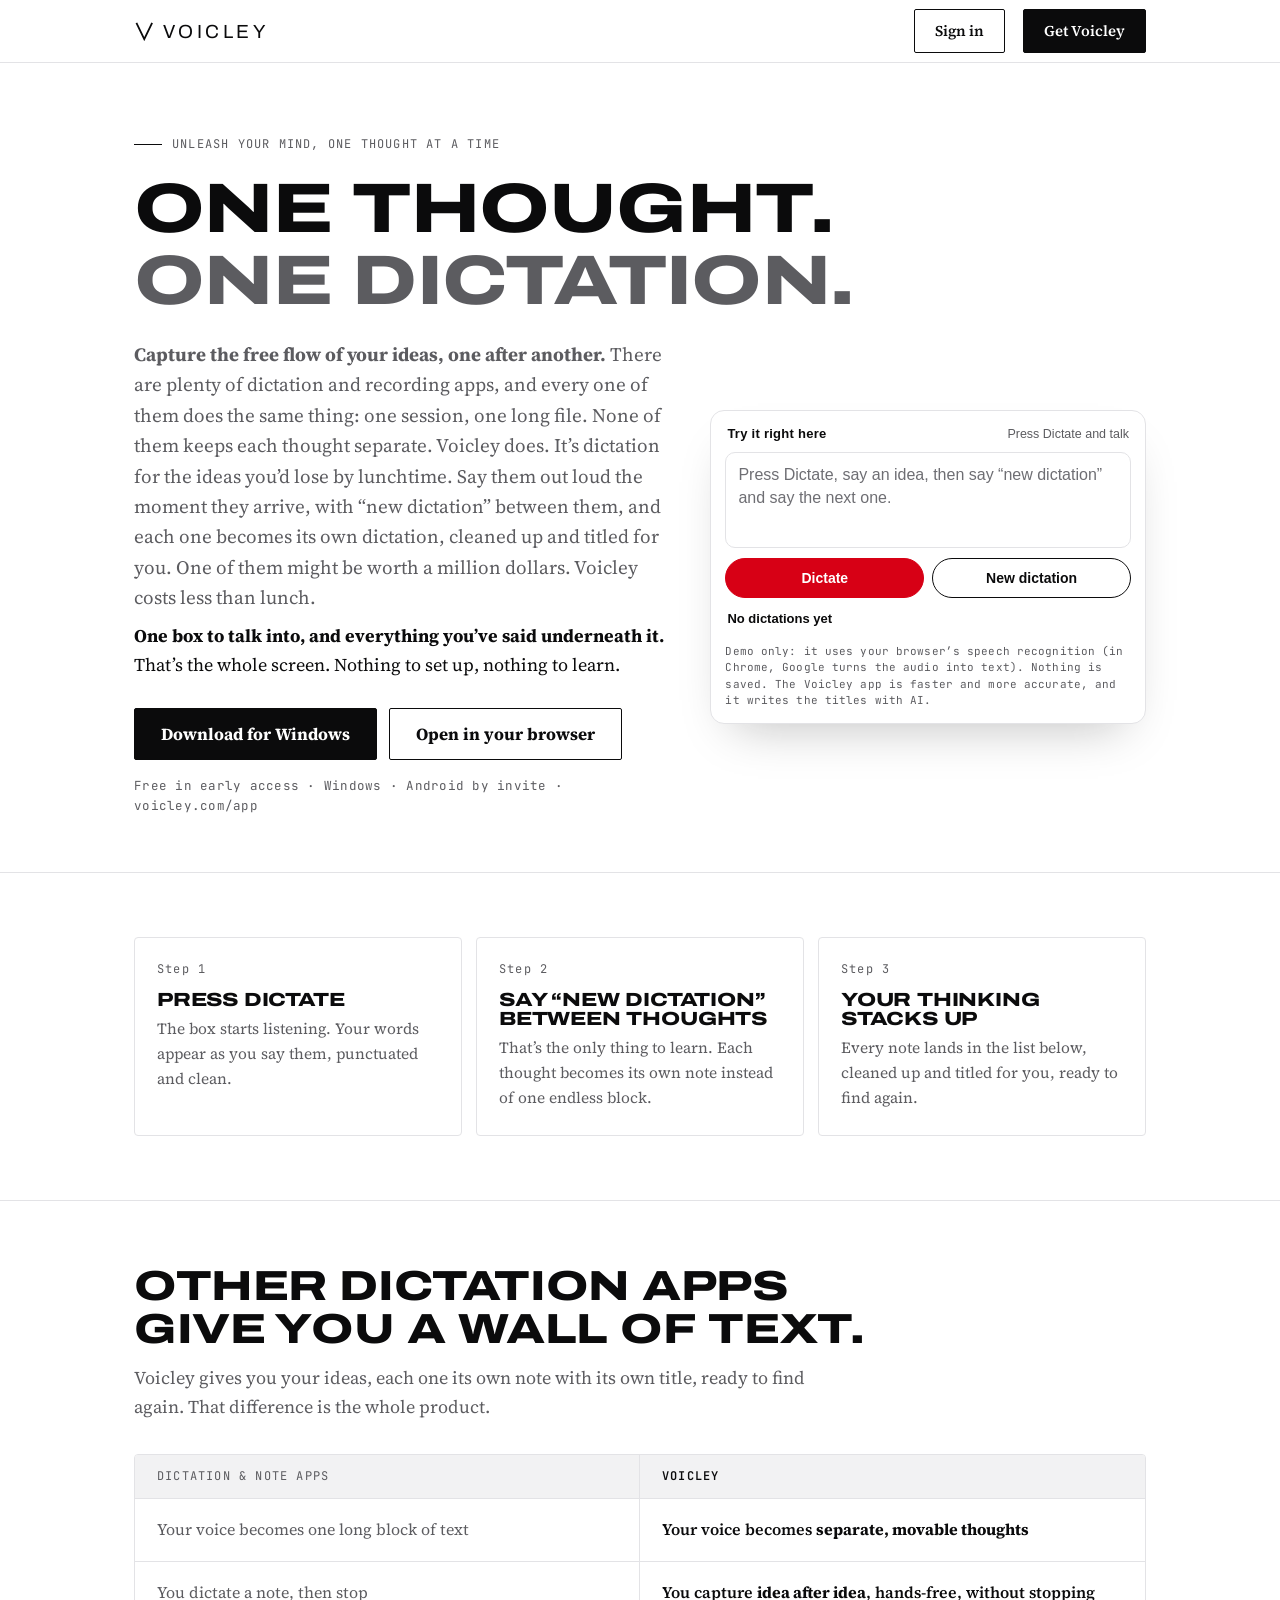
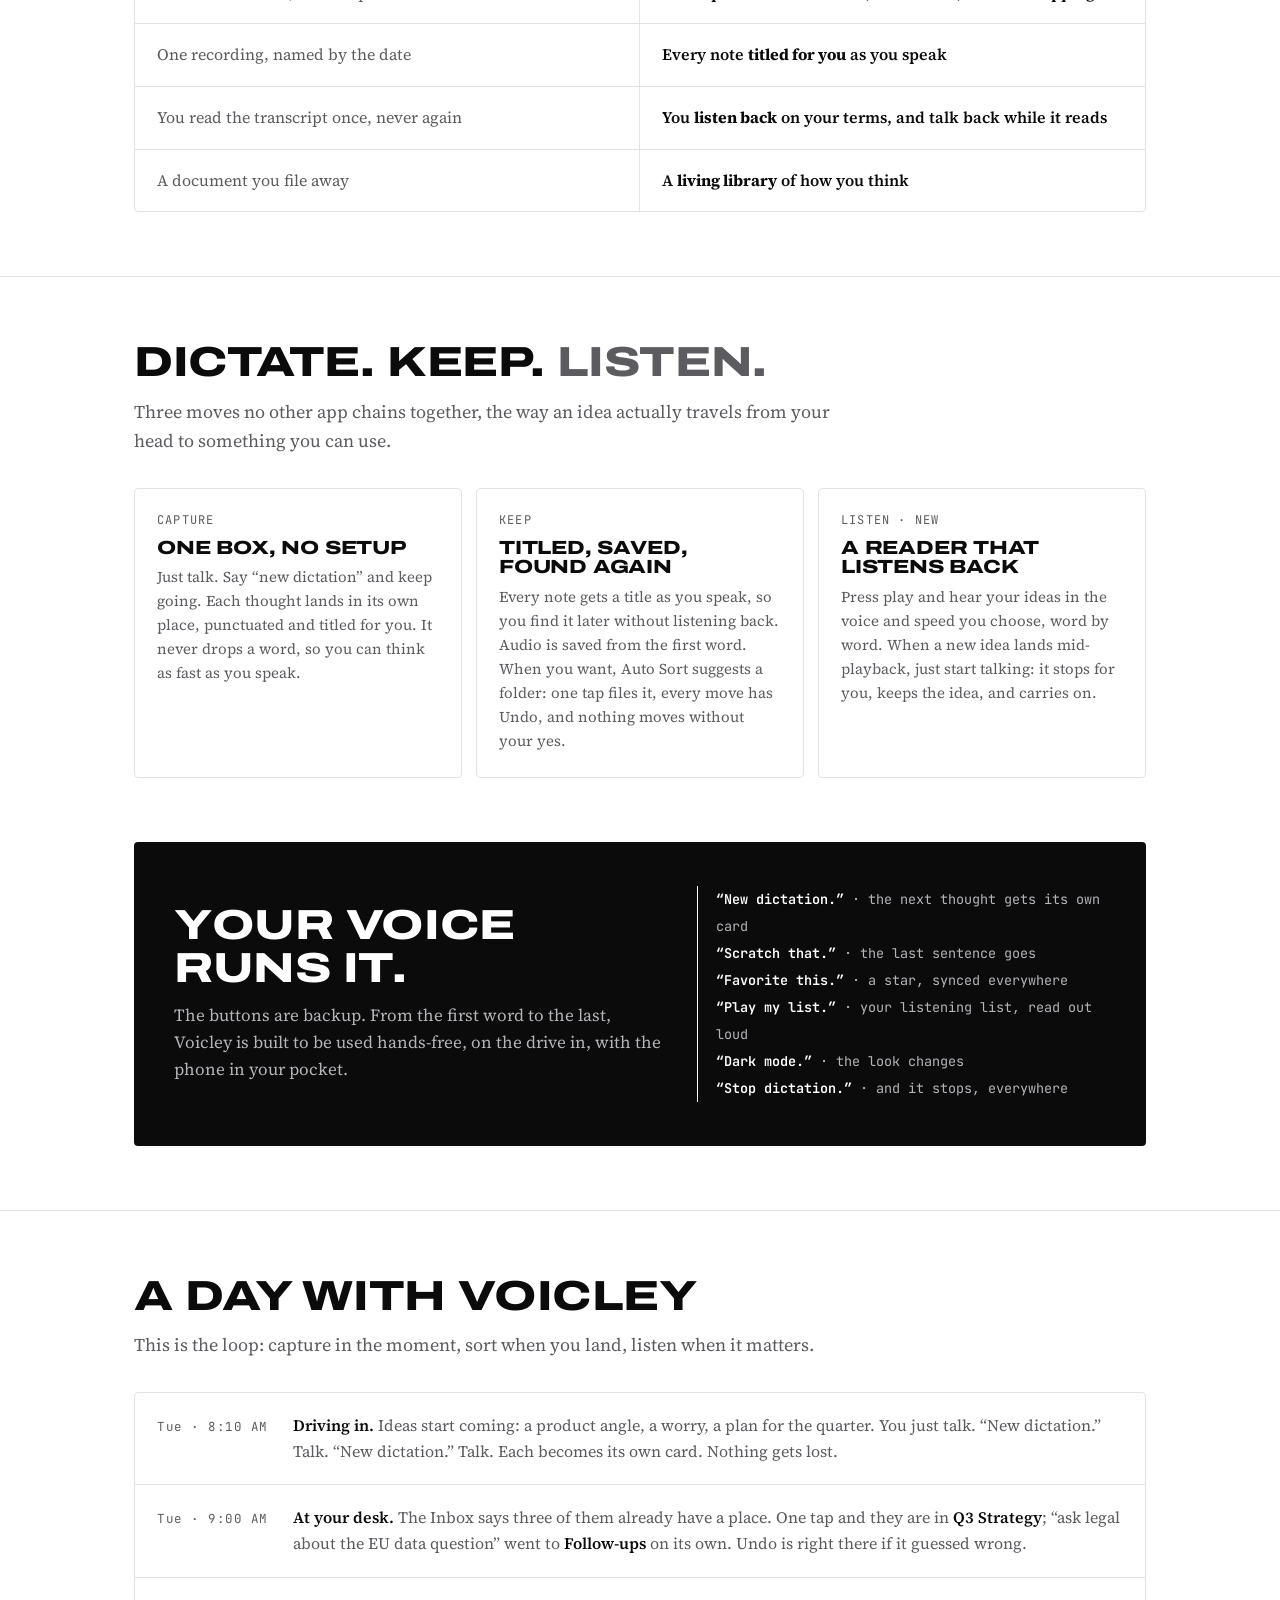
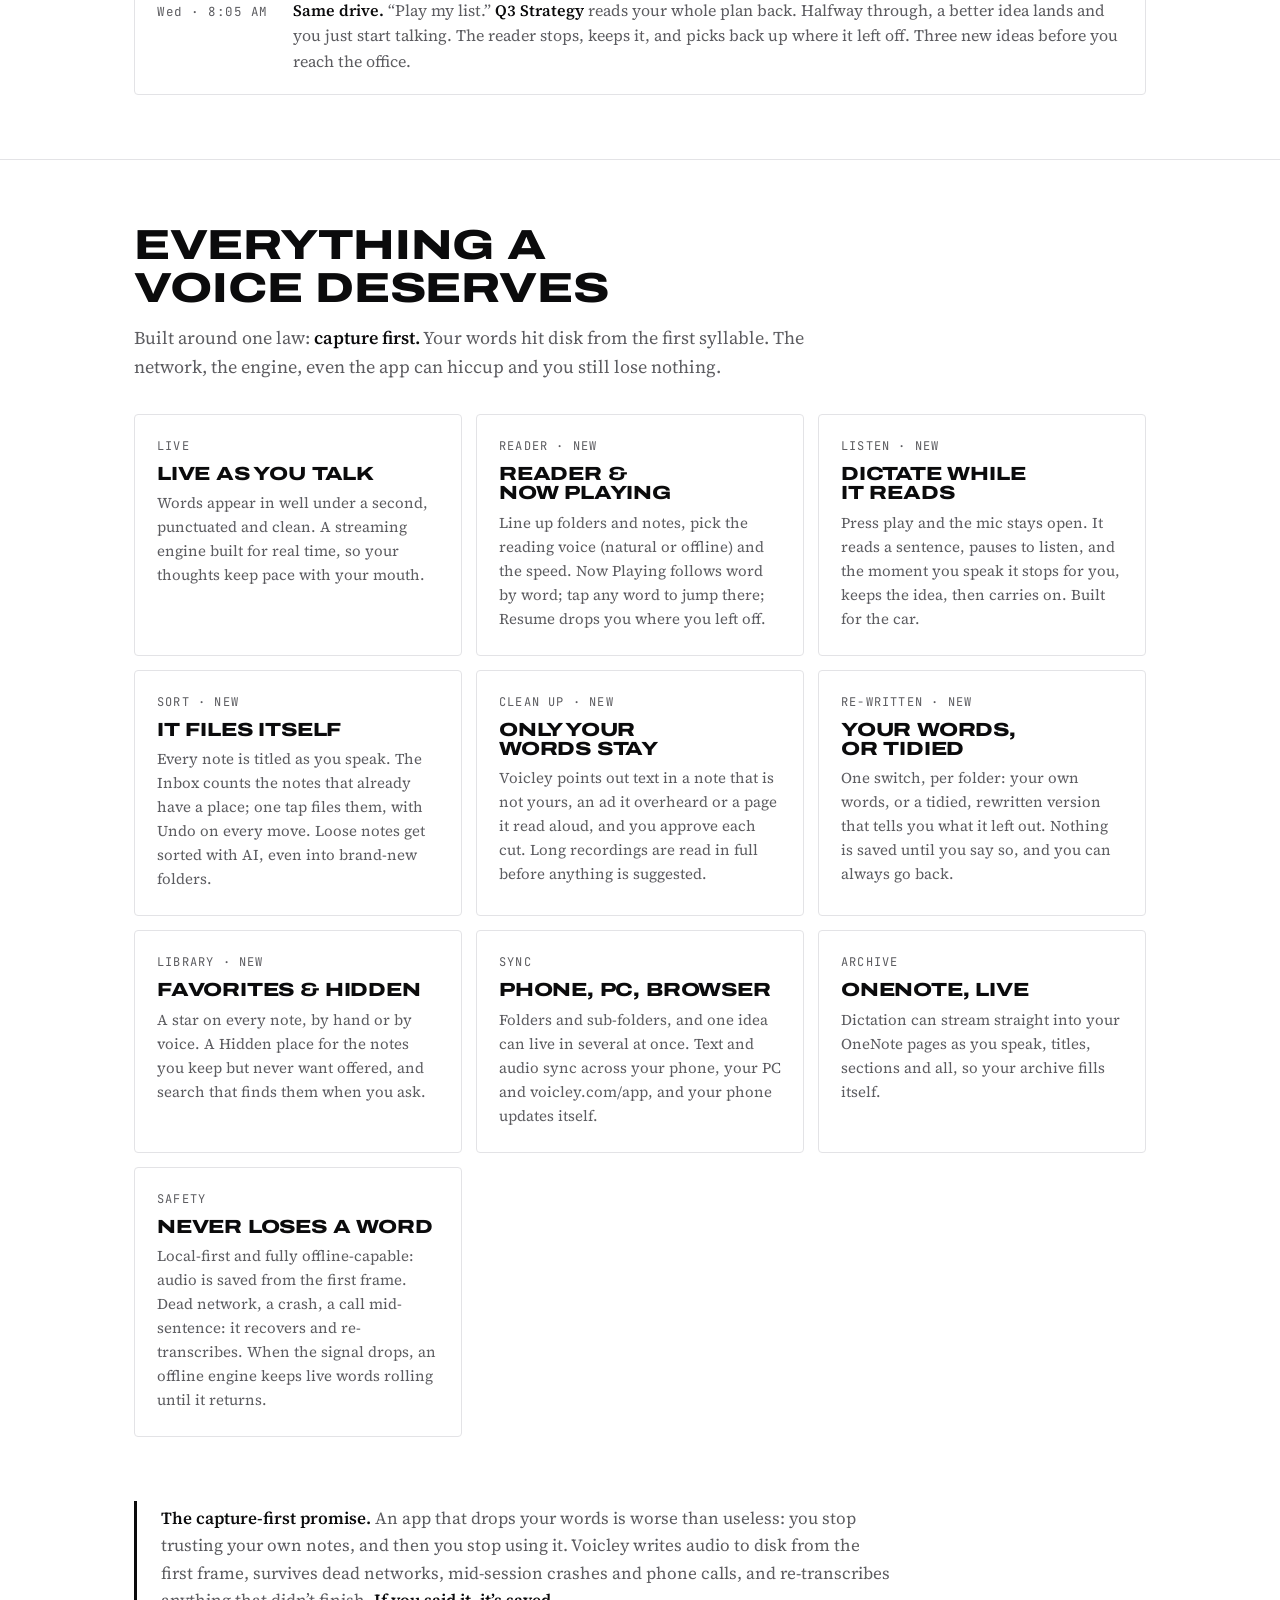
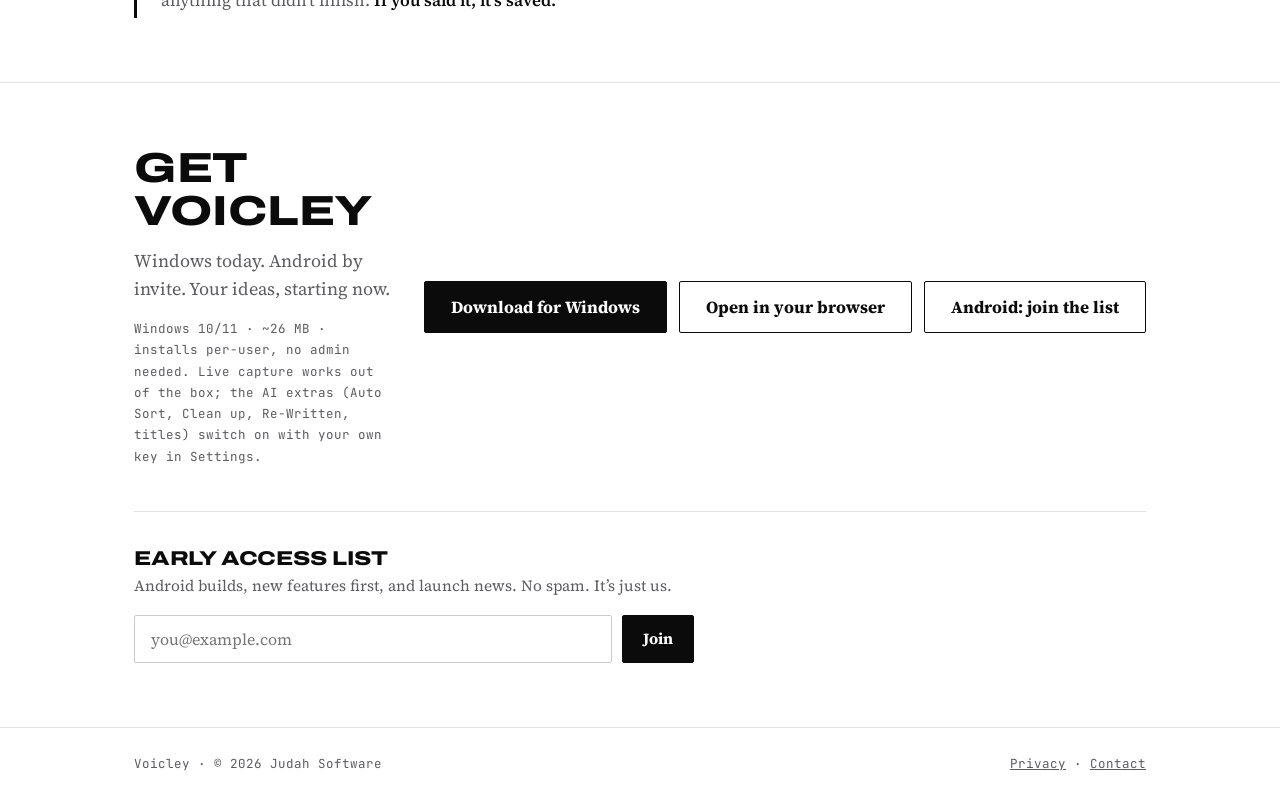
==== commit d7b22ea3: "Site: drop 'One box. That's the app.' - the steps stay Roger, 2026-10-25: "Get rid of one box. thats" ====
--- a/index.html
+++ b/index.html
@@ -180,9 +180,7 @@
 </div></header>
 
 <section id="simple"><div class="wrap">
-  <h2>One box. That’s the app.</h2>
-  <p class="lead">Open Voicley and there are two things: a box you talk into, and everything you’ve said before it. No projects to create, no templates to pick, no blank page staring back. You press Dictate and start talking about whatever is actually on your mind.</p>
-  <div class="steps">
+  <div class="steps" style="margin-top:0">
     <div class="step"><div class="n">Step 1</div><h3>Press Dictate</h3><p>The box starts listening. Your words appear as you say them, punctuated and clean.</p></div>
     <div class="step"><div class="n">Step 2</div><h3>Say “new dictation” between thoughts</h3><p>That’s the only thing to learn. Each thought becomes its own note instead of one endless block.</p></div>
     <div class="step"><div class="n">Step 3</div><h3>Your thinking stacks up</h3><p>Every note lands in the list below, cleaned up and titled for you, ready to find again.</p></div>
